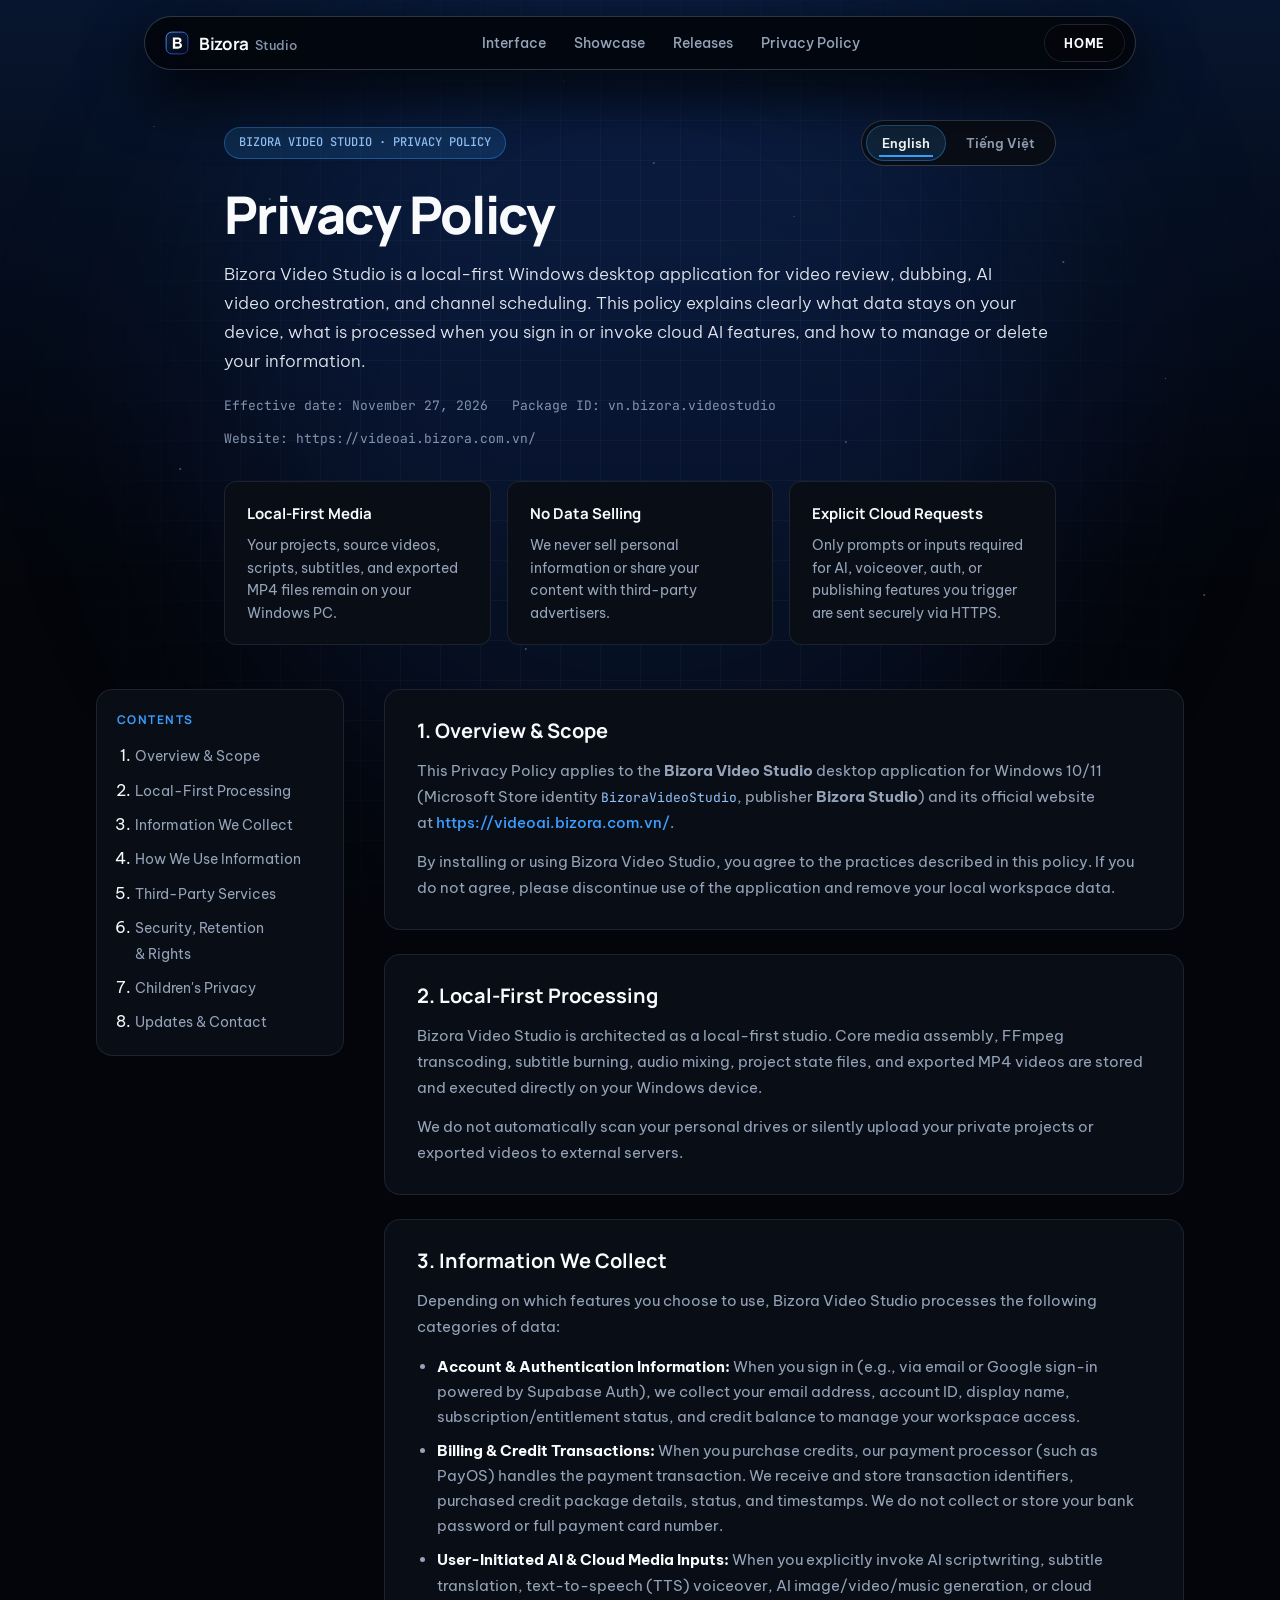
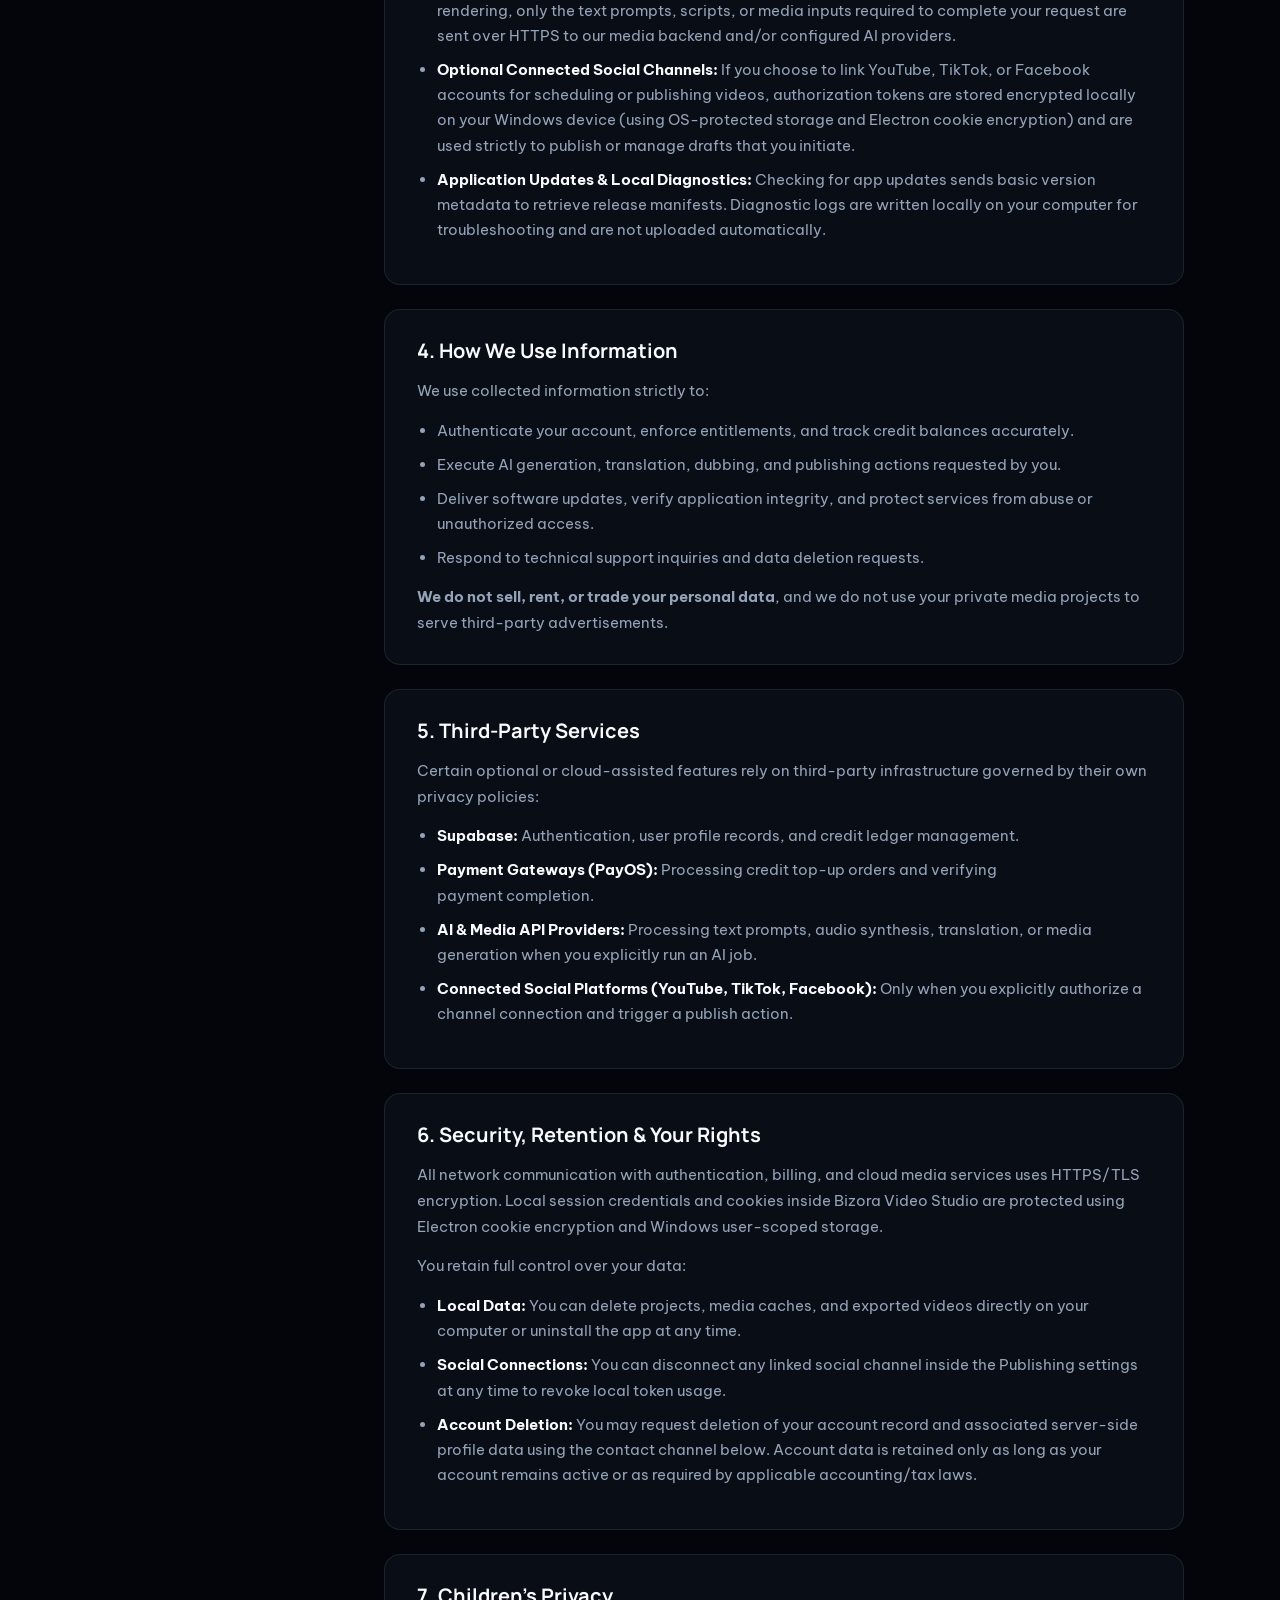
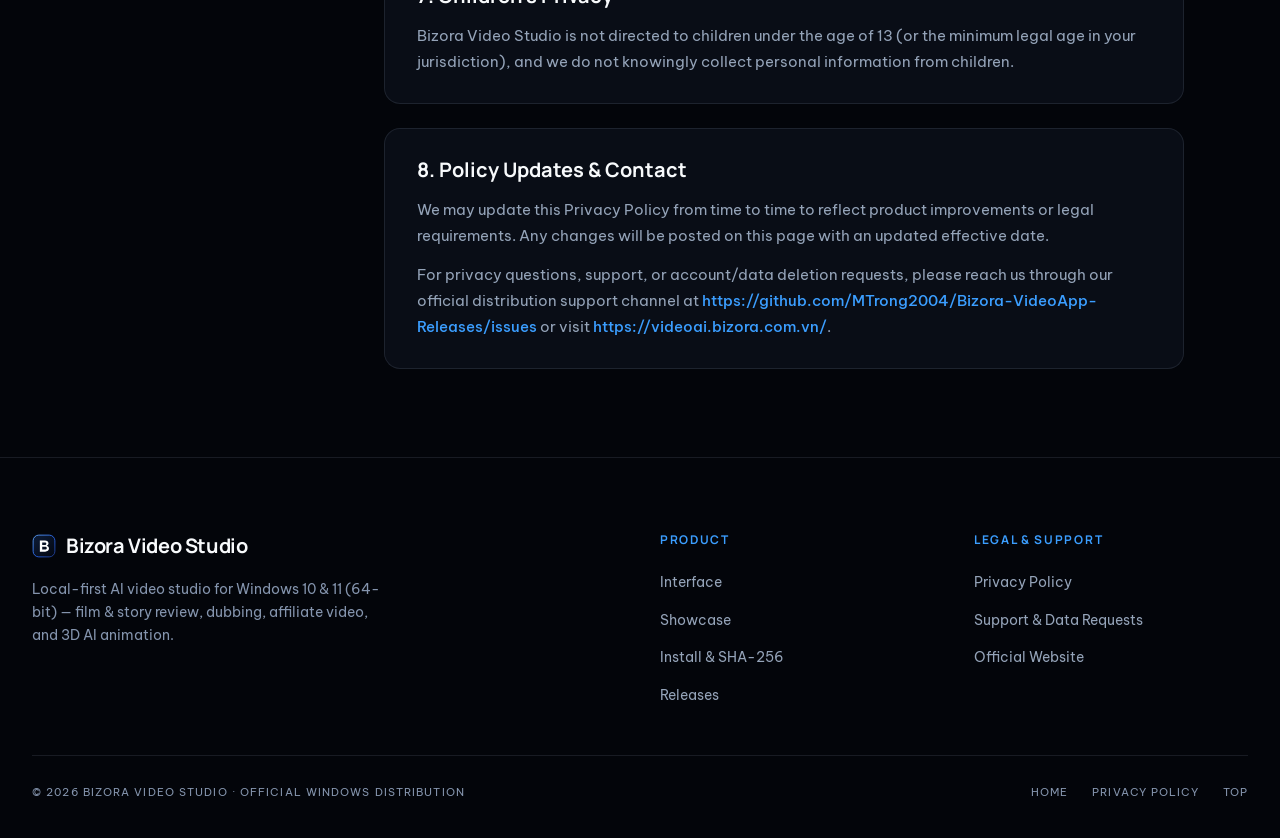
==== privacy/index.html @ 50c8c2de "feat(site): add bilingual Privacy Policy page for Microsoft Store" ====
<!doctype html>
<html lang="en">
<head>
  <meta charset="utf-8">
  <meta name="viewport" content="width=device-width, initial-scale=1">
  <title>Privacy Policy | Bizora Video Studio</title>
  <meta name="description" content="Privacy Policy for Bizora Video Studio (Windows desktop application and official website at videoai.bizora.com.vn).">
  <meta name="theme-color" content="#03050a">
  <meta name="color-scheme" content="dark">
  <link rel="canonical" href="https://videoai.bizora.com.vn/privacy/">

  <meta property="og:type" content="website">
  <meta property="og:site_name" content="Bizora Video Studio">
  <meta property="og:url" content="https://videoai.bizora.com.vn/privacy/">
  <meta property="og:title" content="Privacy Policy | Bizora Video Studio">
  <meta property="og:description" content="How Bizora Video Studio handles local projects, account authentication, AI processing requests, and connected social channels.">
  <meta property="og:image" content="https://videoai.bizora.com.vn/assets/og-cover.jpg?v=20261126b">

  <link rel="icon" type="image/svg+xml" href="../assets/logo.svg?v=20261126b">
  <link rel="icon" type="image/png" sizes="256x256" href="../assets/icon.png?v=20261126b">
  <link rel="icon" href="../favicon.ico?v=20261126b">
  <link rel="apple-touch-icon" sizes="180x180" href="../assets/apple-touch-icon.png?v=20261126b">

  <link rel="preconnect" href="https://fonts.googleapis.com">
  <link rel="preconnect" href="https://fonts.gstatic.com" crossorigin>
  <link href="https://fonts.googleapis.com/css2?family=Be+Vietnam+Pro:wght@300;400;500;600;700&family=JetBrains+Mono:wght@400;500&family=Manrope:wght@400;600;700;800&display=swap" rel="stylesheet">
  <link rel="stylesheet" href="../styles.css?v=20261127a">
  <style>
    [hidden] {
      display: none !important;
    }

    .privacy-shell {
      padding-block: 7.5rem 5.5rem;
    }

    .privacy-hero {
      max-inline-size: 52rem;
      margin-inline: auto;
      margin-block-end: 2.5rem;
    }

    .privacy-kicker-row {
      display: flex;
      flex-wrap: wrap;
      align-items: center;
      justify-content: space-between;
      gap: 1rem;
      margin-block-end: 1.25rem;
    }

    .privacy-kicker {
      display: inline-flex;
      align-items: center;
      gap: 0.5rem;
      padding: 0.3125rem 0.875rem;
      border-radius: var(--radius-pill);
      background: var(--accent-soft);
      border: 1px solid var(--border-accent-soft);
      font-family: var(--font-mono);
      font-size: 0.75rem;
      font-weight: 500;
      color: var(--text-code);
    }

    .lang-switcher {
      display: inline-flex;
      align-items: center;
      gap: 0.25rem;
      padding: 0.25rem;
      border-radius: var(--radius-pill);
      background: var(--bg-surface);
      border: 1px solid var(--border-strong);
    }

    .lang-btn {
      position: relative;
      min-block-size: 2.25rem;
      padding: 0.375rem 0.9375rem;
      border: 1px solid transparent;
      border-radius: var(--radius-pill);
      background: transparent;
      color: var(--text-secondary);
      font-size: 0.8125rem;
      font-weight: 600;
      cursor: pointer;
    }

    .lang-btn:hover {
      color: var(--text-primary);
    }

    .lang-btn[aria-pressed="true"] {
      background: var(--accent-soft);
      border-color: var(--border-accent-soft);
      color: var(--text-primary);
    }

    .lang-btn[aria-pressed="true"]::after {
      content: "";
      position: absolute;
      inset-inline: 0.75rem;
      inset-block-end: 0.2rem;
      border-block-end: 2px solid var(--accent-primary);
    }

    .privacy-hero h1 {
      margin: 0 0 1rem;
      font-family: var(--font-display);
      font-size: clamp(2.1rem, 1.35rem + 2.4vw, 3.25rem);
      font-weight: 800;
      line-height: 1.12;
      letter-spacing: -0.03em;
      color: var(--text-primary);
      text-wrap: balance;
    }

    .privacy-lead {
      margin: 0 0 1.25rem;
      font-size: 1.0625rem;
      font-weight: 300;
      line-height: 1.7;
      color: var(--text-strong);
      text-wrap: pretty;
    }

    .privacy-meta {
      display: flex;
      flex-wrap: wrap;
      gap: 0.75rem 1.5rem;
      font-family: var(--font-mono);
      font-size: 0.8125rem;
      color: var(--text-muted);
    }

    .privacy-summary-grid {
      display: grid;
      grid-template-columns: repeat(auto-fit, minmax(14rem, 1fr));
      gap: 1rem;
      margin-block: 2rem 2.75rem;
    }

    .privacy-summary-card {
      padding: 1.25rem 1.375rem;
      border-radius: var(--radius-md);
      background: var(--bg-surface);
      border: 1px solid var(--border-hairline);
    }

    .privacy-summary-card h2 {
      margin: 0 0 0.5rem;
      font-family: var(--font-display);
      font-size: 0.9375rem;
      font-weight: 700;
      color: var(--text-primary);
      text-wrap: balance;
    }

    .privacy-summary-card p {
      margin: 0;
      font-size: 0.875rem;
      line-height: 1.6;
      color: var(--text-secondary);
      text-wrap: pretty;
    }

    .privacy-layout {
      display: grid;
      grid-template-columns: minmax(0, 15.5rem) minmax(0, 1fr);
      gap: 2.5rem;
      align-items: start;
      max-inline-size: 68rem;
      margin-inline: auto;
    }

    .privacy-toc {
      position: sticky;
      inset-block-start: 6rem;
      padding: 1.25rem;
      border-radius: var(--radius-lg);
      background: var(--bg-surface);
      border: 1px solid var(--border-hairline);
    }

    .privacy-toc-title {
      margin: 0 0 0.875rem;
      font-family: var(--font-display);
      font-size: 0.75rem;
      font-weight: 700;
      letter-spacing: 0.12em;
      text-transform: uppercase;
      color: var(--accent-primary);
    }

    .privacy-toc ol {
      margin: 0;
      padding-inline-start: 1.15rem;
      display: grid;
      gap: 0.55rem;
    }

    .privacy-toc a {
      font-size: 0.84375rem;
      color: var(--text-secondary);
      text-decoration: none;
    }

    .privacy-toc a:hover {
      color: var(--text-primary);
      text-decoration: underline;
    }

    .privacy-article {
      display: grid;
      gap: 1.5rem;
    }

    .privacy-section {
      padding: 1.75rem 2rem;
      border-radius: var(--radius-lg);
      background: var(--bg-surface);
      border: 1px solid var(--border-hairline);
    }

    .privacy-section h2 {
      margin: 0 0 0.875rem;
      font-family: var(--font-display);
      font-size: 1.25rem;
      font-weight: 700;
      line-height: 1.3;
      color: var(--text-primary);
      text-wrap: balance;
    }

    .privacy-section h3 {
      margin: 1.25rem 0 0.5rem;
      font-family: var(--font-display);
      font-size: 1rem;
      font-weight: 600;
      color: var(--text-strong);
      text-wrap: balance;
    }

    .privacy-section p {
      margin: 0 0 0.875rem;
      font-size: 0.9375rem;
      line-height: 1.72;
      color: var(--text-secondary);
      text-wrap: pretty;
    }

    .privacy-section p:last-child {
      margin-block-end: 0;
    }

    .privacy-section ul {
      margin: 0.5rem 0 0.875rem;
      padding-inline-start: 1.25rem;
      display: grid;
      gap: 0.55rem;
      color: var(--text-secondary);
      font-size: 0.9375rem;
      line-height: 1.68;
    }

    .privacy-section li strong {
      color: var(--text-primary);
    }

    .privacy-section a {
      color: var(--accent-primary);
      text-decoration: none;
      font-weight: 500;
    }

    .privacy-section a:hover {
      text-decoration: underline;
    }

    @media (max-width: 56rem) {
      .privacy-layout {
        grid-template-columns: 1fr;
      }

      .privacy-toc {
        position: static;
      }

      .privacy-section {
        padding: 1.375rem 1.25rem;
      }
    }
  </style>
</head>
<body>
  <a class="skip-link" href="#privacy-title">Skip to privacy policy</a>

  <div class="noir-bg" aria-hidden="true">
    <div class="noir-wash"></div>
    <div class="noir-stars noir-stars-sm"></div>
    <div class="noir-stars noir-stars-md"></div>
    <div class="noir-orb"></div>
    <div class="noir-grid"></div>
  </div>

  <div class="gradient-blur" aria-hidden="true"></div>

  <header class="topbar is-scrolled">
    <nav class="pill-nav" aria-label="Primary">
      <a class="brand" href="../" aria-label="Bizora Video Studio Home">
        <img class="brand-logo" src="../assets/logo.svg?v=20261125c" width="24" height="24" alt="">
        <span class="brand-text">
          <span class="brand-name">Bizora</span>
          <span class="brand-sub">Studio</span>
        </span>
      </a>

      <div class="pill-links">
        <a href="../#giao-dien">Interface</a>
        <a href="../#thanh-pham">Showcase</a>
        <a href="../#phien-ban">Releases</a>
        <a href="./" aria-current="page">Privacy Policy</a>
      </div>

      <div class="pill-actions">
        <a class="btn-pill-rim" href="../">
          <span class="pill-rim-ring" aria-hidden="true"></span>
          <span class="pill-rim-core" aria-hidden="true"></span>
          <span class="pill-rim-label">
            <span>Home</span>
          </span>
        </a>
      </div>
    </nav>
  </header>

  <main id="main-content" class="site-main privacy-shell">
    <div class="container">
      <section class="privacy-hero">
        <div class="privacy-kicker-row">
          <span class="privacy-kicker">BIZORA VIDEO STUDIO · PRIVACY POLICY</span>
          <div class="lang-switcher" role="group" aria-label="Policy language">
            <button type="button" class="lang-btn" id="btn-lang-en" data-policy-lang="en" aria-pressed="true">English</button>
            <button type="button" class="lang-btn" id="btn-lang-vi" data-policy-lang="vi" aria-pressed="false">Tiếng Việt</button>
          </div>
        </div>

        <h1 id="privacy-title" tabindex="-1">Privacy Policy</h1>
        <p class="privacy-lead" id="privacy-lead-text">
          Bizora Video Studio is a local-first Windows desktop application for video review, dubbing, AI video orchestration, and channel scheduling. This policy explains clearly what data stays on your device, what is processed when you sign in or invoke cloud AI features, and how to manage or delete your information.
        </p>
        <div class="privacy-meta">
          <span id="meta-effective">Effective date: November 27, 2026</span>
          <span>Package ID: vn.bizora.videostudio</span>
          <span>Website: https://videoai.bizora.com.vn/</span>
        </div>

        <div class="privacy-summary-grid" id="summary-en">
          <div class="privacy-summary-card">
            <h2>Local-First Media</h2>
            <p>Your projects, source videos, scripts, subtitles, and exported MP4 files remain on your Windows PC.</p>
          </div>
          <div class="privacy-summary-card">
            <h2>No Data Selling</h2>
            <p>We never sell personal information or share your content with third-party advertisers.</p>
          </div>
          <div class="privacy-summary-card">
            <h2>Explicit Cloud Requests</h2>
            <p>Only prompts or inputs required for AI, voiceover, auth, or publishing features you trigger are sent securely via HTTPS.</p>
          </div>
        </div>

        <div class="privacy-summary-grid" id="summary-vi" hidden>
          <div class="privacy-summary-card">
            <h2>Xử lý cục bộ trên máy</h2>
            <p>Dự án, video nguồn, kịch bản, phụ đề và tệp MP4 xuất ra được lưu và xử lý ngay trên thiết bị Windows của bạn.</p>
          </div>
          <div class="privacy-summary-card">
            <h2>Không bán dữ liệu</h2>
            <p>Chúng tôi không bán dữ liệu cá nhân và không chia sẻ nội dung của bạn cho bên quảng cáo thứ ba.</p>
          </div>
          <div class="privacy-summary-card">
            <h2>Chỉ gửi khi bạn kích hoạt</h2>
            <p>Chỉ các prompt hoặc dữ liệu đầu vào cần cho tính năng AI, lồng tiếng, tài khoản hoặc đăng kênh do bạn bấm chạy mới được gửi qua HTTPS.</p>
          </div>
        </div>
      </section>

      <!-- English Version (Default visible for Microsoft Store Certification & Global Users) -->
      <div id="policy-en" class="privacy-layout" lang="en">
        <nav class="privacy-toc" aria-label="English table of contents">
          <p class="privacy-toc-title">Contents</p>
          <ol>
            <li><a href="#en-scope">Overview &amp; Scope</a></li>
            <li><a href="#en-local">Local-First Processing</a></li>
            <li><a href="#en-collect">Information We Collect</a></li>
            <li><a href="#en-use">How We Use Information</a></li>
            <li><a href="#en-third-party">Third-Party Services</a></li>
            <li><a href="#en-security">Security, Retention &amp; Rights</a></li>
            <li><a href="#en-children">Children's Privacy</a></li>
            <li><a href="#en-contact">Updates &amp; Contact</a></li>
          </ol>
        </nav>

        <article class="privacy-article">
          <section id="en-scope" class="privacy-section">
            <h2>1. Overview &amp; Scope</h2>
            <p>
              This Privacy Policy applies to the <strong>Bizora Video Studio</strong> desktop application for Windows 10/11 (Microsoft Store identity <code>BizoraVideoStudio</code>, publisher <strong>Bizora Studio</strong>) and its official website at <a href="https://videoai.bizora.com.vn/">https://videoai.bizora.com.vn/</a>.
            </p>
            <p>
              By installing or using Bizora Video Studio, you agree to the practices described in this policy. If you do not agree, please discontinue use of the application and remove your local workspace data.
            </p>
          </section>

          <section id="en-local" class="privacy-section">
            <h2>2. Local-First Processing</h2>
            <p>
              Bizora Video Studio is architected as a local-first studio. Core media assembly, FFmpeg transcoding, subtitle burning, audio mixing, project state files, and exported MP4 videos are stored and executed directly on your Windows device.
            </p>
            <p>
              We do not automatically scan your personal drives or silently upload your private projects or exported videos to external servers.
            </p>
          </section>

          <section id="en-collect" class="privacy-section">
            <h2>3. Information We Collect</h2>
            <p>Depending on which features you choose to use, Bizora Video Studio processes the following categories of data:</p>
            <ul>
              <li>
                <strong>Account &amp; Authentication Information:</strong> When you sign in (e.g., via email or Google sign-in powered by Supabase Auth), we collect your email address, account ID, display name, subscription/entitlement status, and credit balance to manage your workspace access.
              </li>
              <li>
                <strong>Billing &amp; Credit Transactions:</strong> When you purchase credits, our payment processor (such as PayOS) handles the payment transaction. We receive and store transaction identifiers, purchased credit package details, status, and timestamps. We do not collect or store your bank password or full payment card number.
              </li>
              <li>
                <strong>User-Initiated AI &amp; Cloud Media Inputs:</strong> When you explicitly invoke AI scriptwriting, subtitle translation, text-to-speech (TTS) voiceover, AI image/video/music generation, or cloud rendering, only the text prompts, scripts, or media inputs required to complete your request are sent over HTTPS to our media backend and/or configured AI providers.
              </li>
              <li>
                <strong>Optional Connected Social Channels:</strong> If you choose to link YouTube, TikTok, or Facebook accounts for scheduling or publishing videos, authorization tokens are stored encrypted locally on your Windows device (using OS-protected storage and Electron cookie encryption) and are used strictly to publish or manage drafts that you initiate.
              </li>
              <li>
                <strong>Application Updates &amp; Local Diagnostics:</strong> Checking for app updates sends basic version metadata to retrieve release manifests. Diagnostic logs are written locally on your computer for troubleshooting and are not uploaded automatically.
              </li>
            </ul>
          </section>

          <section id="en-use" class="privacy-section">
            <h2>4. How We Use Information</h2>
            <p>We use collected information strictly to:</p>
            <ul>
              <li>Authenticate your account, enforce entitlements, and track credit balances accurately.</li>
              <li>Execute AI generation, translation, dubbing, and publishing actions requested by you.</li>
              <li>Deliver software updates, verify application integrity, and protect services from abuse or unauthorized access.</li>
              <li>Respond to technical support inquiries and data deletion requests.</li>
            </ul>
            <p>
              <strong>We do not sell, rent, or trade your personal data</strong>, and we do not use your private media projects to serve third-party advertisements.
            </p>
          </section>

          <section id="en-third-party" class="privacy-section">
            <h2>5. Third-Party Services</h2>
            <p>
              Certain optional or cloud-assisted features rely on third-party infrastructure governed by their own privacy policies:
            </p>
            <ul>
              <li><strong>Supabase:</strong> Authentication, user profile records, and credit ledger management.</li>
              <li><strong>Payment Gateways (PayOS):</strong> Processing credit top-up orders and verifying payment completion.</li>
              <li><strong>AI &amp; Media API Providers:</strong> Processing text prompts, audio synthesis, translation, or media generation when you explicitly run an AI job.</li>
              <li><strong>Connected Social Platforms (YouTube, TikTok, Facebook):</strong> Only when you explicitly authorize a channel connection and trigger a publish action.</li>
            </ul>
          </section>

          <section id="en-security" class="privacy-section">
            <h2>6. Security, Retention &amp; Your Rights</h2>
            <p>
              All network communication with authentication, billing, and cloud media services uses HTTPS/TLS encryption. Local session credentials and cookies inside Bizora Video Studio are protected using Electron cookie encryption and Windows user-scoped storage.
            </p>
            <p>You retain full control over your data:</p>
            <ul>
              <li><strong>Local Data:</strong> You can delete projects, media caches, and exported videos directly on your computer or uninstall the app at any time.</li>
              <li><strong>Social Connections:</strong> You can disconnect any linked social channel inside the Publishing settings at any time to revoke local token usage.</li>
              <li><strong>Account Deletion:</strong> You may request deletion of your account record and associated server-side profile data using the contact channel below. Account data is retained only as long as your account remains active or as required by applicable accounting/tax laws.</li>
            </ul>
          </section>

          <section id="en-children" class="privacy-section">
            <h2>7. Children's Privacy</h2>
            <p>
              Bizora Video Studio is not directed to children under the age of 13 (or the minimum legal age in your jurisdiction), and we do not knowingly collect personal information from children.
            </p>
          </section>

          <section id="en-contact" class="privacy-section">
            <h2>8. Policy Updates &amp; Contact</h2>
            <p>
              We may update this Privacy Policy from time to time to reflect product improvements or legal requirements. Any changes will be posted on this page with an updated effective date.
            </p>
            <p>
              For privacy questions, support, or account/data deletion requests, please reach us through our official distribution support channel at <a href="https://github.com/MTrong2004/Bizora-VideoApp-Releases/issues" rel="noopener noreferrer">https://github.com/MTrong2004/Bizora-VideoApp-Releases/issues</a> or visit <a href="https://videoai.bizora.com.vn/">https://videoai.bizora.com.vn/</a>.
            </p>
          </section>
        </article>
      </div>

      <!-- Vietnamese Version (Toggleable) -->
      <div id="policy-vi" class="privacy-layout" lang="vi" hidden>
        <nav class="privacy-toc" aria-label="Mục lục tiếng Việt">
          <p class="privacy-toc-title">Mục lục</p>
          <ol>
            <li><a href="#vi-scope">Phạm vi áp dụng</a></li>
            <li><a href="#vi-local">Kiến trúc xử lý cục bộ</a></li>
            <li><a href="#vi-collect">Thông tin được thu thập</a></li>
            <li><a href="#vi-use">Mục đích sử dụng</a></li>
            <li><a href="#vi-third-party">Dịch vụ bên thứ ba</a></li>
            <li><a href="#vi-security">Bảo mật, lưu trữ &amp; quyền của bạn</a></li>
            <li><a href="#vi-children">Quyền riêng tư trẻ em</a></li>
            <li><a href="#vi-contact">Cập nhật &amp; Liên hệ</a></li>
          </ol>
        </nav>

        <article class="privacy-article">
          <section id="vi-scope" class="privacy-section">
            <h2>1. Phạm vi áp dụng</h2>
            <p>
              Chính sách bảo mật này áp dụng cho ứng dụng máy tính <strong>Bizora Video Studio</strong> trên Windows 10/11 (mã định danh Microsoft Store <code>BizoraVideoStudio</code>, nhà phát hành <strong>Bizora Studio</strong>) và trang web chính thức tại <a href="https://videoai.bizora.com.vn/">https://videoai.bizora.com.vn/</a>.
            </p>
            <p>
              Khi cài đặt hoặc sử dụng Bizora Video Studio, bạn đồng ý với các nguyên tắc xử lý dữ liệu nêu trong tài liệu này.
            </p>
          </section>

          <section id="vi-local" class="privacy-section">
            <h2>2. Kiến trúc xử lý cục bộ</h2>
            <p>
              Bizora Video Studio hoạt động theo mô hình ưu tiên cục bộ (local-first). Quá trình dựng video bằng FFmpeg, gắn phụ đề, trộn âm thanh, lưu tệp dự án và xuất tệp MP4 đều được thực hiện trực tiếp trên máy tính Windows của bạn.
            </p>
            <p>
              Ứng dụng không tự ý quét ổ đĩa cá nhân và không tự động tải tệp dự án hay video riêng tư của bạn lên máy chủ đám mây.
            </p>
          </section>

          <section id="vi-collect" class="privacy-section">
            <h2>3. Thông tin được thu thập</h2>
            <p>Tùy thuộc vào tính năng bạn chủ động sử dụng, Bizora Video Studio có thể xử lý các nhóm thông tin sau:</p>
            <ul>
              <li>
                <strong>Thông tin tài khoản &amp; xác thực:</strong> Khi bạn đăng nhập (qua email hoặc Google thông qua Supabase Auth), hệ thống lưu địa chỉ email, mã định danh người dùng, tên hiển thị, gói quyền hạn và số dư credit.
              </li>
              <li>
                <strong>Giao dịch nạp credit:</strong> Khi bạn mua credit qua cổng thanh toán tích hợp (như PayOS), hệ thống chỉ lưu mã giao dịch, gói credit, trạng thái và thời gian thanh toán. Chúng tôi không thu thập hay lưu mật khẩu ngân hàng hoặc số thẻ đầy đủ.
              </li>
              <li>
                <strong>Dữ liệu đầu vào khi bạn chạy tính năng AI / Cloud:</strong> Khi bạn bấm tạo kịch bản AI, dịch phụ đề, tạo giọng đọc (TTS), tạo ảnh/video/nhạc AI hoặc render đám mây, chỉ phần văn bản, prompt hoặc tư liệu cần thiết cho tác vụ đó mới được gửi qua HTTPS tới máy chủ xử lý media của Bizora hoặc nhà cung cấp AI tương ứng.
              </li>
              <li>
                <strong>Kết nối kênh mạng xã hội (tùy chọn):</strong> Nếu bạn chủ động liên kết YouTube, TikTok hoặc Facebook để lên lịch đăng bài, mã xác thực OAuth được mã hóa và lưu cục bộ trên máy Windows của bạn, chỉ dùng để thực hiện thao tác đăng tải do bạn kích hoạt.
              </li>
              <li>
                <strong>Cập nhật ứng dụng &amp; nhật ký cục bộ:</strong> Khi kiểm tra bản cập nhật, ứng dụng gửi thông tin phiên bản hiện tại để đối chiếu bản phát hành mới. Nhật ký lỗi kỹ thuật được lưu cục bộ trên máy và không tự động gửi ra ngoài.
              </li>
            </ul>
          </section>

          <section id="vi-use" class="privacy-section">
            <h2>4. Mục đích sử dụng</h2>
            <p>Thông tin thu thập chỉ được dùng để:</p>
            <ul>
              <li>Xác thực tài khoản, kiểm tra quyền sử dụng tính năng và hạch toán số dư credit chính xác.</li>
              <li>Thực thi các yêu cầu tạo nội dung AI, dịch thuật, lồng tiếng và xuất bản video do chính bạn thao tác.</li>
              <li>Cung cấp bản cập nhật phần mềm, bảo vệ tính toàn vẹn ứng dụng và ngăn chặn lạm dụng hệ thống.</li>
              <li>Hỗ trợ kỹ thuật và giải quyết yêu cầu xóa dữ liệu tài khoản.</li>
            </ul>
            <p>
              <strong>Chúng tôi không bán dữ liệu cá nhân</strong> và không sử dụng nội dung riêng tư của bạn cho mục đích quảng cáo của bên thứ ba.
            </p>
          </section>

          <section id="vi-third-party" class="privacy-section">
            <h2>5. Dịch vụ bên thứ ba</h2>
            <p>Một số tính năng tùy chọn sử dụng hạ tầng của đối tác bên thứ ba theo chính sách riêng của từng đơn vị:</p>
            <ul>
              <li><strong>Supabase:</strong> Xác thực đăng nhập, quản lý hồ sơ người dùng và lịch sử credit.</li>
              <li><strong>Cổng thanh toán (PayOS):</strong> Xử lý giao dịch nạp credit và xác nhận thanh toán.</li>
              <li><strong>Nhà cung cấp AI &amp; Media API:</strong> Xử lý prompt, giọng đọc, dịch thuật hoặc tạo media khi bạn chủ động kích hoạt tác vụ.</li>
              <li><strong>Nền tảng mạng xã hội (YouTube, TikTok, Facebook):</strong> Chỉ tương tác khi bạn cấp quyền liên kết kênh và bấm đăng video.</li>
            </ul>
          </section>

          <section id="vi-security" class="privacy-section">
            <h2>6. Bảo mật, lưu trữ &amp; quyền của bạn</h2>
            <p>
              Mọi kết nối tới dịch vụ xác thực, thanh toán và media API đều được mã hóa qua HTTPS/TLS. Cookie và thông tin phiên cục bộ trong ứng dụng được bảo vệ bằng cơ chế mã hóa cookie của Electron và phân quyền lưu trữ theo tài khoản Windows.
            </p>
            <ul>
              <li><strong>Dữ liệu trên máy:</strong> Bạn có thể xóa dự án, bộ nhớ đệm, video đã xuất hoặc gỡ cài đặt ứng dụng bất kỳ lúc nào.</li>
              <li><strong>Ngắt kết nối kênh:</strong> Bạn có thể hủy liên kết YouTube/TikTok/Facebook ngay trong phần cài đặt Kênh đăng bất cứ lúc nào.</li>
              <li><strong>Yêu cầu xóa tài khoản:</strong> Bạn có thể gửi yêu cầu xóa tài khoản và dữ liệu liên quan trên máy chủ qua kênh hỗ trợ bên dưới. Dữ liệu chỉ được lưu trong thời gian tài khoản còn hoạt động hoặc theo quy định lưu trữ chứng từ giao dịch hợp pháp.</li>
            </ul>
          </section>

          <section id="vi-children" class="privacy-section">
            <h2>7. Quyền riêng tư trẻ em</h2>
            <p>
              Bizora Video Studio không hướng tới đối tượng dưới 13 tuổi (hoặc độ tuổi tối thiểu theo pháp luật địa phương) và không cố ý thu thập thông tin cá nhân từ trẻ em.
            </p>
          </section>

          <section id="vi-contact" class="privacy-section">
            <h2>8. Cập nhật &amp; Liên hệ</h2>
            <p>
              Chính sách này có thể được cập nhật định kỳ khi ứng dụng bổ sung tính năng mới hoặc theo yêu cầu pháp lý. Ngày hiệu lực mới sẽ luôn được hiển thị ở đầu trang.
            </p>
            <p>
              Mọi câu hỏi về quyền riêng tư, hỗ trợ kỹ thuật hoặc yêu cầu xóa tài khoản/dữ liệu, vui lòng liên hệ qua kênh hỗ trợ chính thức tại <a href="https://github.com/MTrong2004/Bizora-VideoApp-Releases/issues" rel="noopener noreferrer">https://github.com/MTrong2004/Bizora-VideoApp-Releases/issues</a> hoặc trang chủ <a href="https://videoai.bizora.com.vn/">https://videoai.bizora.com.vn/</a>.
            </p>
          </section>
        </article>
      </div>
    </div>
  </main>

  <footer class="site-footer">
    <div class="container footer-grid">
      <div class="footer-brand-col">
        <div class="footer-brand">
          <img src="../assets/logo.svg?v=20261125c" width="24" height="24" alt="">
          <span>Bizora Video Studio</span>
        </div>
        <p class="footer-tagline">
          Local-first AI video studio for Windows 10 &amp; 11 (64-bit) — film &amp; story review, dubbing, affiliate video, and 3D AI animation.
        </p>
      </div>

      <div class="footer-col">
        <h4>Product</h4>
        <ul>
          <li><a href="../#giao-dien">Interface</a></li>
          <li><a href="../#thanh-pham">Showcase</a></li>
          <li><a href="../#huong-dan">Install &amp; SHA-256</a></li>
          <li><a href="../#phien-ban">Releases</a></li>
        </ul>
      </div>

      <div class="footer-col">
        <h4>Legal &amp; Support</h4>
        <ul>
          <li><a href="./">Privacy Policy</a></li>
          <li><a href="https://github.com/MTrong2004/Bizora-VideoApp-Releases/issues" rel="noopener noreferrer">Support &amp; Data Requests</a></li>
          <li><a href="../">Official Website</a></li>
        </ul>
      </div>
    </div>

    <div class="container footer-bottom">
      <p>&copy; 2026 Bizora Video Studio · Official Windows Distribution</p>
      <div class="footer-bottom-links">
        <a href="../">Home</a>
        <a href="./">Privacy Policy</a>
        <a href="#privacy-title">Top</a>
      </div>
    </div>
  </footer>

  <script>
    (() => {
      const btnEn = document.getElementById('btn-lang-en');
      const btnVi = document.getElementById('btn-lang-vi');
      const policyEn = document.getElementById('policy-en');
      const policyVi = document.getElementById('policy-vi');
      const summaryEn = document.getElementById('summary-en');
      const summaryVi = document.getElementById('summary-vi');
      const titleEl = document.getElementById('privacy-title');
      const leadEl = document.getElementById('privacy-lead-text');
      const metaEffectiveEl = document.getElementById('meta-effective');

      const COPY = {
        en: {
          docTitle: 'Privacy Policy | Bizora Video Studio',
          title: 'Privacy Policy',
          lead: 'Bizora Video Studio is a local-first Windows desktop application for video review, dubbing, AI video orchestration, and channel scheduling. This policy explains clearly what data stays on your device, what is processed when you sign in or invoke cloud AI features, and how to manage or delete your information.',
          effective: 'Effective date: November 27, 2026'
        },
        vi: {
          docTitle: 'Chính sách bảo mật | Bizora Video Studio',
          title: 'Chính sách bảo mật',
          lead: 'Bizora Video Studio là ứng dụng máy tính ưu tiên xử lý cục bộ trên Windows để dựng video review, dịch lồng tiếng, tạo video AI và lên lịch đăng kênh. Chính sách này giải thích rõ dữ liệu nào ở lại trên máy bạn, dữ liệu nào được xử lý khi đăng nhập hoặc dùng tính năng AI đám mây, và cách bạn kiểm soát dữ liệu của mình.',
          effective: 'Ngày hiệu lực: 27/11/2026'
        }
      };

      function applyLang(lang, updateHash = false) {
        const isVi = lang === 'vi';
        const c = isVi ? COPY.vi : COPY.en;
        document.documentElement.lang = isVi ? 'vi' : 'en';
        document.title = c.docTitle;
        titleEl.textContent = c.title;
        leadEl.textContent = c.lead;
        metaEffectiveEl.textContent = c.effective;

        btnEn.setAttribute('aria-pressed', String(!isVi));
        btnVi.setAttribute('aria-pressed', String(isVi));
        policyEn.hidden = isVi;
        summaryEn.hidden = isVi;
        policyVi.hidden = !isVi;
        summaryVi.hidden = !isVi;

        if (updateHash) {
          history.replaceState(null, '', isVi ? '#vi' : '#en');
        }
      }

      btnEn.addEventListener('click', () => applyLang('en', true));
      btnVi.addEventListener('click', () => applyLang('vi', true));

      if (window.location.hash === '#vi' || new URLSearchParams(window.location.search).get('lang') === 'vi') {
        applyLang('vi', false);
      }
    })();
  </script>
</body>
</html>
---- styles.css ----
@layer reset, tokens, base, layout, components, utilities;

@property --gradient-angle {
  syntax: "<angle>";
  initial-value: 0deg;
  inherits: false;
}

@layer reset {
  html,
  body,
  main,
  header,
  footer,
  section,
  article,
  aside,
  nav,
  div,
  h1,
  h2,
  h3,
  h4,
  p,
  ul,
  ol,
  li,
  dl,
  dt,
  dd,
  figure,
  pre,
  code,
  details,
  summary,
  button,
  a,
  span,
  img,
  video,
  dialog,
  svg {
    box-sizing: border-box;
  }

  body {
    margin: 0;
  }

  img,
  video {
    display: block;
    max-inline-size: 100%;
    block-size: auto;
  }

  a {
    color: inherit;
  }

  button,
  a,
  summary {
    font-family: inherit;
  }
}

@layer tokens {
  :root {
    color-scheme: dark;

    /* Gradient Color Interpolation */
    --in-oklab: ;

    /* Typography */
    --font-body: 'Be Vietnam Pro', system-ui, -apple-system, 'Segoe UI', sans-serif;
    --font-display: 'Manrope', 'Be Vietnam Pro', system-ui, sans-serif;
    --font-mono: 'JetBrains Mono', ui-monospace, SFMono-Regular, Menlo, Consolas, monospace;

    /* Motion Curves */
    --ease-editorial: cubic-bezier(0.16, 1, 0.3, 1);
    --ease-spring: linear(
      0, 0.009, 0.035 2.1%, 0.141, 0.281 6.7%, 0.723 12.9%, 0.938 16.7%, 1.017,
      1.077, 1.121, 1.149 24.3%, 1.159, 1.163, 1.161, 1.154 29.9%, 1.129 32.8%,
      1.051 39.6%, 1.017 43.1%, 0.991, 0.977 51%, 0.974 53.8%, 0.975 57.1%,
      0.997 69.8%, 1.003 76.9%, 1.004 83.8%, 1
    );

    /* Ocean Obsidian Surfaces */
    --bg-black: #03050a;
    --bg-wash: #07152e;
    --bg-surface: #090d16;
    --bg-elevated: #101726;
    --bg-card-top: #131e33;
    --bg-inset: #05080f;
    --bg-nav: rgba(3, 5, 10, 0.74);
    --bg-nav-scrolled: rgba(3, 5, 10, 0.9);
    --bg-glass: rgba(226, 238, 255, 0.045);
    --bg-glass-hover: rgba(226, 238, 255, 0.09);
    --bg-cta-band: rgba(13, 23, 42, 0.45);

    /* Fresh Ocean Blue Accents */
    --accent-primary: #3b9eff;
    --accent-band-start: #4daeff;
    --accent-band-end: #2f86ff;
    --accent-solid: #2563eb;
    --accent-hover: #1d4ed8;
    --accent-soft: rgba(59, 158, 255, 0.15);
    --accent-glow: rgba(59, 158, 255, 0.48);
    --accent-orb: rgba(37, 99, 235, 0.14);
    --accent-card-shadow: rgba(59, 158, 255, 0.18);
    --accent-sky: #38bdf8;
    --accent-amber: #facc15;
    --accent-emerald: #34d399;

    /* Interactive Spotlights & Luxury Sheen */
    --spot-color: rgba(59, 158, 255, 0.14);
    --spot-border: rgba(147, 197, 253, 0.42);
    --watermark-glow-a: #93c5fd;
    --watermark-glow-b: #3b9eff;
    --impact-pill-bg: rgba(3, 5, 10, 0.09);
    --impact-pill-border: rgba(3, 5, 10, 0.16);
    --bg-media-ctrl: rgba(5, 8, 15, 0.74);
    --bg-media-ctrl-hover: rgba(16, 23, 38, 0.94);
    --border-media-ctrl: rgba(203, 222, 255, 0.26);
    --hero-scrim-top: linear-gradient(to bottom, rgba(3, 5, 10, 0.72) 0%, transparent 26%);
    --hero-scrim-radial: radial-gradient(ellipse 78% 72% at 50% 44%, rgba(3, 5, 10, 0.66) 0%, rgba(3, 5, 10, 0.42) 52%, rgba(3, 5, 10, 0.88) 100%);
    --hero-scrim-bottom: linear-gradient(to bottom, transparent 54%, rgba(3, 5, 10, 0.86) 86%, #03050a 100%);
    --hero-video-opacity: 0.76;
    --bg-feature-active: rgba(59, 158, 255, 0.055);
    --bg-feature-hover: rgba(226, 238, 255, 0.028);
    --impact-aurora-a: rgba(186, 230, 253, 0.55);
    --impact-aurora-b: rgba(14, 165, 233, 0.45);
    --impact-sheen: linear-gradient(110deg, transparent 25%, rgba(248, 250, 252, 0.22) 50%, transparent 75%);
    --cta-aurora: radial-gradient(ellipse 65% 55% at 50% 45%, rgba(59, 158, 255, 0.18), transparent 72%);
    --beam-highlight: linear-gradient(90deg, transparent, rgba(147, 197, 253, 0.65), transparent);

    /* Typography Colors (WCAG AA+ >= 4.5:1) */
    --text-primary: #f8fafc;
    --text-strong: #e2e8f0;
    --text-secondary: #94a3b8;
    --text-muted: #8494ad;
    --text-on-accent: #03050a;
    --text-on-accent-muted: rgba(3, 5, 10, 0.78);
    --text-code: #93c5fd;

    /* Hairlines & Overlays */
    --border-hairline: rgba(203, 222, 255, 0.10);
    --border-strong: rgba(203, 222, 255, 0.22);
    --border-focus: #3b9eff;
    --border-accent-soft: rgba(59, 158, 255, 0.38);
    --surface-specular: rgba(226, 238, 255, 0.08);
    --grid-line: rgba(203, 222, 255, 0.035);
    --star-color: #e2e8f0;
    --blur-veil: rgba(3, 5, 10, 0.85);
    --watermark-stroke: rgba(203, 222, 255, 0.24);
    --hero-grad-end: rgba(226, 238, 255, 0.44);
    --shadow-window: 0 28px 72px rgba(0, 0, 0, 0.82), 0 4px 20px rgba(0, 0, 0, 0.56);
    --shadow-nav: 0 20px 50px rgba(0, 0, 0, 0.75);
    --shadow-nav-scrolled: 0 24px 60px rgba(0, 0, 0, 0.92);

    /* Status */
    --status-ok: #34d399;
    --status-warn-bg: rgba(250, 204, 21, 0.09);
    --status-warn-border: rgba(250, 204, 21, 0.28);
    --status-warn-text: #fde047;

    /* Thin Custom Scrollbar (>= 3:1 contrast) */
    --scrollbar-thumb: #3b4f70;
    --scrollbar-thumb-hover: #3b9eff;
    --scrollbar-track: #05080f;

    /* Radii */
    --radius-sm: 0.5rem;
    --radius-md: 0.75rem;
    --radius-lg: 1rem;
    --radius-pill: 9999px;
  }

  @supports (background: linear-gradient(in oklab, white, black)) {
    :root {
      --in-oklab: in oklab;
    }
  }
}

@layer base {
  html {
    scroll-behavior: smooth;
  }

  body {
    min-block-size: 100dvh;
    overflow-x: clip;
    background: var(--bg-black);
    color: var(--text-primary);
    font-family: var(--font-body);
    font-size: 1rem;
    line-height: 1.6;
    -webkit-font-smoothing: antialiased;
    text-rendering: optimizeLegibility;
  }

  ::selection {
    background: var(--accent-solid);
    color: var(--text-primary);
  }

  h1,
  h2,
  h3,
  h4 {
    text-wrap: balance;
  }

  p,
  li,
  figcaption {
    text-wrap: pretty;
  }

  code {
    font-family: var(--font-mono);
    font-size: 0.8125rem;
    color: var(--text-code);
  }

  button:focus-visible,
  a:focus-visible,
  summary:focus-visible,
  [tabindex]:focus-visible {
    outline: 2px solid var(--border-focus);
    outline-offset: 2px;
  }

  [id] {
    scroll-margin-top: 5.5rem;
  }

  /* Chromium / WebKit sleek pill scrollbar with zero top/bottom arrow buttons */
  html::-webkit-scrollbar,
  .notes-scroll::-webkit-scrollbar,
  .code-snippet::-webkit-scrollbar,
  .ui-showcase-tablist::-webkit-scrollbar,
  .ui-showcase-strip::-webkit-scrollbar {
    width: 5px;
    height: 5px;
  }

  html::-webkit-scrollbar-button,
  .notes-scroll::-webkit-scrollbar-button,
  .code-snippet::-webkit-scrollbar-button,
  .ui-showcase-tablist::-webkit-scrollbar-button,
  .ui-showcase-strip::-webkit-scrollbar-button {
    display: none;
    width: 0;
    height: 0;
  }

  html::-webkit-scrollbar-thumb,
  .notes-scroll::-webkit-scrollbar-thumb,
  .code-snippet::-webkit-scrollbar-thumb,
  .ui-showcase-tablist::-webkit-scrollbar-thumb,
  .ui-showcase-strip::-webkit-scrollbar-thumb {
    background: var(--scrollbar-thumb);
    border-radius: 9999px;
  }

  html::-webkit-scrollbar-thumb:hover,
  .notes-scroll::-webkit-scrollbar-thumb:hover,
  .code-snippet::-webkit-scrollbar-thumb:hover,
  .ui-showcase-tablist::-webkit-scrollbar-thumb:hover,
  .ui-showcase-strip::-webkit-scrollbar-thumb:hover {
    background: var(--scrollbar-thumb-hover);
  }

  html::-webkit-scrollbar-track,
  .notes-scroll::-webkit-scrollbar-track,
  .code-snippet::-webkit-scrollbar-track,
  .ui-showcase-tablist::-webkit-scrollbar-track,
  .ui-showcase-strip::-webkit-scrollbar-track {
    background: transparent;
  }

  @supports (-moz-appearance: none) {
    html,
    .notes-scroll,
    .code-snippet,
    .ui-showcase-tablist,
    .ui-showcase-strip {
      scrollbar-width: thin;
      scrollbar-color: var(--scrollbar-thumb) var(--scrollbar-track);
    }
  }
}

@layer layout {
  .skip-link {
    position: absolute;
    inset-inline-start: 1rem;
    inset-block-start: -7.5rem;
    z-index: 200;
    padding: 0.625rem 1rem;
    border-radius: var(--radius-sm);
    background: var(--accent-solid);
    color: var(--text-primary);
    font-size: 0.875rem;
    font-weight: 600;
    text-decoration: none;
  }

  .skip-link:focus {
    inset-block-start: 0.75rem;
  }

  .container {
    inline-size: min(76rem, calc(100% - 2.5rem));
    margin-inline: auto;
  }

  .container-wide {
    inline-size: min(86rem, calc(100% - 2.5rem));
    margin-inline: auto;
  }

  .mono {
    font-family: var(--font-mono);
  }

  .site-main {
    position: relative;
    z-index: 10;
  }

  .section {
    padding-block: 5.5rem;
  }

  .section-bordered {
    border-block-start: 1px solid var(--border-hairline);
    background: var(--bg-black);
  }

  .section-head {
    margin-block-end: 3.25rem;
    max-inline-size: 44rem;
  }

  .section-head-center {
    margin-inline: auto;
    text-align: center;
  }

  .section-head h2 {
    margin: 0 0 0.875rem;
    font-family: var(--font-display);
    font-size: clamp(1.85rem, 1.2rem + 2.2vw, 3rem);
    font-weight: 700;
    line-height: 1.15;
    letter-spacing: -0.025em;
    color: var(--text-primary);
  }

  .section-head-center p {
    text-wrap: balance;
  }

  .section-head p {
    margin: 0;
    font-size: 1.0625rem;
    font-weight: 300;
    color: var(--text-secondary);
    text-wrap: balance;
  }
}

@layer components {
  /* Global Fixed Ocean Blue Noir Atmosphere */
  .noir-bg {
    position: fixed;
    inset: 0;
    z-index: 0;
    pointer-events: none;
    overflow: hidden;
  }

  .noir-wash {
    position: absolute;
    inset: 0;
    background: linear-gradient(to bottom var(--in-oklab), var(--bg-wash), var(--bg-black) 65%);
  }

  .noir-stars {
    position: absolute;
    inset-block-start: 0;
    inset-inline-start: 0;
    background: transparent;
    border-radius: var(--radius-pill);
  }

  .noir-stars-sm {
    inline-size: 1px;
    block-size: 1px;
    opacity: 0.48;
    box-shadow:
      12vw 14vh var(--star-color),
      28vw 36vh var(--star-color),
      44vw 9vh var(--star-color),
      62vw 24vh var(--star-color),
      79vw 16vh var(--star-color),
      91vw 42vh var(--star-color),
      18vw 68vh var(--star-color),
      37vw 82vh var(--star-color),
      56vw 63vh var(--star-color),
      74vw 78vh var(--star-color),
      88vw 88vh var(--star-color),
      8vw 92vh var(--star-color);
  }

  .noir-stars-md {
    inline-size: 2px;
    block-size: 2px;
    opacity: 0.34;
    box-shadow:
      21vw 22vh var(--star-color),
      51vw 18vh var(--star-color),
      83vw 29vh var(--star-color),
      14vw 52vh var(--star-color),
      66vw 49vh var(--star-color),
      41vw 72vh var(--star-color),
      94vw 66vh var(--star-color);
  }

  .noir-orb {
    position: absolute;
    inset-block-start: 42%;
    inset-inline-start: 50%;
    translate: -50% -50%;
    inline-size: min(52rem, 100%);
    block-size: 52rem;
    border-radius: var(--radius-pill);
    background: var(--accent-orb);
    filter: blur(120px);
  }

  .noir-grid {
    position: absolute;
    inset: 0;
    background-image:
      linear-gradient(var(--grid-line) 1px, transparent 1px),
      linear-gradient(90deg, var(--grid-line) 1px, transparent 1px);
    background-size: 40px 40px;
    mask-image: radial-gradient(circle at center, var(--bg-black) 35%, transparent 82%);
  }

  /* Top Gradient Blur Veil (hidden at top of page, fades in on scroll) */
  .gradient-blur {
    position: fixed;
    inset: 0 0 auto 0;
    block-size: 7.5rem;
    z-index: 40;
    pointer-events: none;
    opacity: 0;
    background: linear-gradient(to bottom, var(--blur-veil), transparent);
    backdrop-filter: blur(8px);
    mask-image: linear-gradient(to bottom, var(--bg-black), transparent);
  }

  .gradient-blur.is-scrolled {
    opacity: 1;
  }

  .nav-sentinel {
    position: absolute;
    inset-block-start: 0;
    inset-inline: 0;
    block-size: 3rem;
    pointer-events: none;
  }

  /* Adaptive Navbar: Open & Borderless at Top -> Compact Floating Pill on Scroll */
  .topbar {
    position: fixed;
    inset-block-start: 0;
    inset-inline: 0;
    z-index: 60;
    padding-block-start: 0.75rem;
    padding-inline: 1.5rem;
    pointer-events: none;
  }

  .topbar.is-scrolled {
    padding-block-start: 1rem;
    padding-inline: 1rem;
  }

  .pill-nav {
    pointer-events: auto;
    max-inline-size: 76rem;
    margin-inline: auto;
    display: flex;
    align-items: center;
    justify-content: space-between;
    gap: 1rem;
    padding: 0.75rem 0;
    border-radius: 0;
    background: transparent;
    border: 1px solid transparent;
    backdrop-filter: none;
    box-shadow: none;
  }

  .topbar.is-scrolled .pill-nav {
    max-inline-size: 62rem;
    padding: 0.45rem 0.625rem 0.45rem 1.25rem;
    border-radius: var(--radius-pill);
    background: var(--bg-nav-scrolled);
    border-color: var(--border-strong);
    backdrop-filter: blur(20px);
    box-shadow: var(--shadow-nav-scrolled);
  }

  .brand {
    display: inline-flex;
    align-items: center;
    gap: 0.625rem;
    text-decoration: none;
    flex-shrink: 0;
  }

  .brand-logo {
    border-radius: 0.375rem;
    flex-shrink: 0;
  }

  .brand-text {
    display: inline-flex;
    align-items: baseline;
    gap: 0.375rem;
  }

  .brand-name {
    font-family: var(--font-display);
    font-size: 1.0625rem;
    font-weight: 700;
    letter-spacing: -0.02em;
    color: var(--text-primary);
  }

  .brand-sub {
    font-size: 0.8125rem;
    font-weight: 500;
    color: var(--text-muted);
  }

  .pill-links {
    display: flex;
    align-items: center;
    gap: 2.25rem;
  }

  .topbar.is-scrolled .pill-links {
    gap: 1.75rem;
  }

  .pill-links a {
    position: relative;
    padding-block: 0.25rem;
    text-decoration: none;
    font-size: 0.875rem;
    font-weight: 500;
    color: var(--text-strong);
  }

  .topbar.is-scrolled .pill-links a {
    color: var(--text-secondary);
  }

  .pill-links a::after {
    content: "";
    position: absolute;
    inset-inline: 0;
    inset-block-end: 0;
    block-size: 1.5px;
    border-radius: var(--radius-pill);
    background: var(--accent-primary);
    transform: scaleX(0);
    transform-origin: right;
  }

  .pill-links a:hover,
  .pill-links a:focus-visible,
  .topbar.is-scrolled .pill-links a:hover,
  .topbar.is-scrolled .pill-links a:focus-visible {
    color: var(--text-primary);
  }

  .pill-links a:hover::after,
  .pill-links a:focus-visible::after {
    transform: scaleX(1);
    transform-origin: left;
  }

  .pill-actions {
    display: flex;
    align-items: center;
    gap: 1rem;
    flex-shrink: 0;
  }

  .pill-ext-link {
    text-decoration: none;
    font-size: 0.875rem;
    font-weight: 500;
    color: var(--text-strong);
  }

  .pill-ext-link:hover {
    color: var(--text-primary);
  }

  /* Conic-Rim Navbar CTA */
  .btn-pill-rim {
    position: relative;
    display: inline-flex;
    align-items: center;
    justify-content: center;
    min-block-size: 2.375rem;
    padding: 0.5rem 1.25rem;
    border-radius: var(--radius-pill);
    background: var(--bg-glass);
    text-decoration: none;
    overflow: hidden;
  }

  .pill-rim-ring {
    position: absolute;
    inset: 0;
    border: 1px solid var(--border-hairline);
    border-radius: var(--radius-pill);
  }

  .pill-rim-core {
    position: absolute;
    inset: 1px;
    border-radius: var(--radius-pill);
    background: var(--bg-black);
  }

  .pill-rim-label {
    position: relative;
    z-index: 1;
    display: inline-flex;
    align-items: center;
    gap: 0.375rem;
    font-size: 0.75rem;
    font-weight: 700;
    letter-spacing: 0.06em;
    text-transform: uppercase;
    color: var(--text-primary);
  }

  .btn-pill-rim::before {
    content: "";
    position: absolute;
    inset: -100%;
    background: conic-gradient(from 90deg at 50% 50%, transparent 0%, transparent 72%, var(--accent-primary) 100%);
    opacity: 0;
  }

  .btn-pill-rim:hover::before,
  .btn-pill-rim:focus-visible::before {
    opacity: 1;
  }

  /* Hero Section with Full-Bleed Ambient Video */
  .hero {
    position: relative;
    isolation: isolate;
    overflow-x: clip;
  }

  .hero-stage {
    position: relative;
    display: flex;
    flex-direction: column;
    align-items: center;
    justify-content: center;
    min-block-size: min(74svh, 42rem);
    padding-block: 6.25rem 3.25rem;
    overflow: hidden;
    background: var(--bg-black);
  }

  .hero-ambient-backdrop {
    position: absolute;
    inset: 0;
    z-index: 0;
    pointer-events: none;
    overflow: hidden;
  }

  .hero-ambient-video {
    inline-size: 100%;
    block-size: 100%;
    object-fit: cover;
    opacity: var(--hero-video-opacity);
  }

  .hero-ambient-scrim {
    position: absolute;
    inset: 0;
    background: var(--hero-scrim-top), var(--hero-scrim-radial), var(--hero-scrim-bottom);
  }

  .hero-inner {
    position: relative;
    z-index: 2;
    display: flex;
    flex-direction: column;
    align-items: center;
    text-align: center;
  }

  .hero-title {
    margin: 0 0 1.375rem;
    max-inline-size: 68rem;
    font-family: var(--font-display);
    font-size: clamp(2.15rem, 1.3rem + 3.5vw, 4.35rem);
    font-weight: 700;
    line-height: 1.1;
    letter-spacing: -0.035em;
    text-wrap: balance;
  }

  .hero-grad-line {
    display: block;
    padding-block: 0.08em 0.18em;
    margin-block: -0.08em -0.18em;
    background: linear-gradient(to bottom var(--in-oklab), var(--text-primary) 35%, var(--hero-grad-end));
    -webkit-background-clip: text;
    background-clip: text;
    color: transparent;
  }

  .hero-accent,
  .text-accent {
    position: relative;
    display: inline-block;
    padding-block: 0.06em 0.14em;
    margin-block: -0.06em -0.14em;
    background: linear-gradient(
      110deg var(--in-oklab),
      var(--accent-primary) 0%,
      var(--accent-sky) 35%,
      var(--text-primary) 50%,
      var(--accent-sky) 65%,
      var(--accent-primary) 100%
    );
    background-size: 240% 100%;
    background-position: 100% 50%;
    -webkit-background-clip: text;
    background-clip: text;
    color: transparent;
    -webkit-text-fill-color: transparent;
  }

  .hero-lead {
    margin: 0 0 2.25rem;
    max-inline-size: 36rem;
    font-size: clamp(1.0625rem, 0.95rem + 0.4vw, 1.25rem);
    font-weight: 300;
    line-height: 1.65;
    color: var(--text-strong);
    text-wrap: balance;
  }

  .hero-actions {
    display: flex;
    flex-wrap: wrap;
    align-items: center;
    justify-content: center;
    gap: 1.125rem;
  }

  /* Shiny Conic-Border Primary CTA */
  .shiny-cta {
    --gradient-angle: 0deg;
    position: relative;
    display: inline-flex;
    align-items: center;
    justify-content: center;
    min-block-size: 3.375rem;
    padding: 0.875rem 2rem;
    border-radius: var(--radius-pill);
    border: 2px solid var(--accent-primary);
    background:
      linear-gradient(var(--bg-black), var(--bg-black)) padding-box,
      conic-gradient(
        from var(--gradient-angle),
        transparent 0%,
        var(--accent-primary) 8%,
        var(--accent-sky) 24%,
        transparent 44%,
        transparent 100%
      ) border-box;
    color: var(--text-primary);
    text-decoration: none;
    cursor: pointer;
    isolation: isolate;
    overflow: hidden;
  }

  @supports (background: conic-gradient(from var(--gradient-angle), currentColor, transparent)) {
    .shiny-cta {
      border-color: transparent;
    }
  }

  .shiny-cta::before {
    content: "";
    position: absolute;
    inset: 0;
    background: radial-gradient(circle at 50% 50%, var(--text-primary) 0.5px, transparent 0);
    background-size: 4px 4px;
    opacity: 0.08;
    z-index: 0;
    pointer-events: none;
  }

  .shiny-cta-inner {
    position: relative;
    z-index: 1;
    display: inline-flex;
    align-items: center;
    gap: 0.625rem;
    font-size: 0.9375rem;
    font-weight: 600;
    color: var(--text-primary);
  }

  .btn-ver {
    padding: 0.125rem 0.5rem;
    border-radius: var(--radius-pill);
    background: var(--accent-soft);
    border: 1px solid var(--border-accent-soft);
    font-family: var(--font-mono);
    font-size: 0.75rem;
    font-weight: 500;
    color: var(--text-code);
  }

  .btn-noir-secondary {
    display: inline-flex;
    align-items: center;
    justify-content: center;
    gap: 0.625rem;
    min-block-size: 3.375rem;
    padding: 0.875rem 1.875rem;
    border-radius: var(--radius-pill);
    background: var(--bg-card-top);
    border: 1px solid var(--border-strong);
    color: var(--text-strong);
    font-size: 0.9375rem;
    font-weight: 500;
    text-decoration: none;
  }

  .btn-noir-secondary:hover {
    background: var(--bg-elevated);
    color: var(--text-primary);
    border-color: var(--accent-primary);
  }

  .hero-spec {
    margin: 1.5rem 0 0;
    display: flex;
    flex-wrap: wrap;
    align-items: center;
    justify-content: center;
    gap: 0.5rem;
    font-size: 0.8125rem;
    color: var(--text-secondary);
  }

  .inline-anchor {
    color: var(--accent-primary);
    text-decoration: none;
    font-weight: 500;
  }

  .inline-anchor:hover {
    text-decoration: underline;
  }

  /* Capabilities Strip with Subtle Top Hairline Beam */
  .trust-strip {
    position: relative;
    z-index: 2;
    overflow: hidden;
    border-block: 1px solid var(--border-hairline);
    background: var(--bg-inset);
    padding-block: 1.375rem;
  }

  .trust-strip::before {
    content: "";
    position: absolute;
    inset-block-start: 0;
    inset-inline-start: -35%;
    inline-size: 35%;
    block-size: 1px;
    background: var(--beam-highlight);
    pointer-events: none;
  }

  .trust-inner {
    display: flex;
    flex-wrap: wrap;
    align-items: center;
    justify-content: space-between;
    gap: 1.25rem;
  }

  .trust-label {
    margin: 0;
    font-family: var(--font-display);
    font-size: 0.75rem;
    font-weight: 700;
    letter-spacing: 0.12em;
    color: var(--text-muted);
    flex-shrink: 0;
  }

  .trust-items {
    list-style: none;
    margin: 0;
    padding: 0;
    display: flex;
    flex-wrap: wrap;
    align-items: center;
    gap: 1rem 2rem;
  }

  .trust-items li {
    display: inline-flex;
    align-items: center;
    gap: 0.5rem;
    font-family: var(--font-display);
    font-size: 0.875rem;
    font-weight: 600;
    color: var(--text-strong);
  }

  .trust-items bizora-icon {
    color: var(--accent-primary);
  }

  /* Live Auto-Synced Editorial Scrollytelling UI Walkthrough */
  .ui-sync-meta {
    display: inline-flex;
    align-items: center;
    gap: 0.45rem;
    margin: 0.875rem auto 0;
    padding: 0.28rem 0.8125rem;
    border-radius: var(--radius-pill);
    background: var(--accent-soft);
    border: 1px solid var(--border-accent-soft);
    font-size: 0.75rem;
    font-weight: 500;
    color: var(--text-code);
  }

  bizora-ui-showcase {
    display: block;
    inline-size: 100%;
  }

  .ui-story-pills {
    display: flex;
    flex-wrap: wrap;
    justify-content: center;
    gap: 0.5rem;
    margin-block-end: 2.25rem;
  }

  .ui-story-pill {
    display: inline-flex;
    align-items: center;
    gap: 0.4375rem;
    min-block-size: 2.375rem;
    padding: 0.4375rem 0.9375rem;
    border-radius: var(--radius-pill);
    border: 1px solid var(--border-hairline);
    background: var(--bg-surface);
    color: var(--text-secondary);
    font-size: 0.8125rem;
    font-weight: 600;
    white-space: nowrap;
    cursor: pointer;
    transition:
      color 0.2s ease,
      border-color 0.2s ease,
      background-color 0.2s ease,
      transform 0.2s var(--ease-editorial);
  }

  .ui-story-pill:hover {
    color: var(--text-primary);
    border-color: var(--border-strong);
    background: var(--bg-elevated);
  }

  .ui-story-pill.is-active {
    color: var(--text-primary);
    border-color: var(--border-accent-soft);
    background: var(--accent-soft);
    box-shadow: 0 0 18px var(--accent-card-shadow);
  }

  .ui-story-pill.is-active bizora-icon {
    color: var(--accent-primary);
  }

  .ui-story-layout {
    display: grid;
    grid-template-columns: minmax(17.5rem, 0.46fr) minmax(0, 1fr);
    gap: clamp(2rem, 3.5vw, 3.5rem);
    align-items: start;
  }

  .ui-story-rail {
    position: relative;
    display: flex;
    flex-direction: column;
    gap: 0;
    padding-block: 3vh 14vh;
    padding-inline-start: 1.75rem;
  }

  .ui-story-rail::before {
    content: "";
    position: absolute;
    inset-block: 3vh 14vh;
    inset-inline-start: 0;
    inline-size: 1px;
    background: var(--border-hairline);
  }

  .ui-story-step {
    position: relative;
    min-block-size: min(40vh, 21.5rem);
    display: flex;
    flex-direction: column;
    justify-content: center;
    padding: 1.75rem 0;
    opacity: 0.48;
    cursor: pointer;
    transition: opacity 0.35s var(--ease-editorial);
  }

  .ui-story-step::before {
    content: "";
    position: absolute;
    inset-block: 2.5rem;
    inset-inline-start: -1.75rem;
    inline-size: 2.5px;
    border-radius: var(--radius-pill);
    background: linear-gradient(180deg, var(--accent-primary), var(--accent-sky));
    box-shadow: 0 0 12px var(--accent-glow);
    transform: scaleY(0);
    transform-origin: top;
    transition: transform 0.36s var(--ease-editorial);
  }

  .ui-story-step:hover {
    opacity: 0.8;
  }

  .ui-story-step.is-active {
    opacity: 1;
  }

  .ui-story-step.is-active::before {
    transform: scaleY(1);
  }

  .ui-story-step-head {
    display: flex;
    align-items: center;
    gap: 0.625rem;
    margin-block-end: 0.625rem;
  }

  .ui-story-step-num {
    font-size: 0.75rem;
    font-weight: 600;
    color: var(--text-muted);
    transition: color 0.28s ease;
  }

  .ui-story-step.is-active .ui-story-step-num {
    color: var(--accent-primary);
  }

  .ui-story-step-badge {
    display: inline-flex;
    align-items: center;
    gap: 0.375rem;
    font-size: 0.75rem;
    font-weight: 600;
    letter-spacing: 0.04em;
    text-transform: uppercase;
    color: var(--text-muted);
    transition: color 0.28s ease;
  }

  .ui-story-step.is-active .ui-story-step-badge {
    color: var(--text-code);
  }

  .ui-story-step-trigger {
    display: block;
    inline-size: 100%;
    padding: 0;
    border: 0;
    background: transparent;
    text-align: start;
    cursor: pointer;
    color: inherit;
  }

  .ui-story-step-title {
    margin: 0 0 0.625rem;
    font-family: var(--font-display);
    font-size: clamp(1.375rem, 1.8vw, 1.625rem);
    font-weight: 700;
    letter-spacing: -0.02em;
    line-height: 1.22;
    color: var(--text-primary);
    text-wrap: balance;
  }

  .ui-story-step-desc {
    margin: 0 0 0.9375rem;
    font-size: 0.9375rem;
    line-height: 1.6;
    color: var(--text-secondary);
    text-wrap: pretty;
  }

  .ui-story-action-hint {
    display: inline-flex;
    align-items: center;
    gap: 0.5rem;
    margin-block-end: 0.9375rem;
    font-size: 0.8125rem;
    font-weight: 500;
    color: var(--text-strong);
    text-wrap: balance;
  }

  .ui-action-dot {
    inline-size: 0.4375rem;
    block-size: 0.4375rem;
    border-radius: var(--radius-pill);
    background: var(--accent-primary);
    box-shadow: 0 0 10px var(--accent-glow);
    flex-shrink: 0;
  }

  .ui-story-highlights {
    list-style: none;
    margin: 0;
    padding: 0;
    display: flex;
    flex-direction: column;
    gap: 0.45rem;
  }

  .ui-story-highlights li {
    display: flex;
    align-items: flex-start;
    gap: 0.5rem;
    font-size: 0.8125rem;
    line-height: 1.45;
    color: var(--text-secondary);
  }

  .ui-story-highlights bizora-icon {
    margin-block-start: 0.15rem;
    color: var(--accent-primary);
    flex-shrink: 0;
  }

  .ui-story-inline-media {
    display: none;
  }

  .ui-story-stage-col {
    position: sticky;
    inset-block-start: max(5.5rem, calc((100dvh - 38rem) / 2));
  }

  .ui-story-stage-sticky {
    position: relative;
  }

  .ui-story-stage-glow {
    position: absolute;
    inset: -1.5rem;
    z-index: 0;
    border-radius: var(--radius-lg);
    background: radial-gradient(ellipse 75% 65% at 50% 45%, var(--stage-ambient, var(--accent-orb)), transparent 72%);
    pointer-events: none;
    transition: opacity 0.45s ease;
  }

  .ui-story-stage-sticky[data-active-screen="film-translate"] {
    --stage-ambient: color-mix(in oklab, var(--accent-sky) 16%, transparent);
  }

  .ui-story-stage-sticky[data-active-screen="film"] {
    --stage-ambient: color-mix(in oklab, var(--accent-primary) 17%, transparent);
  }

  .ui-story-stage-sticky[data-active-screen="comic"] {
    --stage-ambient: color-mix(in oklab, var(--accent-emerald) 14%, transparent);
  }

  .ui-story-stage-sticky[data-active-screen="generate"] {
    --stage-ambient: color-mix(in oklab, var(--accent-sky) 18%, transparent);
  }

  .ui-story-stage-sticky[data-active-screen="ai-movie"] {
    --stage-ambient: color-mix(in oklab, var(--accent-primary) 20%, transparent);
  }

  .ui-story-stage-sticky[data-active-screen="publishing"] {
    --stage-ambient: color-mix(in oklab, var(--accent-amber) 12%, transparent);
  }

  .ui-story-stage-sticky[data-active-screen="home"] {
    --stage-ambient: var(--accent-orb);
  }

  .ui-story-stage-frame {
    position: relative;
    z-index: 1;
    border-radius: var(--radius-lg);
    border: 1px solid var(--border-strong);
    background: var(--bg-black);
    box-shadow: inset 0 1px 0 var(--surface-specular), var(--shadow-window);
    overflow: hidden;
  }

  .ui-story-media-stack {
    position: relative;
    aspect-ratio: 16 / 10;
    inline-size: 100%;
    background: var(--bg-black);
    overflow: hidden;
  }

  .ui-story-stage-video {
    position: absolute;
    inset: 0;
    inline-size: 100%;
    block-size: 100%;
    object-fit: cover;
    opacity: 0;
    transform: scale(0.985);
    pointer-events: none;
    transition:
      opacity 0.42s var(--ease-editorial),
      transform 0.52s var(--ease-editorial);
  }

  .ui-story-stage-video.is-active {
    opacity: 1;
    transform: scale(1);
  }

  .ui-story-stage-trigger {
    position: absolute;
    inset: 0;
    z-index: 2;
    padding: 0;
    border: 0;
    background: transparent;
    cursor: zoom-in;
  }

  .ui-story-progress-track {
    position: absolute;
    inset-inline: 0;
    inset-block-end: 0;
    z-index: 3;
    inline-size: 100%;
    block-size: 2px;
    background: var(--border-hairline);
    pointer-events: none;
  }

  .ui-story-progress-fill {
    inline-size: 0%;
    block-size: 100%;
    background: linear-gradient(90deg, var(--accent-primary), var(--accent-sky));
    transition: width 0.16s linear;
  }

  .ui-story-stage-nav {
    position: relative;
    z-index: 1;
    display: flex;
    align-items: center;
    justify-content: space-between;
    gap: 1rem;
    margin-block-start: 0.875rem;
    padding-inline: 0.25rem;
  }

  .ui-story-hud-left {
    display: inline-flex;
    align-items: center;
    gap: 0.625rem;
    min-inline-size: 0;
  }

  .ui-story-step-counter {
    font-size: 0.75rem;
    color: var(--accent-primary);
    flex-shrink: 0;
  }

  .ui-story-hud-title {
    font-family: var(--font-display);
    font-size: 0.875rem;
    font-weight: 600;
    color: var(--text-secondary);
    white-space: nowrap;
    overflow: hidden;
    text-overflow: ellipsis;
  }

  .ui-story-dots {
    display: inline-flex;
    align-items: center;
    gap: 0.375rem;
    flex-shrink: 0;
  }

  .ui-story-dot {
    padding: 0;
    inline-size: 0.4375rem;
    block-size: 0.4375rem;
    border-radius: var(--radius-pill);
    border: 0;
    background: var(--border-strong);
    cursor: pointer;
    transition:
      inline-size 0.28s var(--ease-editorial),
      background-color 0.22s ease;
  }

  .ui-story-dot:hover {
    background: var(--text-strong);
  }

  .ui-story-dot.is-active {
    inline-size: 1.5rem;
    background: var(--accent-primary);
  }

  .ui-showcase-status {
    grid-column: 1 / -1;
    margin: 1rem 0 0;
    text-align: center;
    font-size: 0.875rem;
    color: var(--text-secondary);
  }

  /* Borderless 16:10 Live-Motion Lightbox Dialog */
  .ui-lightbox-dialog {
    margin: auto;
    padding: 0;
    inline-size: min(72rem, calc(100vw - 2.5rem), calc((100dvh - 12rem) * 1.6));
    max-inline-size: 100%;
    max-block-size: calc(100dvh - 1.5rem);
    border: 1px solid var(--border-strong);
    border-radius: var(--radius-lg);
    background: var(--bg-surface);
    color: var(--text-primary);
    box-shadow: var(--shadow-window);
    overflow: hidden;
  }

  .ui-lightbox-dialog:modal {
    overscroll-behavior: contain;
  }

  .ui-lightbox-dialog::backdrop {
    background: var(--blur-veil);
    backdrop-filter: blur(8px);
    overflow: hidden;
    overscroll-behavior: contain;
  }

  .ui-lightbox-shell {
    display: flex;
    flex-direction: column;
  }

  .ui-lightbox-head {
    display: flex;
    flex-wrap: wrap;
    align-items: center;
    justify-content: space-between;
    gap: 0.625rem 1rem;
    padding: 0.75rem 1.125rem;
    background: var(--bg-elevated);
    border-block-end: 1px solid var(--border-hairline);
  }

  .ui-lightbox-title-wrap {
    display: flex;
    align-items: center;
    gap: 0.625rem;
    min-inline-size: 0;
  }

  .ui-lightbox-badge {
    padding: 0.2rem 0.625rem;
    border-radius: var(--radius-pill);
    background: var(--accent-soft);
    border: 1px solid var(--border-accent-soft);
    font-size: 0.75rem;
    font-weight: 600;
    color: var(--text-code);
    white-space: nowrap;
  }

  .ui-lightbox-title {
    margin: 0;
    font-family: var(--font-display);
    font-size: 1rem;
    font-weight: 700;
    color: var(--text-primary);
    text-wrap: balance;
  }

  .ui-lightbox-actions {
    display: inline-flex;
    align-items: center;
    gap: 0.5rem;
  }

  .ui-lightbox-counter {
    margin-inline-end: 0.25rem;
    font-size: 0.8125rem;
    color: var(--text-secondary);
  }

  .ui-lightbox-nav-btn,
  .ui-lightbox-close-btn {
    display: inline-flex;
    align-items: center;
    justify-content: center;
    inline-size: 2.125rem;
    block-size: 2.125rem;
    border-radius: var(--radius-pill);
    border: 1px solid var(--border-strong);
    background: var(--bg-surface);
    color: var(--text-strong);
    cursor: pointer;
    transition:
      color 0.18s ease,
      background-color 0.18s ease,
      border-color 0.18s ease;
  }

  .ui-lightbox-nav-btn:hover,
  .ui-lightbox-close-btn:hover {
    color: var(--text-primary);
    border-color: var(--accent-primary);
    background: var(--bg-card-top);
  }

  .ui-lightbox-body {
    aspect-ratio: 16 / 10;
    inline-size: 100%;
    background: var(--bg-black);
    overflow: hidden;
  }

  .ui-lightbox-video {
    display: block;
    inline-size: 100%;
    block-size: 100%;
    object-fit: cover;
  }

  .ui-lightbox-foot {
    display: flex;
    flex-wrap: wrap;
    align-items: center;
    justify-content: space-between;
    gap: 0.5rem 1.25rem;
    padding: 0.75rem 1.125rem;
    background: var(--bg-inset);
    border-block-start: 1px solid var(--border-hairline);
  }

  .ui-lightbox-desc {
    margin: 0;
    font-size: 0.875rem;
    color: var(--text-strong);
    text-wrap: pretty;
  }

  .ui-lightbox-foot .ui-story-highlights {
    flex-direction: row;
    flex-wrap: wrap;
    gap: 0.375rem 0.875rem;
  }

  /* Option A+: Multi-Format Cinema Stage Showcase with Real Rendered Outputs */
  bizora-cinema-stage {
    display: block;
    inline-size: 100%;
  }

  .cinema-stage-mount {
    display: block;
  }

  .cinema-frame {
    max-inline-size: 74rem;
    margin-inline: auto;
    border-radius: var(--radius-lg);
    border: 1px solid var(--border-strong);
    background: var(--bg-inset);
    box-shadow: inset 0 1px 0 var(--surface-specular), var(--shadow-window);
    overflow: hidden;
  }

  .cinema-panels {
    display: grid;
    grid-template-columns: minmax(0, 1fr);
    background: var(--bg-black);
  }

  .cinema-panels > [role="tabpanel"] {
    grid-area: 1 / 1;
  }

  .cinema-panel-inner {
    position: relative;
    aspect-ratio: 16 / 9;
    background: var(--bg-black);
    overflow: hidden;
  }

  .cinema-video {
    inline-size: 100%;
    block-size: 100%;
    object-fit: cover;
  }

  .cinema-panel-inner--portrait {
    background: radial-gradient(ellipse 68% 82% at 50% 50%, var(--bg-wash), var(--bg-black) 78%);
  }

  .cinema-portrait-stage {
    inline-size: 100%;
    block-size: 100%;
    display: grid;
    grid-template-columns: minmax(0, 1fr) auto minmax(0, 1fr);
    align-items: center;
    justify-items: center;
    gap: clamp(1rem, 3vw, 2.75rem);
    padding: clamp(1.125rem, 2.6vw, 2rem);
  }

  .cinema-portrait-bezel {
    aspect-ratio: 9 / 16;
    block-size: 100%;
    max-block-size: 100%;
    border-radius: var(--radius-lg);
    border: 1px solid var(--border-strong);
    background: var(--bg-black);
    box-shadow: inset 0 1px 0 var(--surface-specular), var(--shadow-window);
    overflow: hidden;
  }

  .cinema-portrait-video {
    display: block;
    inline-size: 100%;
    block-size: 100%;
    object-fit: cover;
  }

  .cinema-portrait-callout {
    inline-size: 100%;
    max-inline-size: 18rem;
    padding: 1.125rem 1.25rem;
    border-radius: var(--radius-md);
    border: 1px solid var(--border-hairline);
    background: var(--bg-surface);
  }

  .cinema-callout-label {
    display: inline-block;
    margin-block-end: 0.5rem;
    font-size: 0.72rem;
    font-weight: 600;
    letter-spacing: 0.06em;
    text-transform: uppercase;
    color: var(--accent-primary);
  }

  .cinema-portrait-callout h3 {
    margin: 0 0 0.5rem;
    font-family: var(--font-display);
    font-size: 1.0625rem;
    font-weight: 700;
    line-height: 1.3;
    color: var(--text-primary);
  }

  .cinema-portrait-callout p {
    margin: 0;
    font-size: 0.85rem;
    line-height: 1.55;
    color: var(--text-secondary);
  }

  .cinema-callout-list {
    list-style: none;
    margin: 0.25rem 0 0;
    padding: 0;
    display: flex;
    flex-direction: column;
    gap: 0.5rem;
  }

  .cinema-callout-list li {
    display: flex;
    align-items: flex-start;
    gap: 0.45rem;
    font-size: 0.8125rem;
    line-height: 1.45;
    color: var(--text-strong);
  }

  .cinema-callout-list bizora-icon {
    margin-block-start: 0.15rem;
    color: var(--accent-primary);
    flex-shrink: 0;
  }

  .cinema-progress-track {
    inline-size: 100%;
    block-size: 2px;
    background: var(--border-hairline);
  }

  .cinema-progress-fill {
    inline-size: 0%;
    block-size: 100%;
    background: linear-gradient(90deg, var(--accent-primary), var(--accent-sky));
    transition: width 0.16s linear;
  }

  .cinema-hud {
    display: flex;
    flex-wrap: wrap;
    align-items: center;
    justify-content: space-between;
    gap: 0.75rem 1.5rem;
    padding: 0.875rem 1.25rem;
    background: var(--bg-inset);
    border-block-start: 1px solid var(--border-hairline);
  }

  .cinema-hud-left {
    display: inline-flex;
    align-items: center;
    gap: 0.6875rem;
    min-inline-size: 0;
    font-family: var(--font-display);
    font-size: 0.875rem;
    font-weight: 600;
    color: var(--text-primary);
  }

  .cinema-hud-right {
    display: inline-flex;
    flex-wrap: wrap;
    align-items: center;
    gap: 0.75rem 1rem;
  }

  .eq-bars {
    display: inline-flex;
    align-items: flex-end;
    gap: 2px;
    block-size: 0.875rem;
    flex-shrink: 0;
  }

  .eq-bars span {
    display: block;
    inline-size: 2.5px;
    block-size: 100%;
    border-radius: 1px;
    background: var(--accent-primary);
    transform-origin: bottom;
  }

  .eq-bars span:nth-child(1) {
    transform: scaleY(0.55);
  }

  .eq-bars span:nth-child(2) {
    transform: scaleY(0.95);
  }

  .eq-bars span:nth-child(3) {
    transform: scaleY(0.7);
  }

  .cinema-hud-spec {
    margin: 0;
    font-family: var(--font-mono);
    font-size: 0.75rem;
    color: var(--text-secondary);
  }

  .cinema-sound-btn {
    display: inline-flex;
    align-items: center;
    gap: 0.375rem;
    padding: 0.35rem 0.8125rem;
    border-radius: var(--radius-pill);
    border: 1px solid var(--border-strong);
    background: var(--bg-elevated);
    color: var(--text-strong);
    font-size: 0.8125rem;
    font-weight: 600;
    cursor: pointer;
    transition:
      color 0.18s ease,
      background-color 0.18s ease,
      border-color 0.18s ease;
  }

  .cinema-sound-btn:hover {
    color: var(--text-primary);
    border-color: var(--accent-primary);
  }

  .cinema-sound-btn.is-unmuted {
    background: var(--accent-soft);
    border-color: var(--border-accent-soft);
    color: var(--text-primary);
  }

  /* 6-Product Output Reel Selector */
  .cinema-reel {
    max-inline-size: 74rem;
    margin: 1.375rem auto 0;
    display: grid;
    grid-template-columns: repeat(6, minmax(0, 1fr));
    gap: 0.875rem;
  }

  .cinema-reel-card {
    display: flex;
    flex-direction: column;
    gap: 0.55rem;
    padding: 0.5rem;
    border-radius: var(--radius-md);
    border: 1px solid var(--border-hairline);
    background: var(--bg-surface);
    text-align: start;
    color: inherit;
    cursor: pointer;
    transition:
      border-color 0.22s ease,
      background-color 0.22s ease,
      transform 0.22s var(--ease-editorial),
      box-shadow 0.22s ease;
  }

  .cinema-reel-card:hover {
    border-color: var(--border-strong);
    background: var(--bg-elevated);
  }

  .cinema-reel-card[aria-selected="true"] {
    border-color: var(--border-accent-soft);
    background: var(--bg-card-top);
    box-shadow: 0 10px 26px var(--accent-card-shadow);
    transform: translateY(-2px);
  }

  .cinema-reel-thumb {
    position: relative;
    inline-size: 100%;
    aspect-ratio: 16 / 9;
    border-radius: var(--radius-sm);
    overflow: hidden;
    background: var(--bg-black);
  }

  .cinema-reel-thumb img {
    display: block;
    inline-size: 100%;
    block-size: 100%;
    object-fit: cover;
  }

  .cinema-reel-thumb--portrait img {
    object-position: center 22%;
  }

  .cinema-reel-ratio {
    position: absolute;
    inset-block-end: 0.35rem;
    inset-inline-start: 0.35rem;
    padding: 0.12rem 0.42rem;
    border-radius: var(--radius-pill);
    background: var(--bg-media-ctrl);
    border: 1px solid var(--border-media-ctrl);
    font-size: 0.65rem;
    font-weight: 600;
    color: var(--text-primary);
  }

  .cinema-reel-audio-badge {
    position: absolute;
    inset-block-start: 0.35rem;
    inset-inline-end: 0.35rem;
    display: inline-flex;
    align-items: center;
    justify-content: center;
    inline-size: 1.375rem;
    block-size: 1.375rem;
    border-radius: var(--radius-pill);
    background: var(--bg-media-ctrl);
    border: 1px solid var(--border-media-ctrl);
    color: var(--accent-sky);
  }

  .cinema-reel-meta {
    display: flex;
    align-items: center;
    gap: 0.375rem;
    font-size: 0.6875rem;
  }

  .cinema-reel-num {
    font-weight: 600;
    color: var(--text-muted);
  }

  .cinema-reel-card[aria-selected="true"] .cinema-reel-num {
    color: var(--accent-primary);
  }

  .cinema-reel-badge {
    color: var(--text-secondary);
    white-space: nowrap;
    overflow: hidden;
    text-overflow: ellipsis;
  }

  .cinema-reel-title {
    display: -webkit-box;
    -webkit-line-clamp: 2;
    -webkit-box-orient: vertical;
    overflow: hidden;
    font-family: var(--font-display);
    font-size: 0.78rem;
    font-weight: 600;
    line-height: 1.35;
    color: var(--text-primary);
  }

  .cinema-highlights {
    max-inline-size: 74rem;
    margin: 2.25rem auto 0;
    display: grid;
    grid-template-columns: repeat(3, minmax(0, 1fr));
    border-block-start: 1px solid var(--border-hairline);
  }

  .highlight-col {
    padding: 1.5rem 1.5rem 0.25rem;
  }

  .highlight-col:first-child {
    padding-inline-start: 0;
  }

  .highlight-col:last-child {
    padding-inline-end: 0;
  }

  .highlight-col + .highlight-col {
    border-inline-start: 1px solid var(--border-hairline);
  }

  .highlight-col h3 {
    margin: 0 0 0.4375rem;
    font-family: var(--font-display);
    font-size: 1rem;
    font-weight: 600;
    color: var(--text-primary);
  }

  .highlight-col p {
    margin: 0;
    font-size: 0.875rem;
    line-height: 1.55;
    color: var(--text-secondary);
  }

  /* Pointer-Tracking Spotlight Overlay */
  .tier-card::after,
  .spec-panel::after,
  .release-card::after {
    content: "";
    position: absolute;
    inset: 0;
    z-index: 1;
    border-radius: inherit;
    background: radial-gradient(
      420px circle at var(--spot-x, 50%) var(--spot-y, 50%),
      var(--spot-color),
      transparent 65%
    );
    opacity: 0;
    pointer-events: none;
  }

  .tier-card:hover::after,
  .spec-panel:hover::after,
  .release-card:hover::after {
    opacity: 1;
  }

  /* Kinetic Atmospheric Ocean Blue Impact Band */
  .impact-band {
    position: relative;
    overflow: hidden;
    isolation: isolate;
    inline-size: 100%;
    background: linear-gradient(135deg var(--in-oklab), var(--accent-band-start), var(--accent-band-end));
    color: var(--text-on-accent);
    padding-block: 4.5rem 5rem;
  }

  .impact-atmosphere {
    position: absolute;
    inset: 0;
    z-index: 0;
    pointer-events: none;
    overflow: hidden;
  }

  .impact-bg-video {
    position: absolute;
    inset: 0;
    inline-size: 100%;
    block-size: 100%;
    object-fit: cover;
    opacity: 0.16;
    mix-blend-mode: soft-light;
  }

  .impact-aurora {
    position: absolute;
    border-radius: var(--radius-pill);
    filter: blur(80px);
    opacity: 0.65;
  }

  .impact-aurora-a {
    inset-block-start: -35%;
    inset-inline-start: -10%;
    inline-size: 46rem;
    block-size: 28rem;
    background: radial-gradient(circle, var(--impact-aurora-a), transparent 70%);
  }

  .impact-aurora-b {
    inset-block-end: -40%;
    inset-inline-end: -8%;
    inline-size: 44rem;
    block-size: 26rem;
    background: radial-gradient(circle, var(--impact-aurora-b), transparent 70%);
  }

  .impact-sheen {
    position: absolute;
    inset-block: 0;
    inset-inline-start: -60%;
    inline-size: 55%;
    background: var(--impact-sheen);
    transform: skewX(-18deg);
  }

  .impact-marquee {
    position: relative;
    z-index: 2;
    inline-size: 100%;
    margin-block-end: 2.75rem;
    overflow: hidden;
    -webkit-mask-image: linear-gradient(to right, transparent, var(--bg-black) 10%, var(--bg-black) 90%, transparent);
    mask-image: linear-gradient(to right, transparent, var(--bg-black) 10%, var(--bg-black) 90%, transparent);
  }

  .impact-marquee-viewport {
    display: flex;
    inline-size: max-content;
  }

  .impact-marquee-track {
    list-style: none;
    margin: 0;
    padding: 0 0.875rem 0 0;
    display: flex;
    flex-shrink: 0;
    align-items: center;
    gap: 0.875rem;
  }

  .impact-marquee-track li {
    display: inline-flex;
    align-items: center;
    gap: 0.4375rem;
    padding: 0.4375rem 1rem;
    border-radius: var(--radius-pill);
    background: var(--impact-pill-bg);
    border: 1px solid var(--impact-pill-border);
    font-size: 0.875rem;
    font-weight: 700;
    color: var(--text-on-accent);
    white-space: nowrap;
  }

  .impact-band-inner {
    position: relative;
    z-index: 2;
    max-inline-size: 56rem;
    text-align: center;
    display: flex;
    flex-direction: column;
    align-items: center;
  }

  .impact-quote {
    margin: 0 0 2.25rem;
    font-family: var(--font-display);
    font-size: clamp(1.75rem, 1.1rem + 2.4vw, 2.85rem);
    font-weight: 800;
    line-height: 1.22;
    letter-spacing: -0.025em;
    color: var(--text-on-accent);
  }

  .impact-identity {
    display: inline-flex;
    align-items: center;
    gap: 0.875rem;
    text-align: start;
  }

  .impact-mark {
    display: inline-flex;
    align-items: center;
    justify-content: center;
    inline-size: 2.75rem;
    block-size: 2.75rem;
    border-radius: var(--radius-pill);
    background: var(--bg-black);
    color: var(--text-primary);
    flex-shrink: 0;
  }

  .impact-identity-text {
    display: flex;
    flex-direction: column;
  }

  .impact-identity-text strong {
    font-family: var(--font-display);
    font-size: 1rem;
    font-weight: 700;
    color: var(--text-on-accent);
  }

  .impact-identity-text span {
    font-size: 0.875rem;
    font-weight: 500;
    color: var(--text-on-accent-muted);
  }

  /* 3-Column Installation Grid */
  .install-grid {
    display: grid;
    grid-template-columns: repeat(3, minmax(0, 1fr));
    gap: 1.75rem;
    align-items: stretch;
    margin-block-end: 4rem;
  }

  .tier-card {
    position: relative;
    display: flex;
    flex-direction: column;
    padding: 2rem;
    border-radius: var(--radius-lg);
    border: 1px solid var(--border-hairline);
    background: var(--bg-surface);
  }

  .tier-card > * {
    position: relative;
    z-index: 2;
  }

  .tier-card:hover {
    border-color: var(--spot-border);
  }

  .tier-card-featured {
    border-color: var(--accent-primary);
    background: linear-gradient(to bottom var(--in-oklab), var(--bg-card-top), var(--bg-surface));
    box-shadow: 0 0 36px var(--accent-card-shadow);
    z-index: 2;
  }

  .tier-card-featured::before {
    content: "";
    position: absolute;
    inset: 0;
    z-index: 1;
    border-radius: inherit;
    background: linear-gradient(90deg, transparent 20%, var(--spot-color) 50%, transparent 80%);
    background-size: 200% 100%;
    background-position: 100% 0;
    -webkit-mask-image: linear-gradient(to bottom, var(--bg-black), transparent 48%);
    mask-image: linear-gradient(to bottom, var(--bg-black), transparent 48%);
    pointer-events: none;
  }

  .tier-badge {
    position: absolute;
    inset-block-start: -0.8125rem;
    inset-inline-start: 50%;
    transform: translateX(-50%);
    z-index: 3;
    padding: 0.25rem 0.875rem;
    border-radius: var(--radius-pill);
    background: var(--accent-solid);
    color: var(--text-primary);
    font-size: 0.6875rem;
    font-weight: 700;
    letter-spacing: 0.1em;
    text-transform: uppercase;
    white-space: nowrap;
  }

  .tier-head h3 {
    margin: 0 0 0.5rem;
    font-family: var(--font-display);
    font-size: 1.25rem;
    font-weight: 700;
    color: var(--text-primary);
  }

  .tier-head p {
    margin: 0 0 1.75rem;
    font-size: 0.875rem;
    color: var(--text-secondary);
    min-block-size: 2.75rem;
  }

  .tier-metric {
    display: flex;
    align-items: baseline;
    gap: 0.5rem;
    margin-block-end: 1.75rem;
  }

  .tier-num {
    font-family: var(--font-display);
    font-size: 3rem;
    font-weight: 800;
    line-height: 1;
    color: var(--text-primary);
  }

  .tier-unit {
    font-family: var(--font-mono);
    font-size: 0.8125rem;
    color: var(--text-muted);
  }

  .tier-list {
    list-style: none;
    margin: 0 0 2rem;
    padding: 0;
    display: flex;
    flex-direction: column;
    gap: 0.875rem;
    flex: 1;
  }

  .tier-list li {
    display: flex;
    align-items: flex-start;
    gap: 0.625rem;
    font-size: 0.875rem;
    color: var(--text-strong);
  }

  .tier-list bizora-icon {
    color: var(--accent-primary);
    margin-block-start: 0.125rem;
    flex-shrink: 0;
  }

  .tier-btn {
    display: inline-flex;
    align-items: center;
    justify-content: center;
    inline-size: 100%;
    min-block-size: 2.875rem;
    padding: 0.75rem 1rem;
    border-radius: var(--radius-sm);
    font-size: 0.75rem;
    font-weight: 700;
    letter-spacing: 0.08em;
    text-transform: uppercase;
    text-decoration: none;
    cursor: pointer;
  }

  .tier-btn-ghost {
    background: var(--bg-glass);
    border: 1px solid var(--border-hairline);
    color: var(--text-primary);
  }

  .tier-btn-ghost:hover {
    background: var(--bg-glass-hover);
    border-color: var(--border-strong);
  }

  .tier-btn-primary {
    background: var(--accent-solid);
    border: 1px solid var(--accent-solid);
    color: var(--text-primary);
  }

  .tier-btn-primary:hover {
    background: var(--accent-hover);
    border-color: var(--accent-hover);
  }

  /* Verification & FAQ Split */
  .verify-split {
    display: grid;
    grid-template-columns: minmax(0, 1.12fr) minmax(0, 0.88fr);
    gap: 2.75rem;
    align-items: start;
  }

  .verify-split > *,
  .tier-card,
  .release-card {
    min-inline-size: 0;
  }

  .accordion {
    display: grid;
    grid-template-columns: minmax(0, 1fr);
    gap: 0.625rem;
    min-inline-size: 0;
  }

  .faq-title {
    margin: 0 0 0.5rem;
    font-family: var(--font-display);
    font-size: 1.25rem;
    font-weight: 700;
    color: var(--text-primary);
  }

  .accordion details {
    min-inline-size: 0;
    border: 1px solid var(--border-hairline);
    border-radius: var(--radius-md);
    background: var(--bg-surface);
  }

  .accordion summary {
    list-style: none;
    display: flex;
    align-items: center;
    gap: 0.625rem;
    min-block-size: 3rem;
    padding: 0.75rem 1rem;
    border-radius: var(--radius-md);
    font-size: 0.9375rem;
    font-weight: 600;
    color: var(--text-primary);
    cursor: pointer;
    user-select: none;
  }

  .accordion summary:focus-visible {
    outline-offset: -2px;
  }

  .accordion summary::-webkit-details-marker {
    display: none;
  }

  .accordion summary::before {
    content: "";
    inline-size: 1rem;
    block-size: 1rem;
    flex-shrink: 0;
    background-color: var(--accent-primary);
    mask: url("data:image/svg+xml,%3Csvg xmlns='http://www.w3.org/2000/svg' viewBox='0 0 24 24' fill='none' stroke='%23000' stroke-width='2' stroke-linecap='round' stroke-linejoin='round'%3E%3Cpath d='m6 9 6 6 6-6'/%3E%3C/svg%3E") no-repeat center / contain;
    rotate: -90deg;
  }

  .accordion details[open] > summary::before {
    rotate: 0deg;
  }

  .accordion details::details-content {
    interpolate-size: allow-keywords;
    overflow: clip;
    contain: layout;
  }

  .accordion details:not([open])::details-content {
    block-size: 0;
  }

  .faq-body {
    min-inline-size: 0;
    padding: 0 1rem 1rem 2.625rem;
    font-size: 0.875rem;
    color: var(--text-secondary);
  }

  .faq-body p {
    margin: 0 0 0.625rem;
  }

  .faq-body p:last-child {
    margin-block-end: 0;
  }

  .code-snippet {
    max-inline-size: 100%;
    margin: 0.625rem 0 0;
    padding: 0.625rem 0.75rem;
    border-radius: var(--radius-sm);
    border: 1px solid var(--border-hairline);
    background: var(--bg-inset);
    overflow-x: auto;
  }

  /* Spec & SHA-256 Checksum Card */
  .spec-panel {
    position: relative;
    border: 1px solid var(--border-strong);
    border-radius: var(--radius-lg);
    background: var(--bg-surface);
    overflow: hidden;
    box-shadow: inset 0 1px 0 var(--surface-specular);
  }

  .spec-panel > * {
    position: relative;
    z-index: 2;
  }

  .spec-panel-head {
    display: flex;
    align-items: center;
    justify-content: space-between;
    gap: 0.75rem;
    padding: 1rem 1.25rem;
    background: var(--bg-inset);
    border-block-end: 1px solid var(--border-hairline);
  }

  .spec-panel-title {
    display: inline-flex;
    align-items: center;
    gap: 0.5rem;
    font-family: var(--font-display);
    font-size: 0.9375rem;
    font-weight: 700;
    color: var(--text-primary);
  }

  .spec-panel-title bizora-icon {
    color: var(--status-ok);
  }

  .spec-badge {
    padding: 0.125rem 0.5rem;
    border-radius: 0.25rem;
    background: var(--accent-soft);
    color: var(--text-code);
    font-family: var(--font-mono);
    font-size: 0.75rem;
    font-weight: 500;
  }

  .spec-dl {
    margin: 0;
    padding: 0 1.25rem;
  }

  .spec-row {
    display: flex;
    align-items: baseline;
    justify-content: space-between;
    gap: 1rem;
    padding: 0.8125rem 0;
    border-block-end: 1px solid var(--border-hairline);
    font-size: 0.875rem;
  }

  .spec-row dt {
    color: var(--text-muted);
    flex-shrink: 0;
  }

  .spec-row dd {
    margin: 0;
    color: var(--text-primary);
    font-weight: 500;
    text-align: end;
    overflow-wrap: anywhere;
  }

  .sha-block {
    padding: 1rem 1.25rem 1.25rem;
  }

  .sha-head {
    display: flex;
    align-items: center;
    justify-content: space-between;
    gap: 0.75rem;
    margin-block-end: 0.5rem;
  }

  .sha-label {
    font-size: 0.75rem;
    font-weight: 600;
    letter-spacing: 0.04em;
    text-transform: uppercase;
    color: var(--text-secondary);
  }

  .copy-btn {
    display: inline-flex;
    align-items: center;
    gap: 0.375rem;
    min-block-size: 2rem;
    padding: 0 0.6875rem;
    border-radius: var(--radius-sm);
    border: 1px solid var(--border-strong);
    background: var(--bg-inset);
    color: var(--text-primary);
    font-size: 0.75rem;
    font-weight: 600;
    cursor: pointer;
  }

  .copy-btn:hover {
    background: var(--bg-elevated);
    border-color: var(--accent-primary);
  }

  .sha-code {
    display: block;
    inline-size: 100%;
    padding: 0.625rem 0.75rem;
    border-radius: var(--radius-sm);
    border: 1px solid var(--border-hairline);
    background: var(--bg-inset);
    color: var(--text-code);
    font-family: var(--font-mono);
    font-size: 0.78125rem;
    line-height: 1.5;
    word-break: break-all;
    user-select: all;
  }

  .copy-status {
    margin: 0.5rem 0 0;
    font-size: 0.75rem;
    color: var(--status-ok);
  }

  .spec-panel-foot {
    display: flex;
    align-items: center;
    justify-content: space-between;
    gap: 0.75rem;
    padding: 0.875rem 1.25rem;
    background: var(--bg-inset);
    border-block-start: 1px solid var(--border-hairline);
  }

  .ext-link {
    display: inline-flex;
    align-items: center;
    gap: 0.375rem;
    font-size: 0.8125rem;
    font-weight: 500;
    color: var(--text-secondary);
    text-decoration: none;
  }

  .ext-link:hover {
    color: var(--text-primary);
  }

  .btn {
    display: inline-flex;
    align-items: center;
    justify-content: center;
    gap: 0.5rem;
    border-radius: var(--radius-sm);
    font-size: 0.875rem;
    font-weight: 600;
    text-decoration: none;
    cursor: pointer;
    border: 1px solid transparent;
    white-space: nowrap;
  }

  .btn-sm {
    min-block-size: 2.25rem;
    padding: 0 0.875rem;
    font-size: 0.8125rem;
  }

  .btn-accent-solid {
    background: var(--accent-solid);
    border-color: var(--accent-solid);
    color: var(--text-primary);
  }

  .btn-accent-solid:hover {
    background: var(--accent-hover);
    border-color: var(--accent-hover);
  }

  .btn-ghost {
    background: var(--bg-glass);
    border-color: var(--border-strong);
    color: var(--text-primary);
  }

  .btn-ghost:hover {
    background: var(--bg-elevated);
    border-color: var(--accent-primary);
  }

  /* Release History */
  .release-list {
    display: grid;
    gap: 0.875rem;
  }

  .release-fallback-note {
    margin: 0;
    padding: 0.625rem 0.875rem;
    border-radius: var(--radius-sm);
    border: 1px solid var(--status-warn-border);
    background: var(--status-warn-bg);
    color: var(--status-warn-text);
    font-size: 0.8125rem;
  }

  .release-card {
    position: relative;
    overflow: hidden;
    border: 1px solid var(--border-hairline);
    border-radius: var(--radius-lg);
    background: var(--bg-surface);
    padding: 1.5rem 1.75rem;
  }

  .release-card--latest {
    border-color: var(--border-accent-soft);
  }

  .release-card > * {
    position: relative;
    z-index: 2;
  }

  .release-head {
    display: flex;
    flex-wrap: wrap;
    align-items: center;
    justify-content: space-between;
    gap: 0.75rem;
    padding-block-end: 0.875rem;
    border-block-end: 1px solid var(--border-hairline);
    margin-block-end: 0.875rem;
  }

  .release-title-group {
    display: flex;
    flex-wrap: wrap;
    align-items: center;
    gap: 0.75rem;
  }

  .release-tag {
    padding: 0.1875rem 0.625rem;
    border-radius: 0.25rem;
    background: var(--accent-soft);
    border: 1px solid var(--border-accent-soft);
    font-family: var(--font-mono);
    font-size: 0.8125rem;
    font-weight: 500;
    color: var(--text-primary);
  }

  .release-card--archived .release-tag {
    background: var(--bg-glass);
    border-color: var(--border-hairline);
    color: var(--text-secondary);
  }

  .release-latest-badge {
    display: inline-flex;
    align-items: center;
    padding: 0.1875rem 0.5625rem;
    border-radius: var(--radius-pill);
    background: var(--accent-soft);
    border: 1px solid var(--border-accent-soft);
    font-size: 0.75rem;
    font-weight: 600;
    color: var(--accent-sky);
  }

  .release-archived-pill {
    display: inline-flex;
    align-items: center;
    gap: 0.375rem;
    min-block-size: 2rem;
    padding: 0 0.75rem;
    border-radius: var(--radius-pill);
    border: 1px solid var(--border-hairline);
    background: var(--bg-inset);
    font-size: 0.75rem;
    font-weight: 500;
    color: var(--text-muted);
    white-space: nowrap;
  }

  .release-archived-pill bizora-icon {
    display: inline-flex;
    align-items: center;
    flex-shrink: 0;
  }

  .release-meta {
    font-size: 0.875rem;
    color: var(--text-muted);
  }

  .notes-scroll {
    display: grid;
    gap: 0.625rem;
    max-block-size: 18rem;
    overflow-y: auto;
    padding-inline-end: 0.5rem;
    font-size: 0.90625rem;
    line-height: 1.65;
    color: var(--text-secondary);
    overflow-wrap: break-word;
  }

  .release-notes-heading {
    margin: 0.25rem 0 0;
    font-size: 0.84375rem;
    font-weight: 600;
    line-height: 1.4;
    color: var(--text-primary);
    text-wrap: balance;
  }

  .release-notes-heading:first-child {
    margin-block-start: 0;
  }

  .release-notes-lines {
    margin: 0;
    padding-inline-start: 1.25rem;
    display: grid;
    gap: 0.55rem;
  }

  .release-notes-lines li {
    padding-inline-start: 0.2rem;
    text-wrap: pretty;
  }

  .release-notes-lines li::marker {
    color: var(--accent-primary);
  }

  .release-notes-lead {
    font-weight: 600;
    color: var(--text-primary);
  }

  .release-notes-code {
    font-family: var(--font-mono);
    font-size: 0.85em;
    padding: 0.08em 0.35em;
    border-radius: 0.25rem;
    background: var(--bg-glass);
    border: 1px solid var(--border-hairline);
    color: var(--text-primary);
  }

  .release-notes-plain {
    margin: 0;
    white-space: pre-line;
    text-wrap: pretty;
  }

  .release-archive-drawer {
    border: 1px solid var(--border-hairline);
    border-radius: var(--radius-lg);
    background: var(--bg-surface);
    overflow: hidden;
  }

  .release-archive-summary {
    list-style: none;
    display: flex;
    align-items: center;
    gap: 0.625rem;
    min-block-size: 3rem;
    padding: 0.875rem 1.25rem;
    font-size: 0.875rem;
    font-weight: 600;
    color: var(--text-strong);
    cursor: pointer;
    user-select: none;
  }

  .release-archive-summary::-webkit-details-marker {
    display: none;
  }

  .release-archive-summary::before {
    content: "";
    inline-size: 1rem;
    block-size: 1rem;
    flex-shrink: 0;
    background-color: var(--accent-primary);
    mask: url("data:image/svg+xml,%3Csvg xmlns='http://www.w3.org/2000/svg' viewBox='0 0 24 24' fill='none' stroke='%23000' stroke-width='2' stroke-linecap='round' stroke-linejoin='round'%3E%3Cpath d='m6 9 6 6 6-6'/%3E%3C/svg%3E") no-repeat center / contain;
    rotate: -90deg;
  }

  .release-archive-drawer[open] > .release-archive-summary::before {
    rotate: 0deg;
  }

  .release-archive-summary:hover {
    color: var(--text-primary);
    background: var(--bg-glass);
  }

  .release-archive-drawer::details-content {
    interpolate-size: allow-keywords;
    overflow: clip;
    contain: layout;
  }

  .release-archive-drawer:not([open])::details-content {
    block-size: 0;
  }

  .release-archive-list {
    display: grid;
    gap: 0.875rem;
    padding: 0 1.25rem 1.25rem;
  }

  /* Bottom Conversion CTA */
  .final-cta {
    position: relative;
    overflow: hidden;
    isolation: isolate;
    padding-block: 6.5rem;
    background: var(--bg-cta-band);
    border-block-start: 1px solid var(--border-hairline);
    text-align: center;
  }

  .final-cta-glow {
    position: absolute;
    inset: -20% 0;
    z-index: 0;
    background: var(--cta-aurora);
    pointer-events: none;
  }

  .final-cta-inner {
    position: relative;
    z-index: 2;
    max-inline-size: 48rem;
  }

  .final-cta h2 {
    margin: 0 0 1.25rem;
    font-family: var(--font-display);
    font-size: clamp(2.5rem, 1.5rem + 3.8vw, 4.5rem);
    font-weight: 800;
    line-height: 1.08;
    letter-spacing: -0.03em;
  }

  .final-cta p {
    margin: 0 auto 2.25rem;
    max-inline-size: 36rem;
    font-size: 1.125rem;
    font-weight: 300;
    color: var(--text-secondary);
  }

  .final-cta-actions {
    display: flex;
    flex-wrap: wrap;
    justify-content: center;
    gap: 1rem;
  }

  /* Editorial Footer — positioned above .noir-bg */
  .site-footer {
    position: relative;
    z-index: 10;
    background: var(--bg-black);
    border-block-start: 1px solid var(--border-hairline);
    padding-block: 4.5rem 2.25rem;
    overflow-x: clip;
  }

  .footer-grid {
    display: grid;
    grid-template-columns: repeat(4, minmax(0, 1fr));
    gap: 2.5rem;
    margin-block-end: 3rem;
  }

  .footer-brand-col {
    grid-column: span 2;
  }

  .footer-brand {
    display: inline-flex;
    align-items: center;
    gap: 0.625rem;
    margin-block-end: 1rem;
    font-family: var(--font-display);
    font-size: 1.25rem;
    font-weight: 700;
    letter-spacing: -0.02em;
    color: var(--text-primary);
  }

  .footer-tagline {
    margin: 0;
    max-inline-size: 22rem;
    font-size: 0.875rem;
    color: var(--text-muted);
    line-height: 1.65;
  }

  .footer-col h4 {
    margin: 0 0 1.25rem;
    font-family: var(--font-display);
    font-size: 0.75rem;
    font-weight: 700;
    letter-spacing: 0.14em;
    text-transform: uppercase;
    color: var(--accent-primary);
  }

  .footer-col ul {
    list-style: none;
    margin: 0;
    padding: 0;
    display: grid;
    gap: 0.75rem;
  }

  .footer-col a {
    text-decoration: none;
    font-size: 0.875rem;
    color: var(--text-secondary);
  }

  .footer-col a:hover {
    color: var(--text-primary);
  }

  /* Dual-Layer Interactive Spotlight Watermark */
  .footer-watermark {
    position: relative;
    display: grid;
    place-items: center;
    padding-block: 1rem 2rem;
    pointer-events: auto;
    cursor: default;
    user-select: none;
  }

  .watermark-base,
  .watermark-glow {
    grid-area: 1 / 1;
    font-family: var(--font-display);
    font-size: clamp(4.5rem, 15.5vw, 13.5rem);
    font-weight: 800;
    line-height: 0.92;
    letter-spacing: -0.035em;
  }

  .watermark-base {
    color: transparent;
    -webkit-text-stroke: 1px var(--watermark-stroke);
    -webkit-mask-image: linear-gradient(to bottom, var(--bg-black) 58%, transparent 100%);
    mask-image: linear-gradient(to bottom, var(--bg-black) 58%, transparent 100%);
  }

  .watermark-glow {
    background: linear-gradient(
      115deg var(--in-oklab),
      var(--accent-primary),
      var(--watermark-glow-a),
      var(--text-primary),
      var(--accent-sky),
      var(--accent-primary)
    );
    -webkit-background-clip: text;
    background-clip: text;
    color: transparent;
    -webkit-text-fill-color: transparent;
    opacity: 0.88;
    -webkit-mask-image: linear-gradient(
      105deg,
      transparent 32%,
      var(--bg-black) 47%,
      var(--bg-black) 53%,
      transparent 68%
    );
    mask-image: linear-gradient(
      105deg,
      transparent 32%,
      var(--bg-black) 47%,
      var(--bg-black) 53%,
      transparent 68%
    );
    -webkit-mask-size: 280% 100%;
    mask-size: 280% 100%;
    -webkit-mask-position: 50% 0;
    mask-position: 50% 0;
  }

  .footer-bottom {
    border-block-start: 1px solid var(--border-hairline);
    padding-block-start: 1.75rem;
    display: flex;
    flex-wrap: wrap;
    align-items: center;
    justify-content: space-between;
    gap: 1rem;
    font-size: 0.6875rem;
    letter-spacing: 0.1em;
    text-transform: uppercase;
    color: var(--text-muted);
  }

  .footer-bottom p {
    margin: 0;
  }

  .footer-bottom-links {
    display: flex;
    flex-wrap: wrap;
    gap: 1.5rem;
  }

  .footer-bottom-links a {
    text-decoration: none;
  }

  .footer-bottom-links a:hover {
    color: var(--text-primary);
  }
}

/* Keyframes */
@keyframes border-spin {
  from { --gradient-angle: 0deg; }
  to { --gradient-angle: 360deg; }
}

@keyframes spin-slow {
  from { transform: rotate(0deg); }
  to { transform: rotate(360deg); }
}

@keyframes hero-rise {
  from {
    opacity: 0;
    transform: translateY(18px);
    filter: blur(6px);
  }
  to {
    opacity: 1;
    transform: translateY(0);
    filter: blur(0);
  }
}

@keyframes text-sheen {
  0%, 100% { background-position: 100% 50%; }
  50% { background-position: 0% 50%; }
}

@keyframes panel-fade {
  from {
    opacity: 0;
    transform: translateY(6px);
  }
  to {
    opacity: 1;
    transform: translateY(0);
  }
}

@keyframes scroll-reveal {
  from {
    opacity: 0;
    transform: translateY(26px) scale(0.985);
  }
  to {
    opacity: 1;
    transform: translateY(0) scale(1);
  }
}

@keyframes watermark-reveal {
  from {
    opacity: 0.25;
    transform: translateY(22px) scale(0.97);
  }
  to {
    opacity: 1;
    transform: translateY(0) scale(1);
  }
}

@keyframes watermark-sweep {
  0% {
    -webkit-mask-position: 100% 0;
    mask-position: 100% 0;
  }
  100% {
    -webkit-mask-position: 0% 0;
    mask-position: 0% 0;
  }
}

@keyframes hairline-beam {
  0%, 15% { transform: translateX(0); opacity: 0; }
  45% { opacity: 1; }
  85%, 100% { transform: translateX(390%); opacity: 0; }
}

@keyframes eq-pulse {
  from { transform: scaleY(0.35); }
  to { transform: scaleY(1); }
}

@keyframes aurora-drift-a {
  0% { transform: translate3d(-4%, -6%, 0) scale(1); }
  100% { transform: translate3d(14%, 10%, 0) scale(1.16); }
}

@keyframes aurora-drift-b {
  0% { transform: translate3d(4%, 8%, 0) scale(1.05); }
  100% { transform: translate3d(-14%, -10%, 0) scale(0.92); }
}

@keyframes band-sheen {
  0%, 20% { transform: translateX(0) skewX(-18deg); opacity: 0; }
  50% { opacity: 1; }
  85%, 100% { transform: translateX(360%) skewX(-18deg); opacity: 0; }
}

@keyframes marquee-scroll {
  from { transform: translateX(0); }
  to { transform: translateX(-50%); }
}

@keyframes tier-sheen {
  0%, 100% { background-position: 140% 0; }
  50% { background-position: -40% 0; }
}

@keyframes cta-breathe {
  from { opacity: 0.65; transform: scale(0.96); }
  to { opacity: 1; transform: scale(1.06); }
}

@keyframes orb-parallax {
  from { transform: translateY(-24px); }
  to { transform: translateY(48px); }
}

@keyframes stars-parallax {
  from { transform: translateY(0); }
  to { transform: translateY(-60px); }
}

/* Luxury Motion only for users without reduced-motion preference */
@media (prefers-reduced-motion: no-preference) {
  .hero-grad-line:nth-child(1) {
    animation: hero-rise 0.75s var(--ease-editorial) 0.08s both;
  }

  .hero-grad-line:nth-child(2) {
    animation: hero-rise 0.75s var(--ease-editorial) 0.18s both;
  }

  .hero-lead {
    animation: hero-rise 0.75s var(--ease-editorial) 0.28s both;
  }

  .hero-actions {
    animation: hero-rise 0.75s var(--ease-editorial) 0.38s both;
  }

  .hero-spec {
    animation: hero-rise 0.7s var(--ease-editorial) 0.46s both;
  }

  .hero-accent,
  .text-accent {
    animation: text-sheen 7s ease-in-out infinite;
  }

  .trust-strip::before {
    animation: hairline-beam 7.5s var(--ease-editorial) infinite;
  }

  .eq-bars span:nth-child(1) {
    animation: eq-pulse 0.68s ease-in-out infinite alternate;
  }

  .eq-bars span:nth-child(2) {
    animation: eq-pulse 0.52s ease-in-out 0.15s infinite alternate;
  }

  .eq-bars span:nth-child(3) {
    animation: eq-pulse 0.8s ease-in-out 0.3s infinite alternate;
  }

  .impact-aurora-a {
    animation: aurora-drift-a 14s ease-in-out infinite alternate;
  }

  .impact-aurora-b {
    animation: aurora-drift-b 18s ease-in-out infinite alternate;
  }

  .impact-sheen {
    animation: band-sheen 9s ease-in-out infinite;
  }

  .impact-marquee-viewport {
    animation: marquee-scroll 26s linear infinite;
  }

  .impact-marquee:hover .impact-marquee-viewport {
    animation-play-state: paused;
  }

  .tier-card-featured::before {
    animation: tier-sheen 6s ease-in-out infinite;
  }

  .final-cta-glow {
    animation: cta-breathe 8s ease-in-out infinite alternate;
  }

  .watermark-glow {
    animation: watermark-sweep 5.5s cubic-bezier(0.45, 0.05, 0.55, 0.95) infinite;
  }

  .shiny-cta {
    animation: border-spin 2.8s linear infinite;
    transition: transform 0.3s ease-out, box-shadow 0.25s ease;
    transition-timing-function: var(--ease-spring), ease;
  }

  .shiny-cta:hover {
    transform: translateY(-2px);
    box-shadow: 0 12px 30px var(--accent-card-shadow);
  }

  .shiny-cta:hover .cta-arrow {
    transform: translateX(0.25rem);
  }

  .btn-noir-secondary,
  .tier-btn {
    transition:
      transform 0.35s ease-out,
      color 0.18s ease,
      background-color 0.18s ease,
      border-color 0.18s ease;
    transition-timing-function: var(--ease-spring), ease, ease, ease;
  }

  .btn-noir-secondary:hover,
  .tier-btn:hover {
    transform: translateY(-2px);
  }

  .gradient-blur {
    transition: opacity 0.3s ease;
  }

  .topbar {
    transition: padding 0.35s var(--ease-editorial);
  }

  .pill-nav {
    transition:
      max-inline-size 0.35s var(--ease-editorial),
      padding 0.35s var(--ease-editorial),
      border-radius 0.35s var(--ease-editorial),
      background-color 0.3s ease,
      border-color 0.3s ease,
      box-shadow 0.3s ease;
  }

  .cta-arrow,
  .pill-links,
  .pill-links a,
  .pill-links a::after,
  .pill-ext-link,
  .cinema-tab,
  .tier-card,
  .tier-card::after,
  .spec-panel::after,
  .release-card::after,
  .copy-btn,
  .btn,
  .footer-col a,
  .footer-bottom-links a {
    transition:
      gap 0.35s var(--ease-editorial),
      color 0.18s ease,
      background-color 0.18s ease,
      border-color 0.22s ease,
      opacity 0.28s ease,
      transform 0.28s var(--ease-editorial);
  }

  .btn-pill-rim::before {
    animation: spin-slow 3s linear infinite;
    transition: opacity 0.2s ease;
  }

  .cinema-panels > [role="tabpanel"]:not([hidden]) {
    animation: panel-fade 0.24s var(--ease-editorial);
  }

  .accordion summary::before {
    transition: rotate 0.2s ease;
  }

  .accordion details::details-content,
  .release-archive-drawer::details-content {
    transition: block-size, content-visibility, display;
    transition-duration: 0.24s;
    transition-timing-function: ease-in-out;
    transition-behavior: allow-discrete;
  }

  .release-archive-summary::before {
    transition: rotate 0.2s ease;
  }

  /* Native Scroll-Driven Reveals & Parallax (declared after animation shorthand) */
  @supports ((animation-timeline: view()) and (animation-range: entry)) {
    [data-reveal] {
      animation: scroll-reveal auto linear both;
      animation-timeline: view();
      animation-range: entry 0% entry 52%;
    }

    .install-grid .tier-card:nth-child(2) {
      animation-range: entry 4% entry 58%;
    }

    .install-grid .tier-card:nth-child(3) {
      animation-range: entry 8% entry 64%;
    }

    .footer-watermark {
      animation: watermark-reveal auto linear both;
      animation-timeline: view();
      animation-range: entry 0% cover 34%;
    }

    .noir-orb {
      animation: orb-parallax auto linear both;
      animation-timeline: scroll(root);
    }

    .noir-stars-md {
      animation: stars-parallax auto linear both;
      animation-timeline: scroll(root);
    }
  }

  /* IntersectionObserver fallback classes when view() is unsupported */
  [data-reveal].reveal-pending {
    opacity: 0;
    transform: translateY(24px) scale(0.985);
    transition:
      opacity 0.65s var(--ease-editorial),
      transform 0.65s var(--ease-editorial);
  }

  [data-reveal].reveal-pending:nth-child(2) {
    transition-delay: 0.08s;
  }

  [data-reveal].reveal-pending:nth-child(3) {
    transition-delay: 0.16s;
  }

  [data-reveal].reveal-pending.is-revealed {
    opacity: 1;
    transform: translateY(0) scale(1);
  }
}

/* Windows High Contrast / Forced Colors Support */
@media (forced-colors: active) {
  .hero-grad-line {
    -webkit-text-fill-color: unset;
    background: none;
    color: CanvasText;
  }

  .hero-accent,
  .text-accent {
    -webkit-text-fill-color: unset;
    background: none;
    color: Highlight;
  }

  .shiny-cta,
  .btn-pill-rim,
  .btn-noir-secondary,
  .tier-btn {
    border: 1px solid ButtonBorder;
    background: ButtonFace;
    color: ButtonText;
  }

  .cinema-reel-card[aria-selected="true"] {
    border: 2px solid Highlight;
  }

  .impact-atmosphere {
    display: none;
  }

  .impact-band {
    background: Canvas;
    color: CanvasText;
    border-block: 1px solid CanvasText;
  }

  .impact-quote,
  .impact-marquee-track li,
  .impact-identity-text strong,
  .impact-identity-text span {
    color: CanvasText;
  }

  .impact-marquee-track li {
    border: 1px solid CanvasText;
  }

  .cinema-frame,
  .ui-story-stage-frame,
  .ui-lightbox-dialog,
  .tier-card,
  .spec-panel,
  .release-card,
  .topbar.is-scrolled .pill-nav {
    border: 1px solid CanvasText;
    background: Canvas;
  }

  .watermark-base {
    -webkit-text-stroke: 0;
    color: GrayText;
  }

  .watermark-glow {
    display: none;
  }
}

/* Responsive Breakpoints */
@media (min-width: 960px) {
  .tier-card-featured {
    transform: scale(1.03);
  }
}

@media (max-width: 960px) {
  .ui-story-layout {
    grid-template-columns: minmax(0, 1fr);
    gap: 0;
  }

  .ui-story-rail {
    padding-block: 0;
    padding-inline-start: 0;
  }

  .ui-story-rail::before {
    display: none;
  }

  .ui-story-step {
    min-block-size: auto;
    opacity: 1;
    padding: 1.5rem 0;
    border-block-end: 1px solid var(--border-hairline);
  }

  .ui-story-step:last-child {
    border-block-end: 0;
  }

  .ui-story-step::before {
    display: none;
  }

  .ui-story-stage-col {
    display: none;
  }

  .ui-story-inline-media {
    position: relative;
    display: block;
    margin-block-start: 1rem;
    border-radius: var(--radius-md);
    border: 1px solid var(--border-strong);
    background: var(--bg-black);
    overflow: hidden;
    aspect-ratio: 16 / 10;
  }

  .ui-story-inline-video {
    display: block;
    inline-size: 100%;
    block-size: 100%;
    object-fit: cover;
  }
}

@media (max-width: 1120px) {
  .cinema-reel {
    grid-template-columns: repeat(3, minmax(0, 1fr));
  }
}

@media (max-width: 1024px) {
  .install-grid {
    grid-template-columns: minmax(0, 1fr);
  }

  .verify-split {
    grid-template-columns: minmax(0, 1fr);
    gap: 2rem;
  }

  .footer-grid {
    grid-template-columns: repeat(2, minmax(0, 1fr));
  }

  .footer-brand-col {
    grid-column: span 2;
  }
}

@media (max-width: 760px) {
  .container,
  .container-wide {
    inline-size: calc(100% - 1.75rem);
  }

  .pill-links,
  .pill-ext-link,
  .brand-sub {
    display: none;
  }

  .topbar {
    padding-inline: 1rem;
  }

  .topbar:not(.is-scrolled) .pill-nav {
    padding: 0.5rem 0.25rem;
  }

  .topbar.is-scrolled .pill-nav {
    padding: 0.45rem 0.5rem 0.45rem 1rem;
  }

  .hero-stage {
    min-block-size: auto;
    padding-block: 5.5rem 2.5rem;
  }

  .ui-story-pills {
    justify-content: flex-start;
    flex-wrap: nowrap;
    overflow-x: auto;
    margin-block-end: 1.5rem;
    padding-block-end: 0.25rem;
    scrollbar-width: none;
  }

  .ui-story-pills::-webkit-scrollbar {
    display: none;
  }

  .hero-actions,
  .final-cta-actions {
    inline-size: 100%;
  }

  .hero-actions > *,
  .final-cta-actions > * {
    inline-size: 100%;
  }

  .hero-spec .dot {
    display: none;
  }

  .trust-inner {
    flex-direction: column;
    align-items: flex-start;
  }

  .cinema-panel-inner--portrait {
    aspect-ratio: auto;
    padding: 1.25rem 1rem;
  }

  .cinema-portrait-stage {
    grid-template-columns: minmax(0, 1fr);
    padding: 0;
  }

  .cinema-portrait-callout {
    display: none;
  }

  .cinema-portrait-bezel {
    inline-size: min(17rem, 78%);
    block-size: auto;
  }

  .cinema-hud {
    padding: 0.75rem 1rem;
  }

  .ui-lightbox-head,
  .ui-lightbox-foot {
    padding-inline: 0.875rem;
  }

  .ui-lightbox-dialog {
    inline-size: calc(100vw - 1rem);
    max-block-size: calc(100dvh - 1rem);
  }

  .cinema-highlights {
    grid-template-columns: minmax(0, 1fr);
  }

  .highlight-col {
    padding: 1.125rem 0;
  }

  .highlight-col + .highlight-col {
    border-inline-start: 0;
    border-block-start: 1px solid var(--border-hairline);
  }

  .section {
    padding-block: 3.75rem;
  }

  .faq-body {
    padding: 0 0.875rem 0.875rem;
  }

  .footer-grid {
    grid-template-columns: minmax(0, 1fr);
  }

  .footer-brand-col {
    grid-column: span 1;
  }
}

@media (max-width: 640px) {
  .cinema-reel {
    grid-template-columns: repeat(2, minmax(0, 1fr));
    gap: 0.625rem;
  }
}

@media (pointer: coarse), (max-width: 760px) {
  .btn,
  .btn-pill-rim,
  .btn-noir-secondary,
  .shiny-cta,
  .tier-btn,
  .copy-btn,
  .accordion summary,
  .cinema-sound-btn,
  .ui-lightbox-nav-btn,
  .ui-lightbox-close-btn,
  .ui-story-pill,
  .release-archive-summary,
  .footer-col a,
  .footer-bottom-links a,
  .ext-link {
    min-block-size: 2.75rem;
  }

  .footer-col a,
  .footer-bottom-links a,
  .ext-link {
    display: inline-flex;
    align-items: center;
  }
}
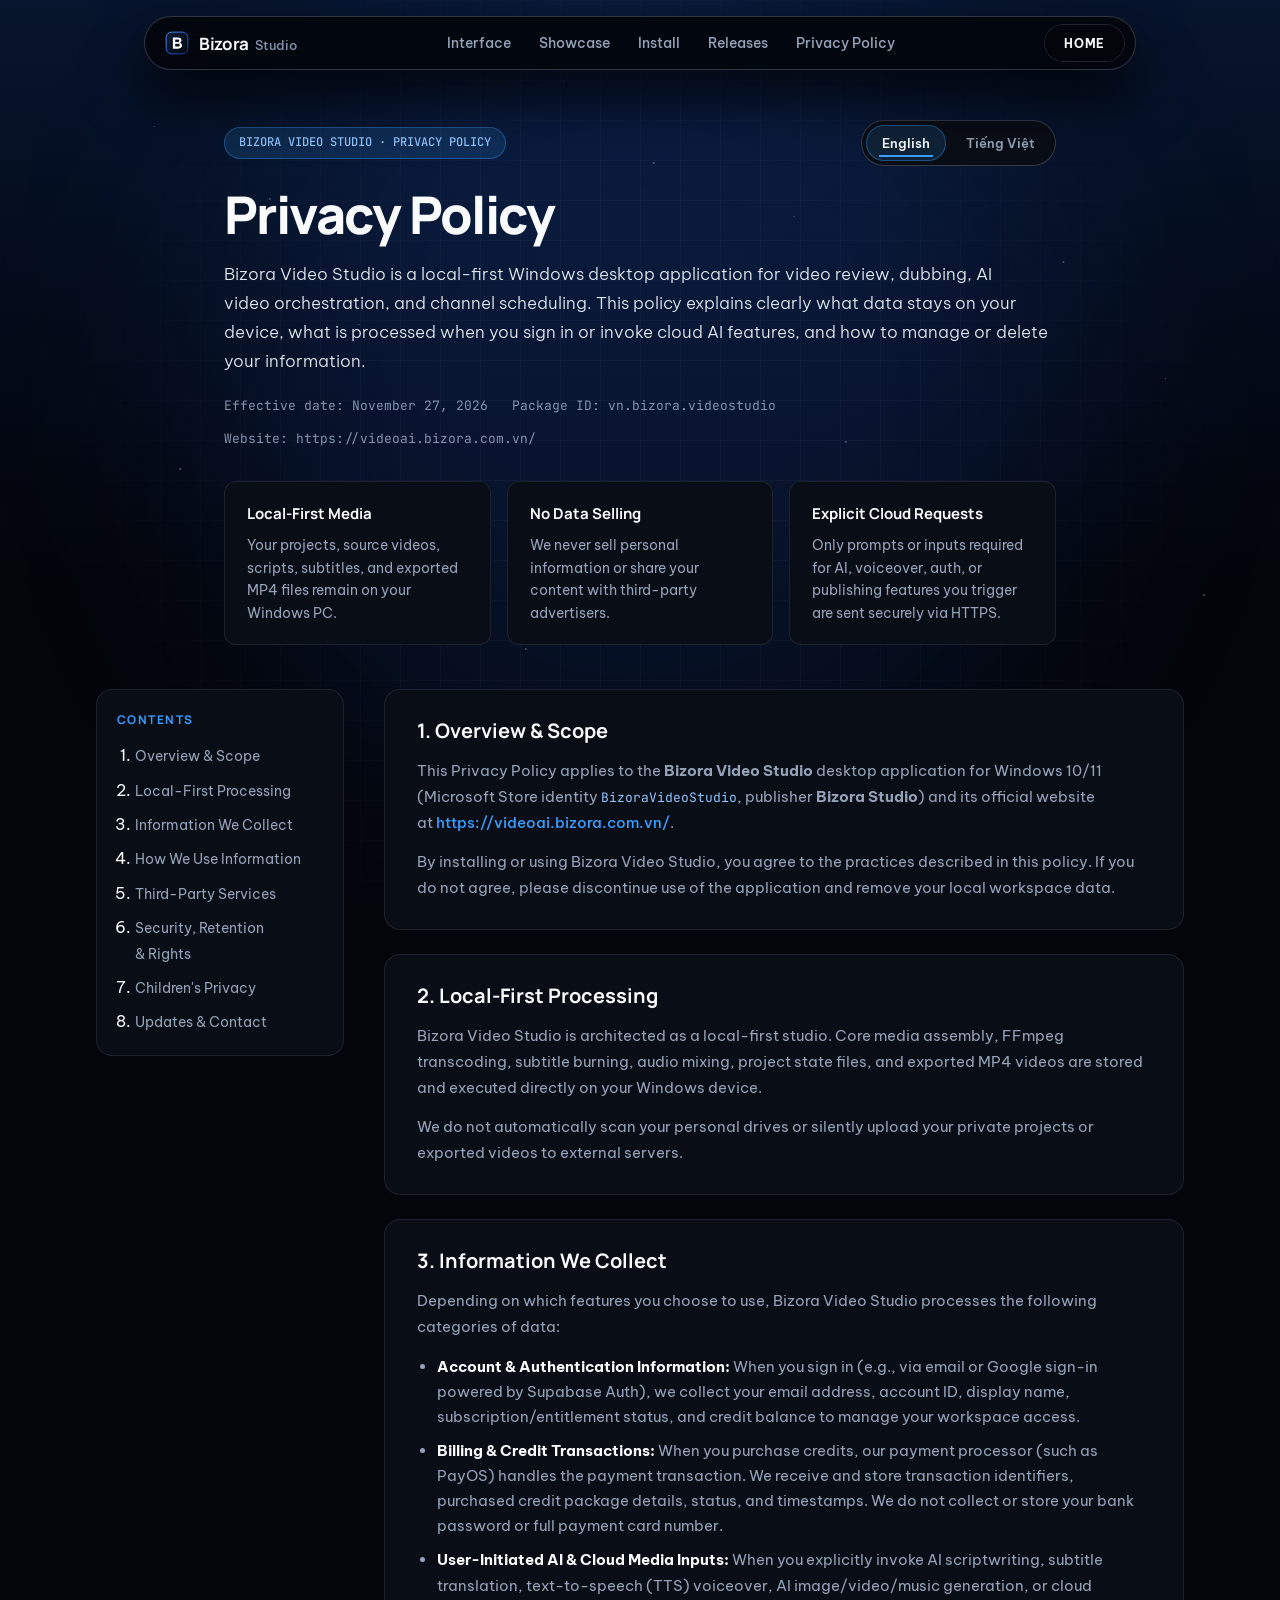
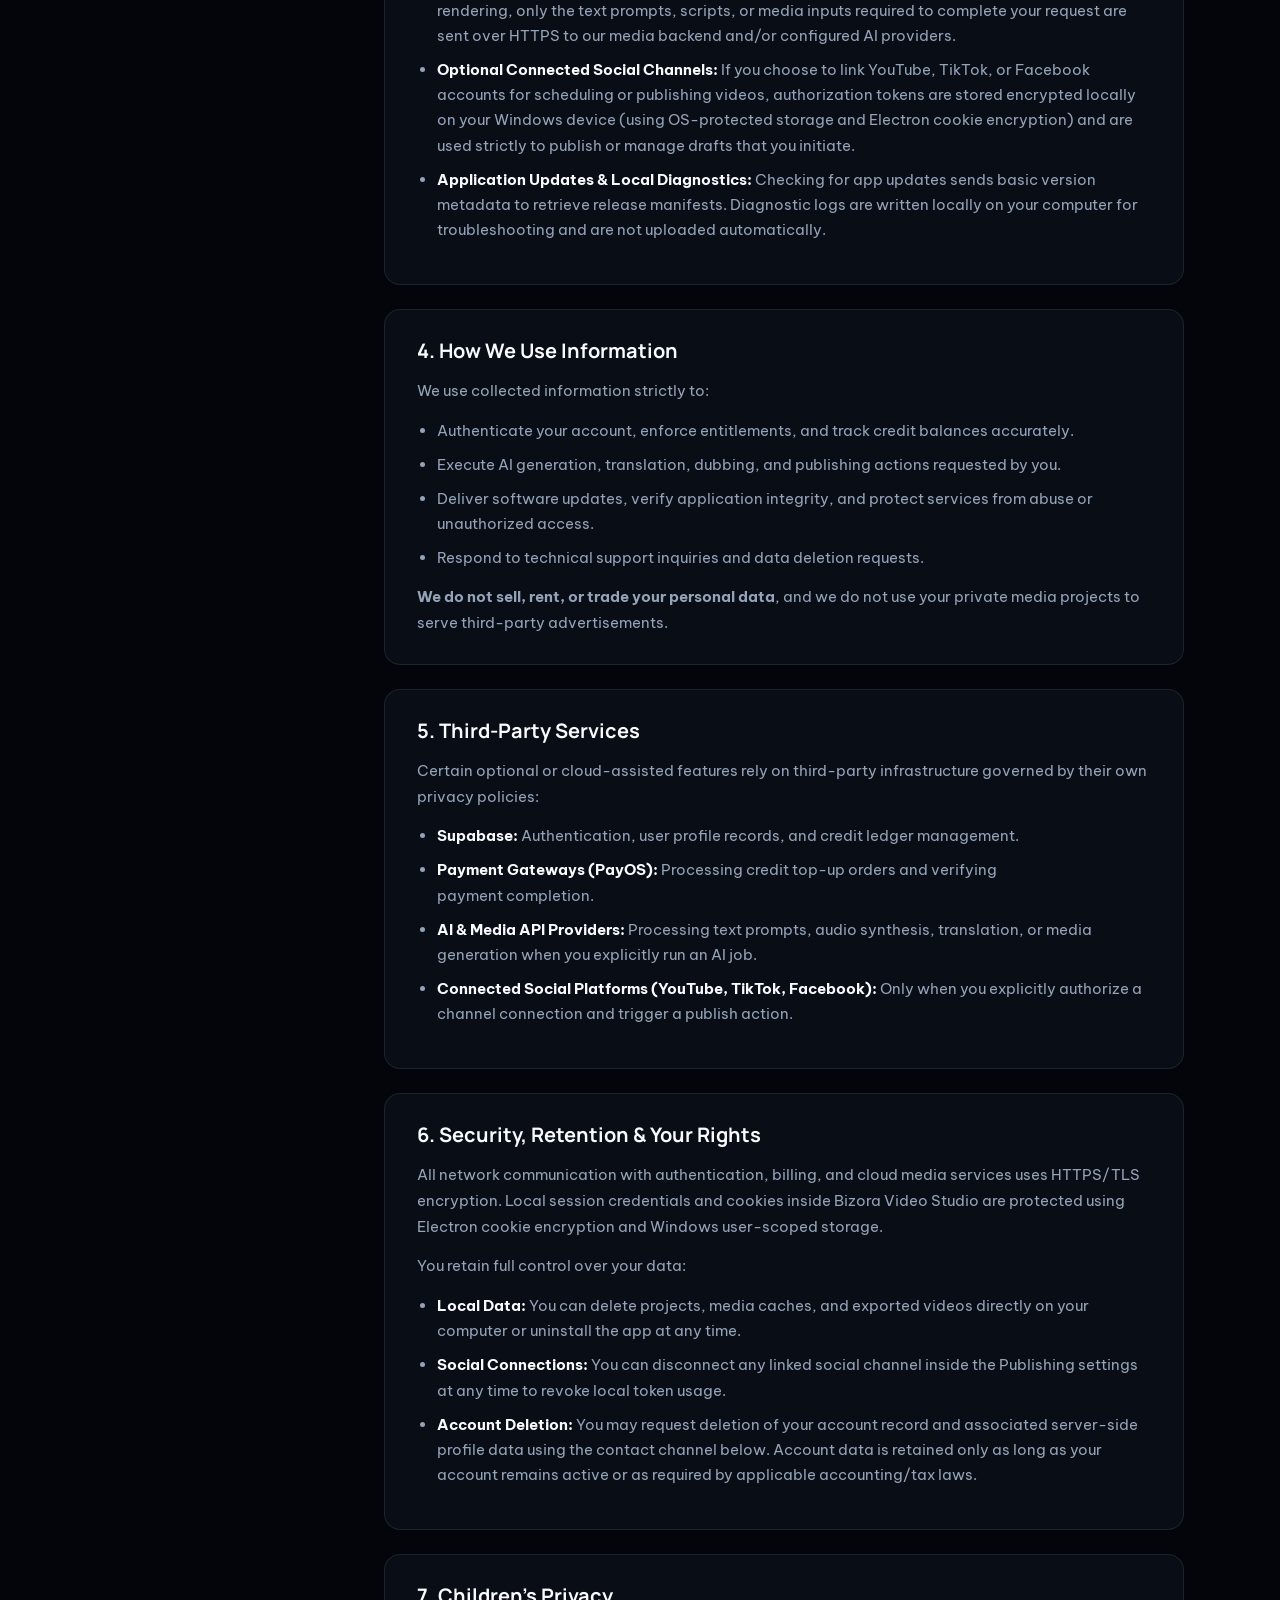
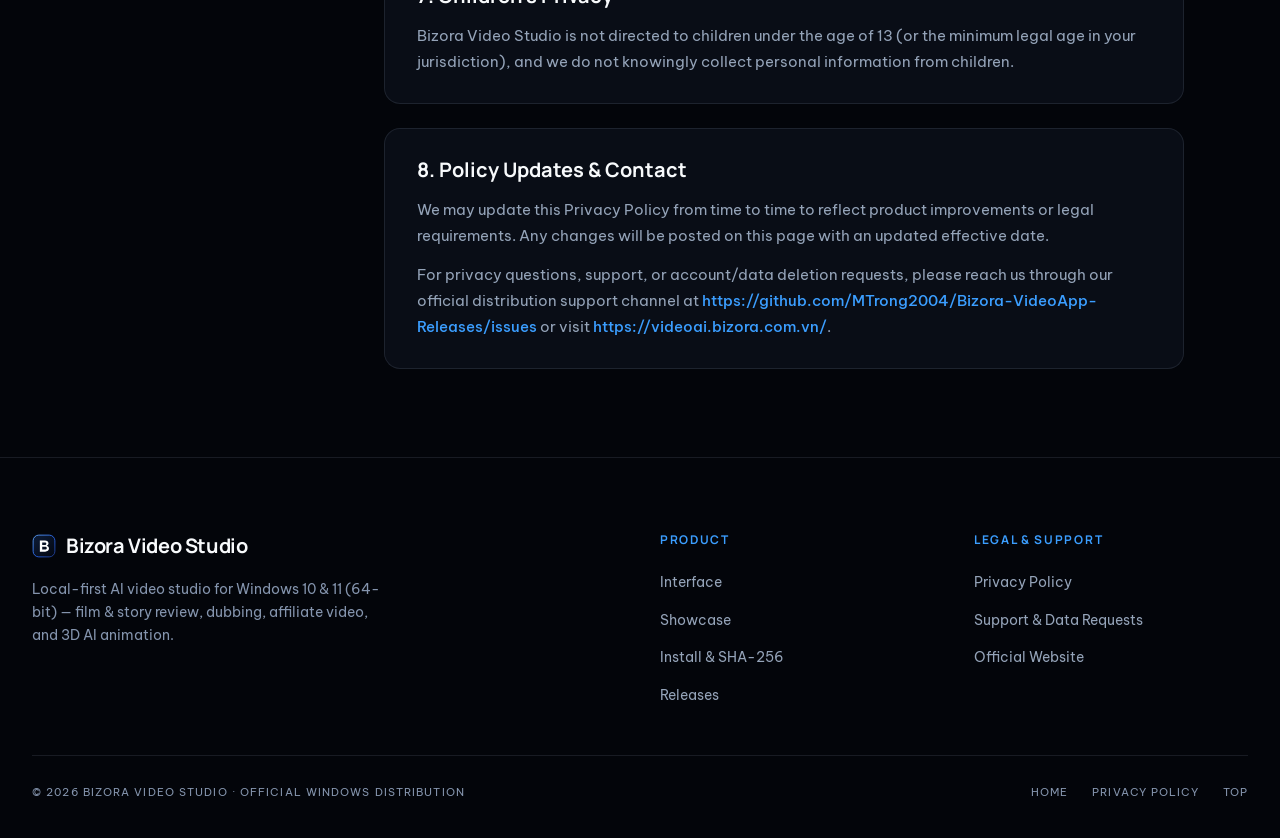
==== commit 2884c8e9: "feat(site): default website to English and add Privacy Policy to top navbar" ====
--- a/privacy/index.html
+++ b/privacy/index.html
@@ -318,6 +318,7 @@
       <div class="pill-links">
         <a href="../#giao-dien">Interface</a>
         <a href="../#thanh-pham">Showcase</a>
+        <a href="../#huong-dan">Install</a>
         <a href="../#phien-ban">Releases</a>
         <a href="./" aria-current="page">Privacy Policy</a>
       </div>
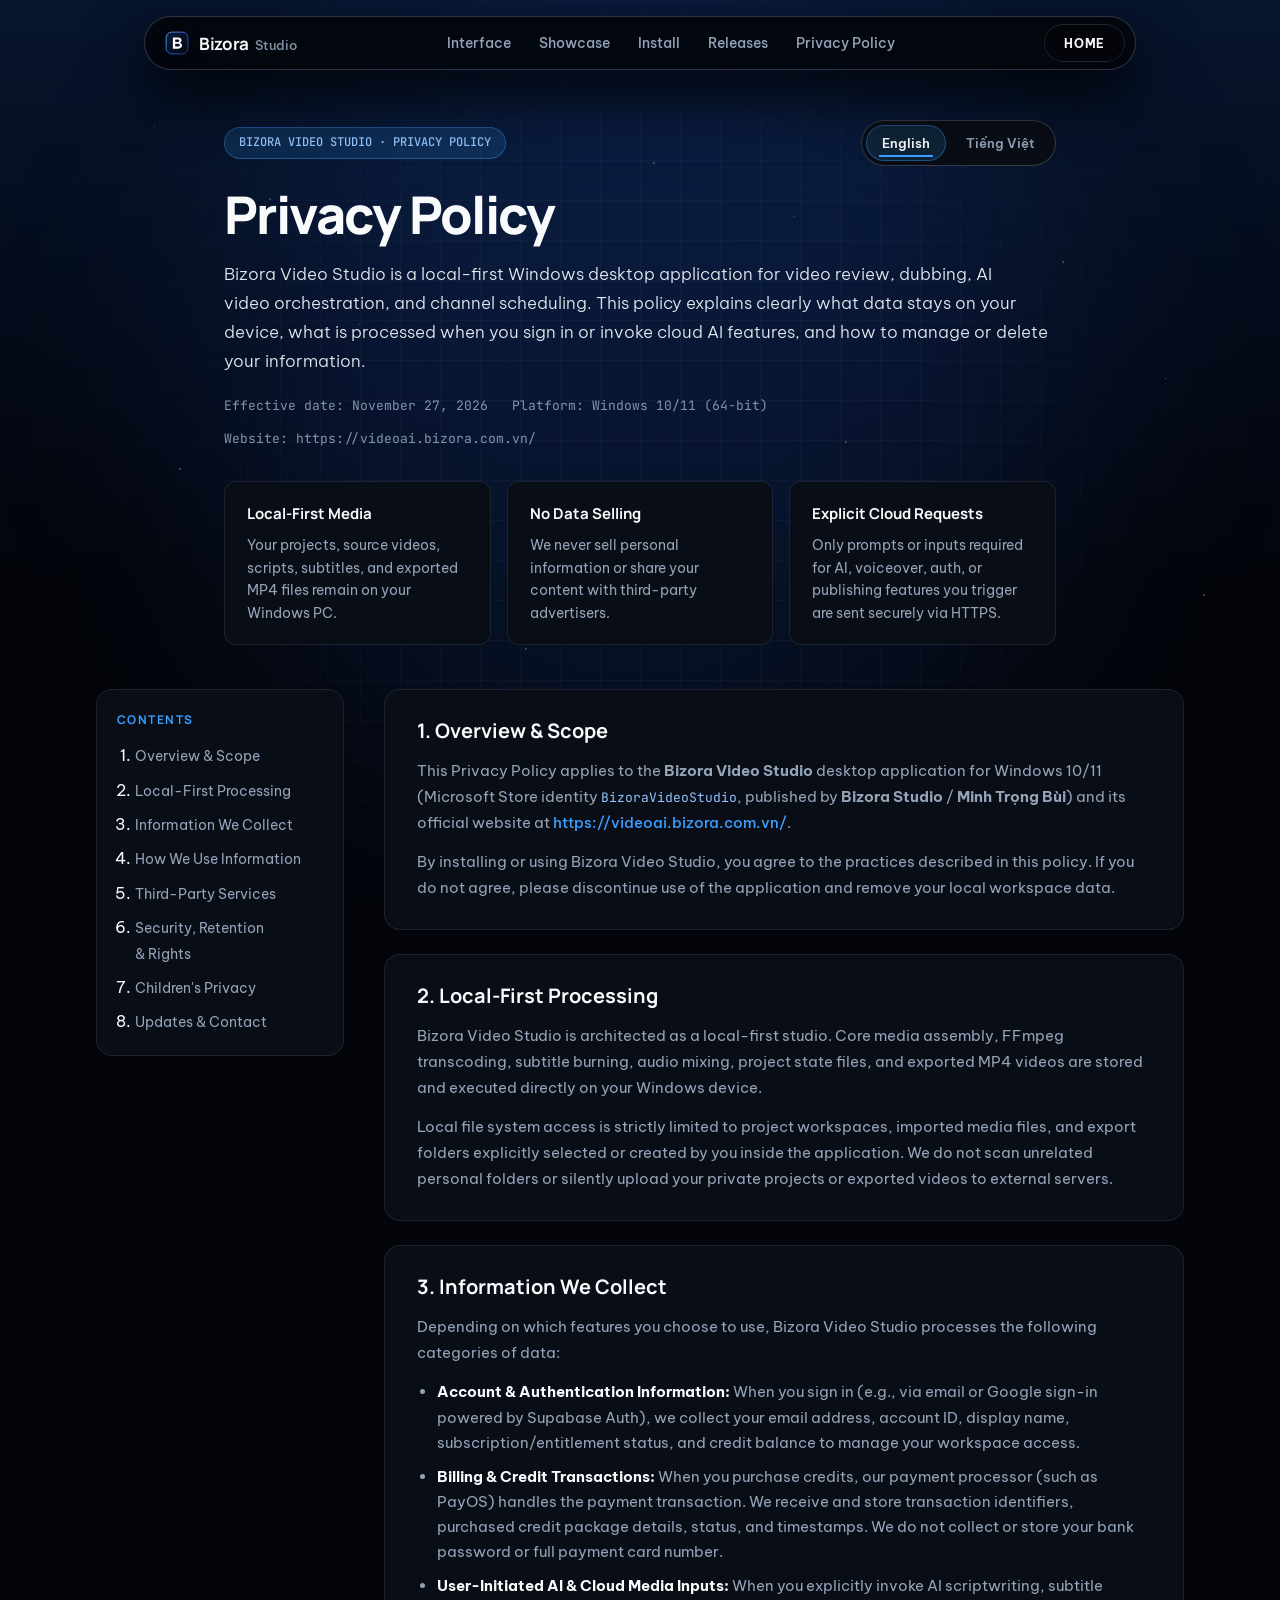
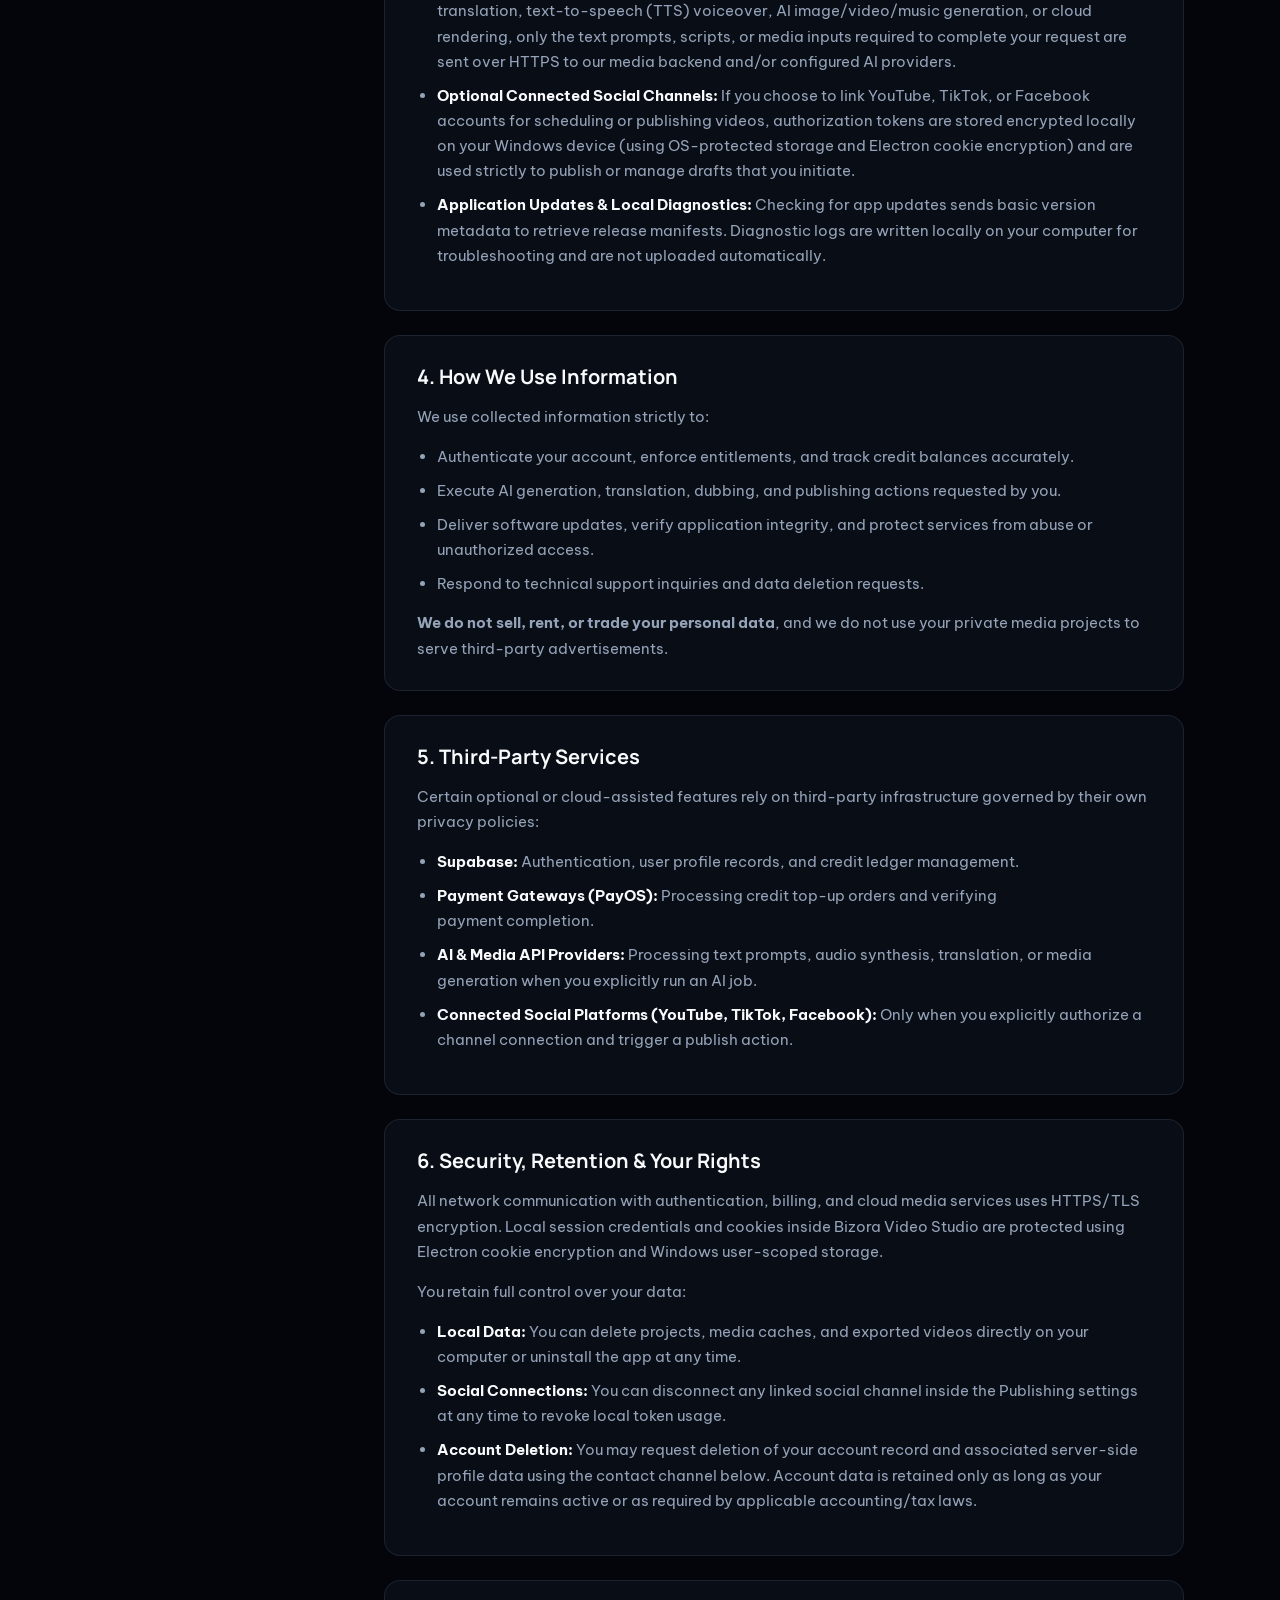
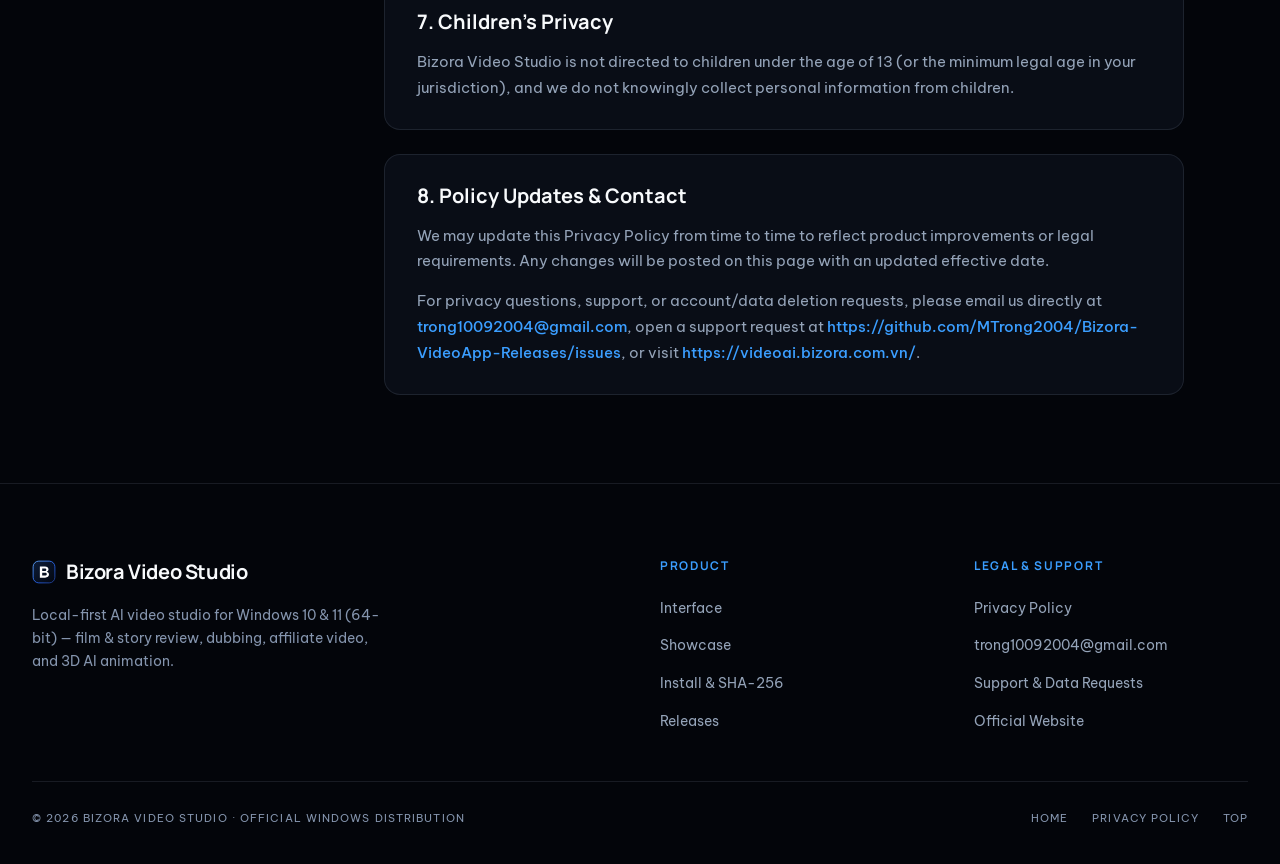
==== commit dc1a0677: "docs(privacy): add contact email, publisher details, and local file scope" ====
--- a/privacy/index.html
+++ b/privacy/index.html
@@ -352,7 +352,7 @@
         </p>
         <div class="privacy-meta">
           <span id="meta-effective">Effective date: November 27, 2026</span>
-          <span>Package ID: vn.bizora.videostudio</span>
+          <span>Platform: Windows 10/11 (64-bit)</span>
           <span>Website: https://videoai.bizora.com.vn/</span>
         </div>
 
@@ -407,7 +407,7 @@
           <section id="en-scope" class="privacy-section">
             <h2>1. Overview &amp; Scope</h2>
             <p>
-              This Privacy Policy applies to the <strong>Bizora Video Studio</strong> desktop application for Windows 10/11 (Microsoft Store identity <code>BizoraVideoStudio</code>, publisher <strong>Bizora Studio</strong>) and its official website at <a href="https://videoai.bizora.com.vn/">https://videoai.bizora.com.vn/</a>.
+              This Privacy Policy applies to the <strong>Bizora Video Studio</strong> desktop application for Windows 10/11 (Microsoft Store identity <code>BizoraVideoStudio</code>, published by <strong>Bizora Studio</strong> / <strong>Minh Trọng Bùi</strong>) and its official website at <a href="https://videoai.bizora.com.vn/">https://videoai.bizora.com.vn/</a>.
             </p>
             <p>
               By installing or using Bizora Video Studio, you agree to the practices described in this policy. If you do not agree, please discontinue use of the application and remove your local workspace data.
@@ -420,7 +420,7 @@
               Bizora Video Studio is architected as a local-first studio. Core media assembly, FFmpeg transcoding, subtitle burning, audio mixing, project state files, and exported MP4 videos are stored and executed directly on your Windows device.
             </p>
             <p>
-              We do not automatically scan your personal drives or silently upload your private projects or exported videos to external servers.
+              Local file system access is strictly limited to project workspaces, imported media files, and export folders explicitly selected or created by you inside the application. We do not scan unrelated personal folders or silently upload your private projects or exported videos to external servers.
             </p>
           </section>
 
@@ -499,7 +499,7 @@
               We may update this Privacy Policy from time to time to reflect product improvements or legal requirements. Any changes will be posted on this page with an updated effective date.
             </p>
             <p>
-              For privacy questions, support, or account/data deletion requests, please reach us through our official distribution support channel at <a href="https://github.com/MTrong2004/Bizora-VideoApp-Releases/issues" rel="noopener noreferrer">https://github.com/MTrong2004/Bizora-VideoApp-Releases/issues</a> or visit <a href="https://videoai.bizora.com.vn/">https://videoai.bizora.com.vn/</a>.
+              For privacy questions, support, or account/data deletion requests, please email us directly at <a href="mailto:trong10092004@gmail.com">trong10092004@gmail.com</a>, open a support request at <a href="https://github.com/MTrong2004/Bizora-VideoApp-Releases/issues" rel="noopener noreferrer">https://github.com/MTrong2004/Bizora-VideoApp-Releases/issues</a>, or visit <a href="https://videoai.bizora.com.vn/">https://videoai.bizora.com.vn/</a>.
             </p>
           </section>
         </article>
@@ -525,7 +525,7 @@
           <section id="vi-scope" class="privacy-section">
             <h2>1. Phạm vi áp dụng</h2>
             <p>
-              Chính sách bảo mật này áp dụng cho ứng dụng máy tính <strong>Bizora Video Studio</strong> trên Windows 10/11 (mã định danh Microsoft Store <code>BizoraVideoStudio</code>, nhà phát hành <strong>Bizora Studio</strong>) và trang web chính thức tại <a href="https://videoai.bizora.com.vn/">https://videoai.bizora.com.vn/</a>.
+              Chính sách bảo mật này áp dụng cho ứng dụng máy tính <strong>Bizora Video Studio</strong> trên Windows 10/11 (mã định danh Microsoft Store <code>BizoraVideoStudio</code>, nhà phát hành <strong>Bizora Studio</strong> / <strong>Minh Trọng Bùi</strong>) và trang web chính thức tại <a href="https://videoai.bizora.com.vn/">https://videoai.bizora.com.vn/</a>.
             </p>
             <p>
               Khi cài đặt hoặc sử dụng Bizora Video Studio, bạn đồng ý với các nguyên tắc xử lý dữ liệu nêu trong tài liệu này.
@@ -538,7 +538,7 @@
               Bizora Video Studio hoạt động theo mô hình ưu tiên cục bộ (local-first). Quá trình dựng video bằng FFmpeg, gắn phụ đề, trộn âm thanh, lưu tệp dự án và xuất tệp MP4 đều được thực hiện trực tiếp trên máy tính Windows của bạn.
             </p>
             <p>
-              Ứng dụng không tự ý quét ổ đĩa cá nhân và không tự động tải tệp dự án hay video riêng tư của bạn lên máy chủ đám mây.
+              Quyền truy cập tệp cục bộ chỉ giới hạn trong thư mục dự án, tệp media đầu vào và thư mục xuất video do chính bạn chọn hoặc tạo trong ứng dụng. Ứng dụng không tự ý quét các thư mục cá nhân khác và không tự động tải tệp dự án hay video riêng tư lên máy chủ đám mây.
             </p>
           </section>
 
@@ -614,7 +614,7 @@
               Chính sách này có thể được cập nhật định kỳ khi ứng dụng bổ sung tính năng mới hoặc theo yêu cầu pháp lý. Ngày hiệu lực mới sẽ luôn được hiển thị ở đầu trang.
             </p>
             <p>
-              Mọi câu hỏi về quyền riêng tư, hỗ trợ kỹ thuật hoặc yêu cầu xóa tài khoản/dữ liệu, vui lòng liên hệ qua kênh hỗ trợ chính thức tại <a href="https://github.com/MTrong2004/Bizora-VideoApp-Releases/issues" rel="noopener noreferrer">https://github.com/MTrong2004/Bizora-VideoApp-Releases/issues</a> hoặc trang chủ <a href="https://videoai.bizora.com.vn/">https://videoai.bizora.com.vn/</a>.
+              Mọi câu hỏi về quyền riêng tư, hỗ trợ kỹ thuật hoặc yêu cầu xóa tài khoản/dữ liệu, vui lòng gửi email trực tiếp tới <a href="mailto:trong10092004@gmail.com">trong10092004@gmail.com</a>, gửi yêu cầu qua <a href="https://github.com/MTrong2004/Bizora-VideoApp-Releases/issues" rel="noopener noreferrer">https://github.com/MTrong2004/Bizora-VideoApp-Releases/issues</a> hoặc truy cập <a href="https://videoai.bizora.com.vn/">https://videoai.bizora.com.vn/</a>.
             </p>
           </section>
         </article>
@@ -648,6 +648,7 @@
         <h4>Legal &amp; Support</h4>
         <ul>
           <li><a href="./">Privacy Policy</a></li>
+          <li><a href="mailto:trong10092004@gmail.com">trong10092004@gmail.com</a></li>
           <li><a href="https://github.com/MTrong2004/Bizora-VideoApp-Releases/issues" rel="noopener noreferrer">Support &amp; Data Requests</a></li>
           <li><a href="../">Official Website</a></li>
         </ul>
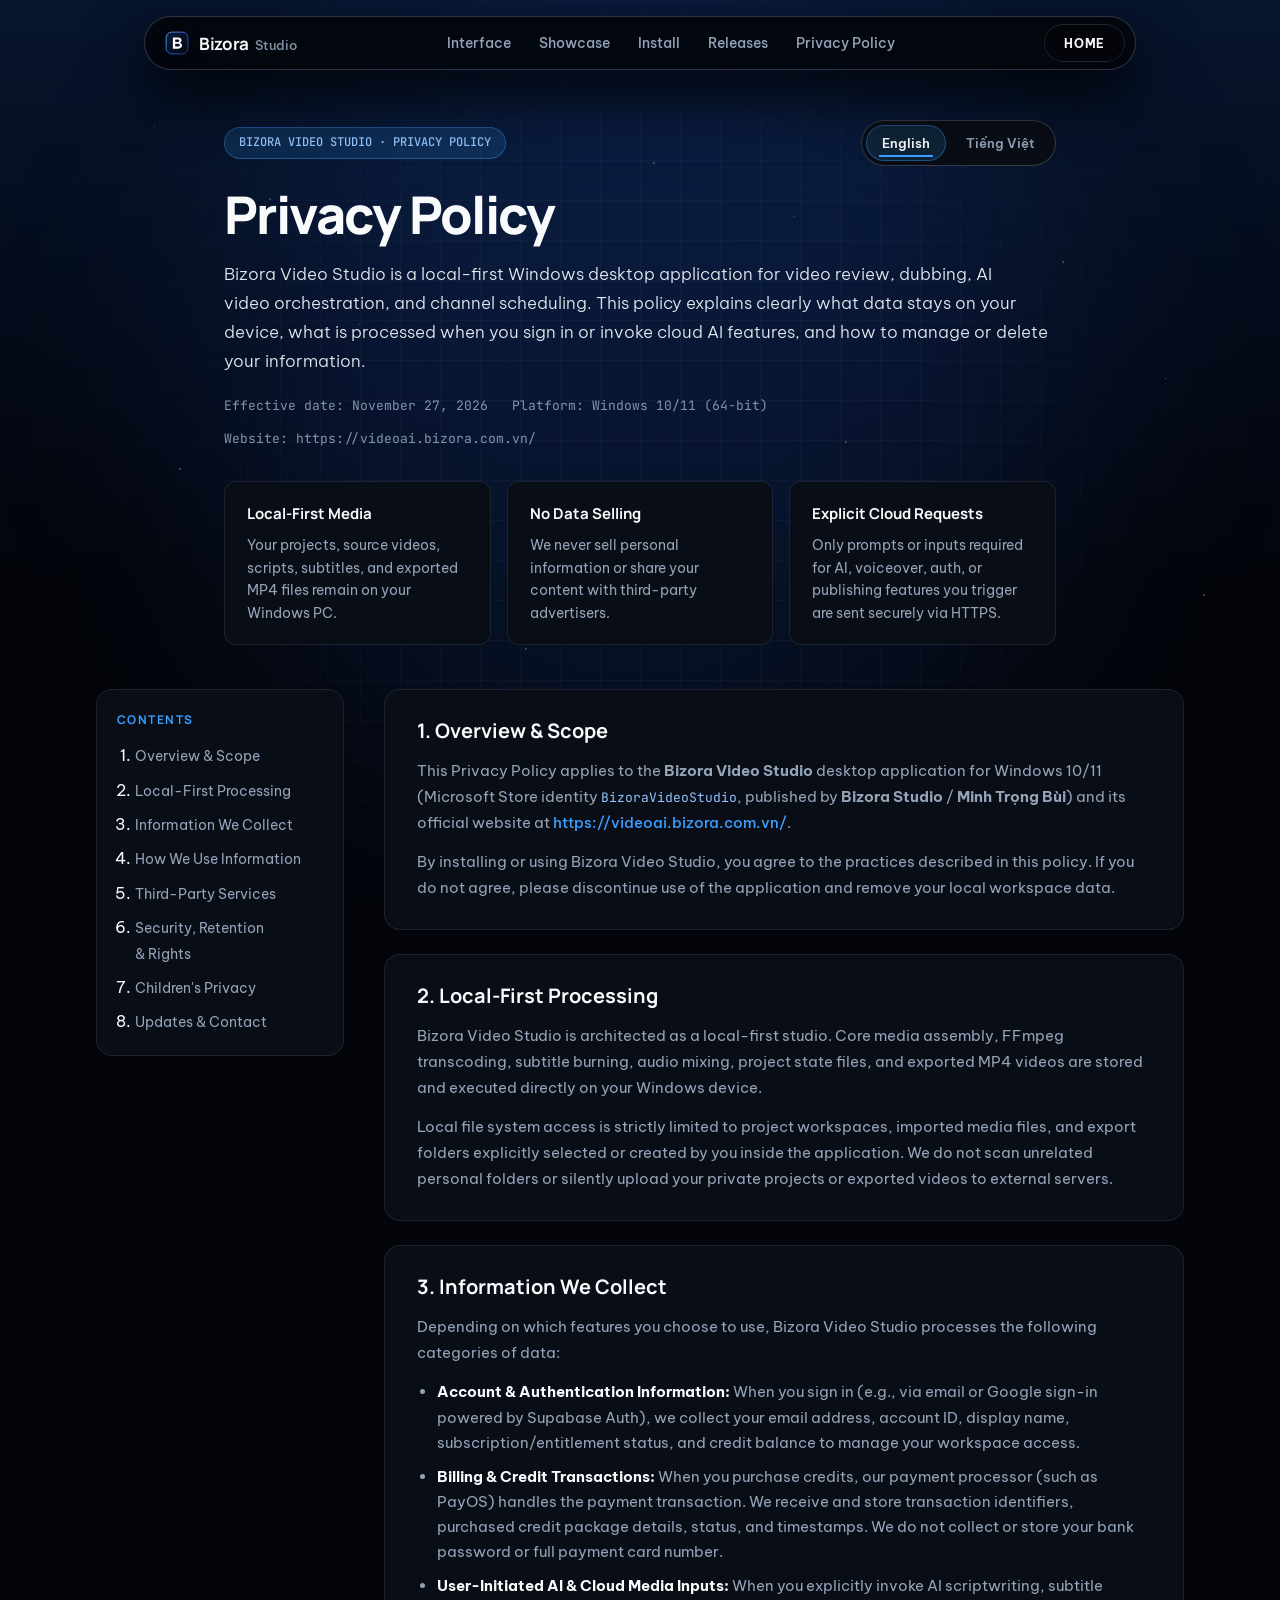
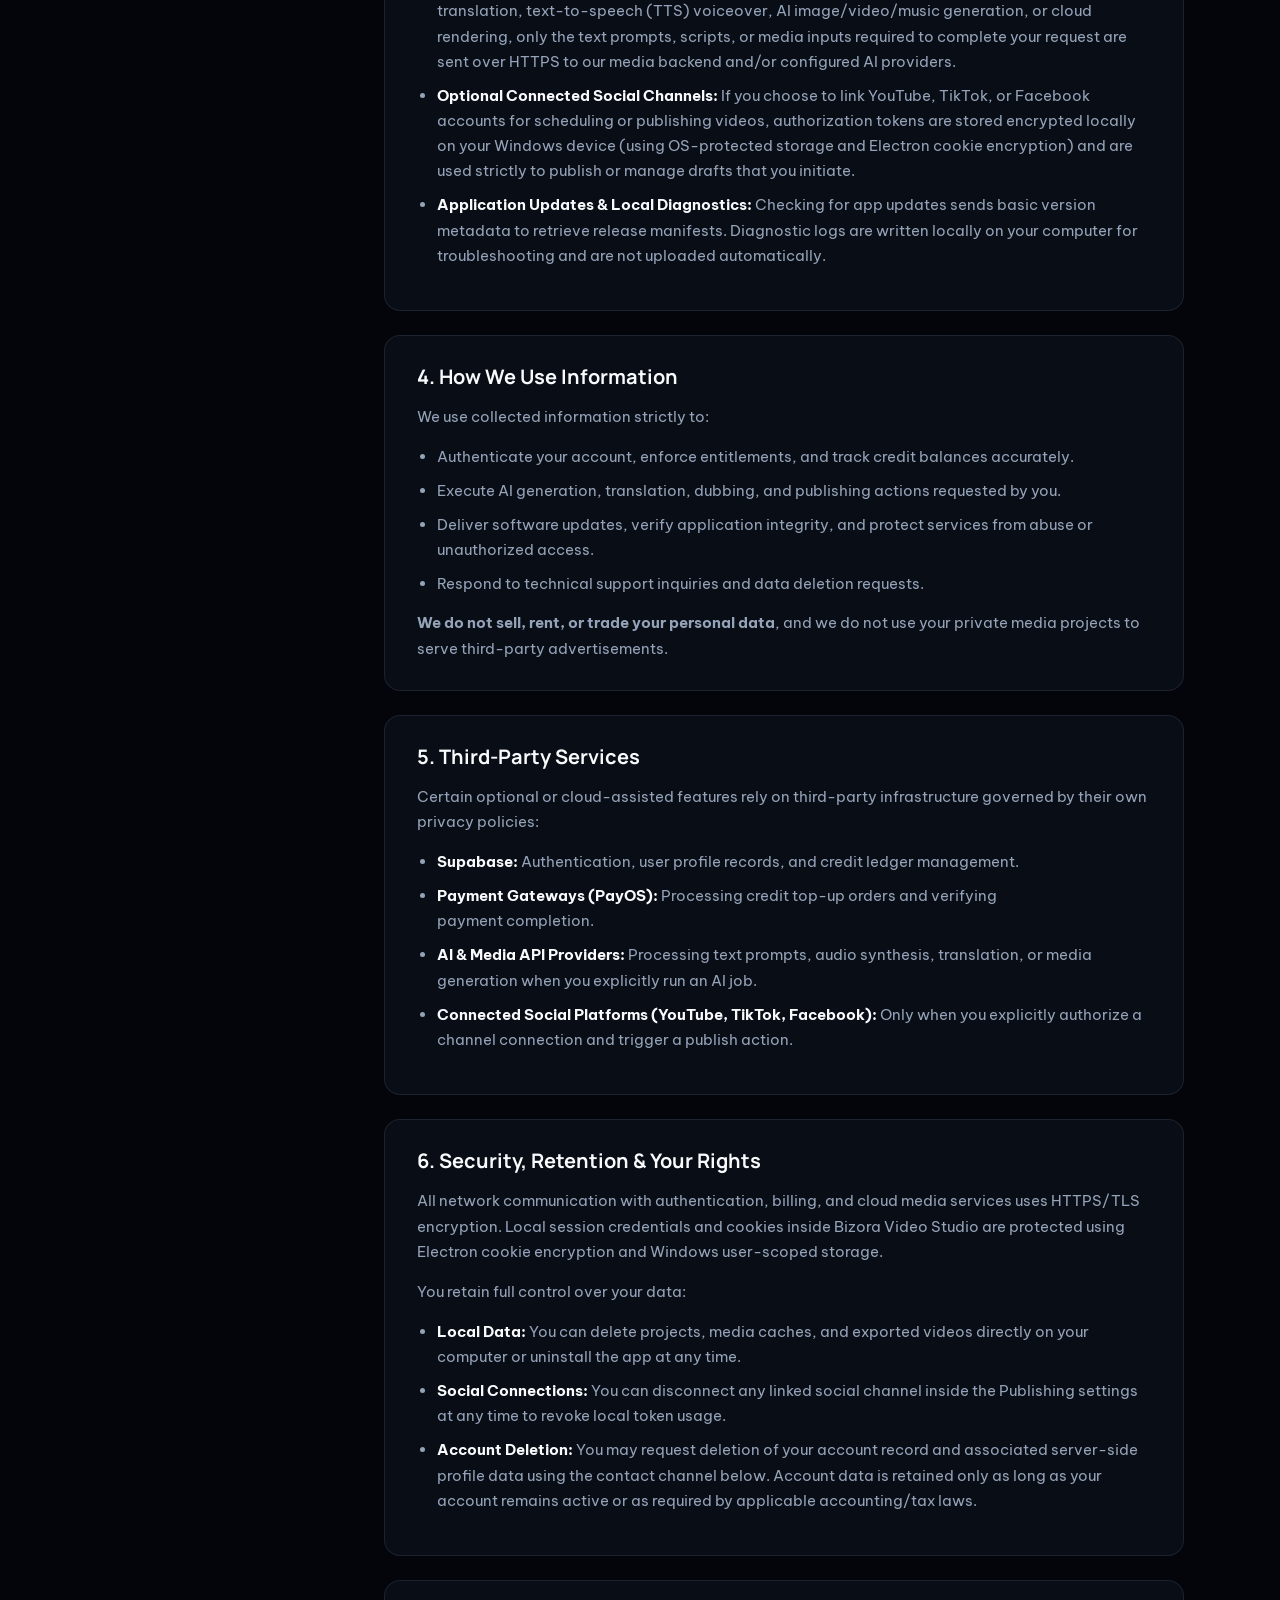
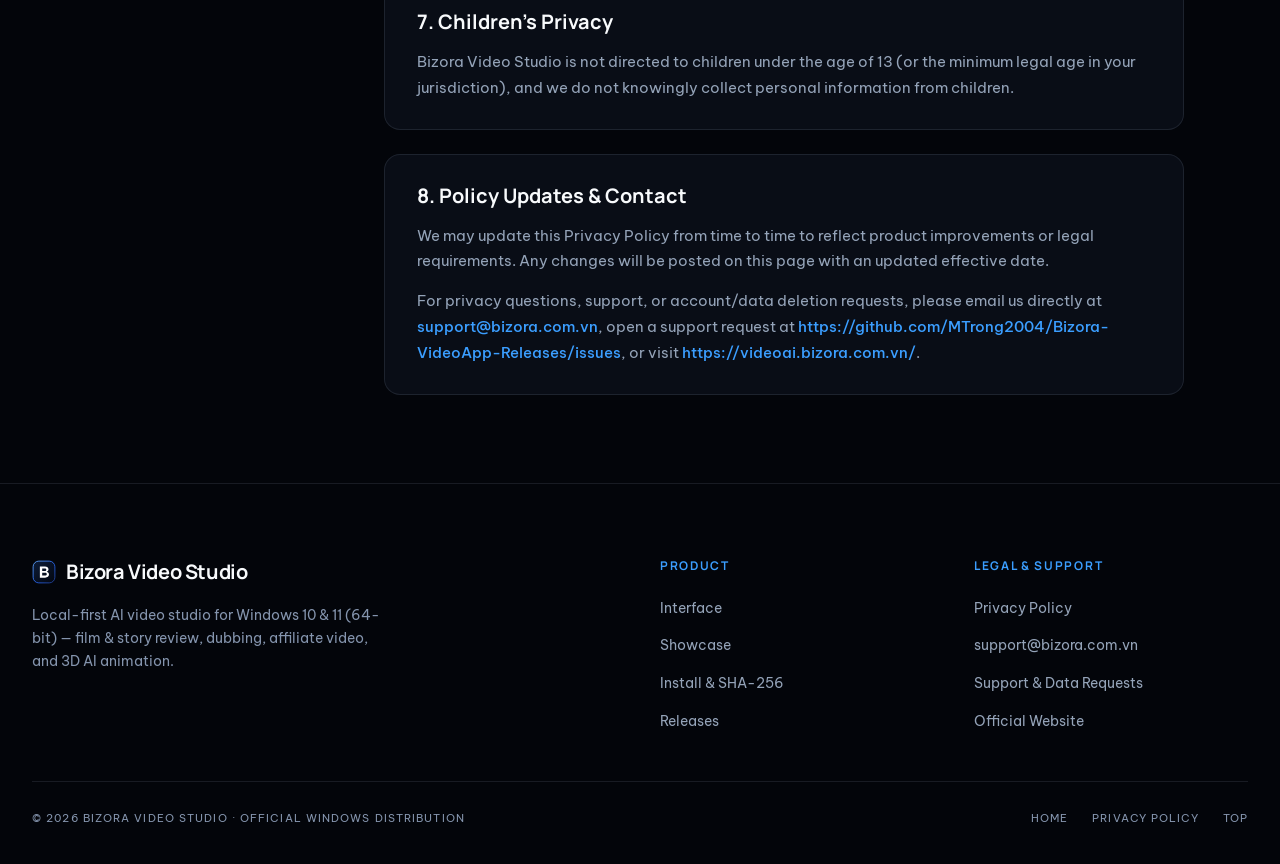
==== commit 96a76a1c: "docs(site): use support@bizora.com.vn as public contact email" ====
--- a/privacy/index.html
+++ b/privacy/index.html
@@ -499,7 +499,7 @@
               We may update this Privacy Policy from time to time to reflect product improvements or legal requirements. Any changes will be posted on this page with an updated effective date.
             </p>
             <p>
-              For privacy questions, support, or account/data deletion requests, please email us directly at <a href="mailto:trong10092004@gmail.com">trong10092004@gmail.com</a>, open a support request at <a href="https://github.com/MTrong2004/Bizora-VideoApp-Releases/issues" rel="noopener noreferrer">https://github.com/MTrong2004/Bizora-VideoApp-Releases/issues</a>, or visit <a href="https://videoai.bizora.com.vn/">https://videoai.bizora.com.vn/</a>.
+              For privacy questions, support, or account/data deletion requests, please email us directly at <a href="mailto:support@bizora.com.vn">support@bizora.com.vn</a>, open a support request at <a href="https://github.com/MTrong2004/Bizora-VideoApp-Releases/issues" rel="noopener noreferrer">https://github.com/MTrong2004/Bizora-VideoApp-Releases/issues</a>, or visit <a href="https://videoai.bizora.com.vn/">https://videoai.bizora.com.vn/</a>.
             </p>
           </section>
         </article>
@@ -614,7 +614,7 @@
               Chính sách này có thể được cập nhật định kỳ khi ứng dụng bổ sung tính năng mới hoặc theo yêu cầu pháp lý. Ngày hiệu lực mới sẽ luôn được hiển thị ở đầu trang.
             </p>
             <p>
-              Mọi câu hỏi về quyền riêng tư, hỗ trợ kỹ thuật hoặc yêu cầu xóa tài khoản/dữ liệu, vui lòng gửi email trực tiếp tới <a href="mailto:trong10092004@gmail.com">trong10092004@gmail.com</a>, gửi yêu cầu qua <a href="https://github.com/MTrong2004/Bizora-VideoApp-Releases/issues" rel="noopener noreferrer">https://github.com/MTrong2004/Bizora-VideoApp-Releases/issues</a> hoặc truy cập <a href="https://videoai.bizora.com.vn/">https://videoai.bizora.com.vn/</a>.
+              Mọi câu hỏi về quyền riêng tư, hỗ trợ kỹ thuật hoặc yêu cầu xóa tài khoản/dữ liệu, vui lòng gửi email trực tiếp tới <a href="mailto:support@bizora.com.vn">support@bizora.com.vn</a>, gửi yêu cầu qua <a href="https://github.com/MTrong2004/Bizora-VideoApp-Releases/issues" rel="noopener noreferrer">https://github.com/MTrong2004/Bizora-VideoApp-Releases/issues</a> hoặc truy cập <a href="https://videoai.bizora.com.vn/">https://videoai.bizora.com.vn/</a>.
             </p>
           </section>
         </article>
@@ -648,7 +648,7 @@
         <h4>Legal &amp; Support</h4>
         <ul>
           <li><a href="./">Privacy Policy</a></li>
-          <li><a href="mailto:trong10092004@gmail.com">trong10092004@gmail.com</a></li>
+          <li><a href="mailto:support@bizora.com.vn">support@bizora.com.vn</a></li>
           <li><a href="https://github.com/MTrong2004/Bizora-VideoApp-Releases/issues" rel="noopener noreferrer">Support &amp; Data Requests</a></li>
           <li><a href="../">Official Website</a></li>
         </ul>
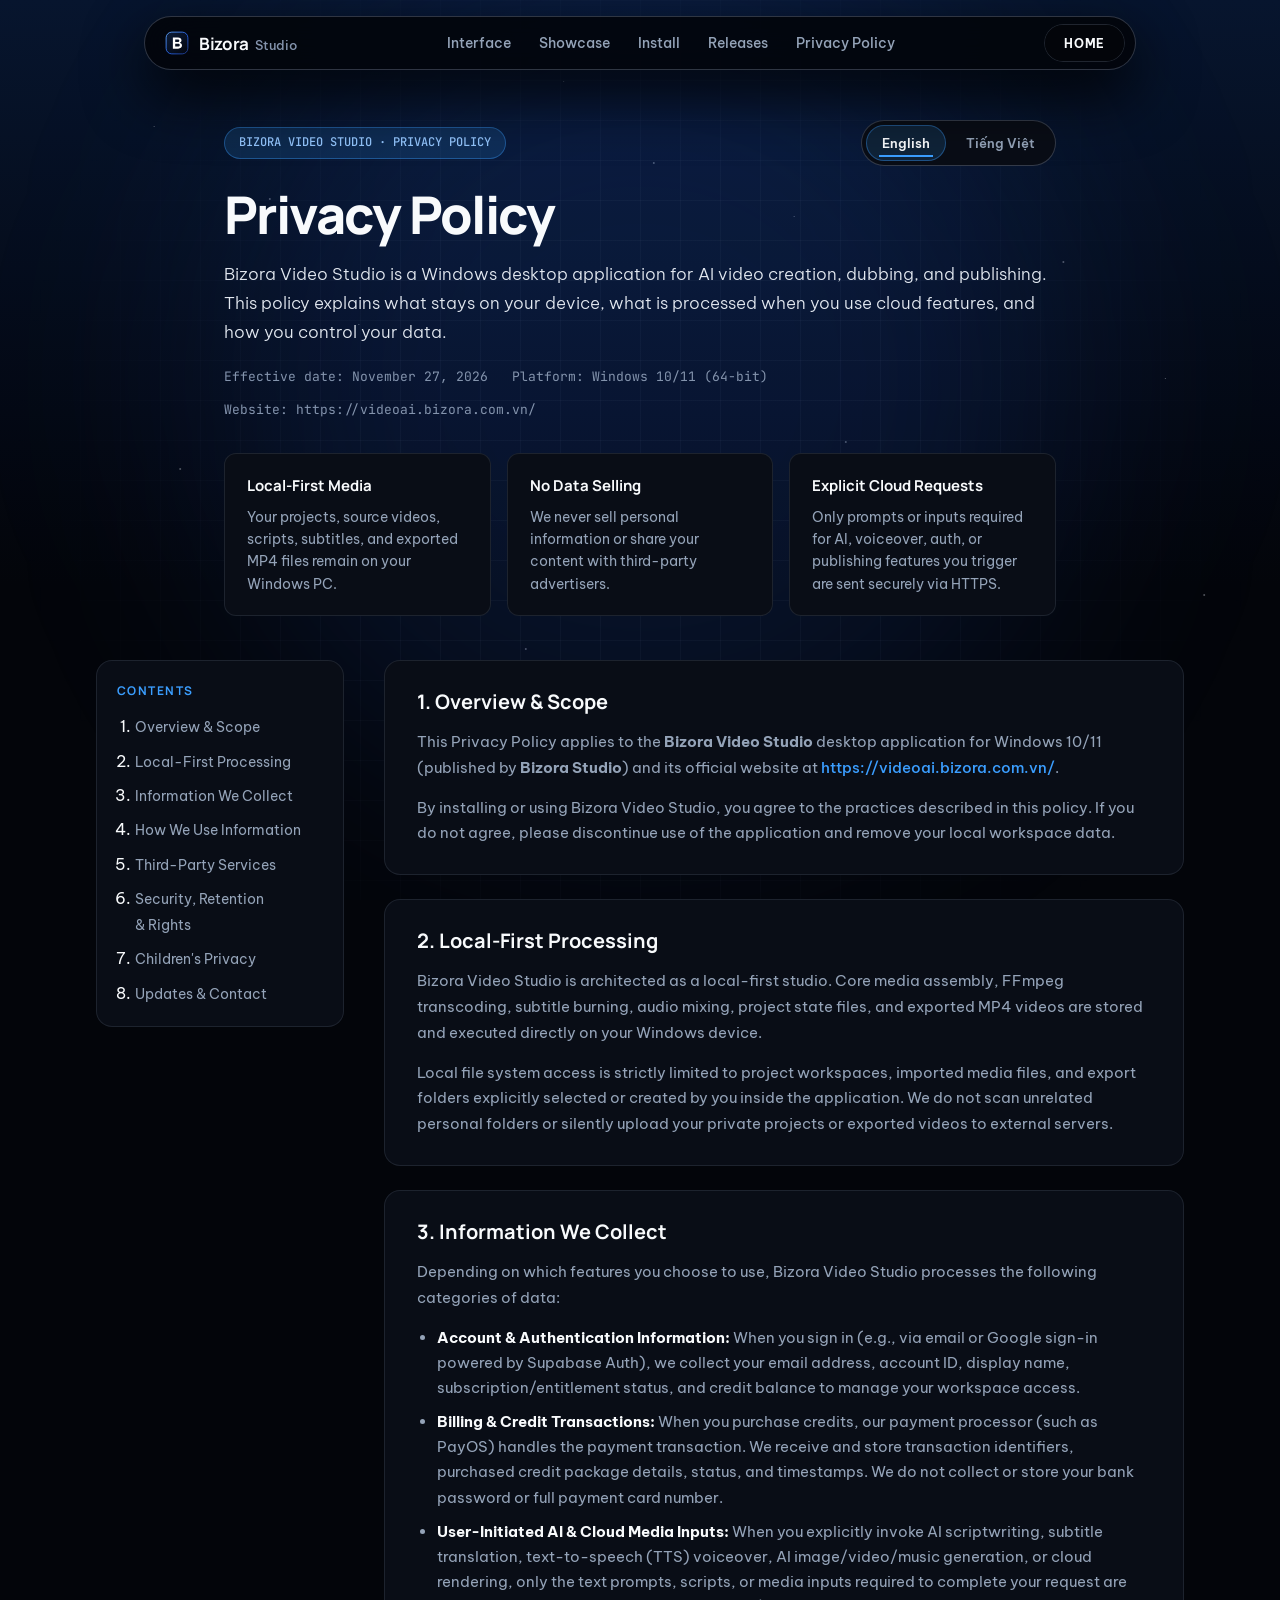
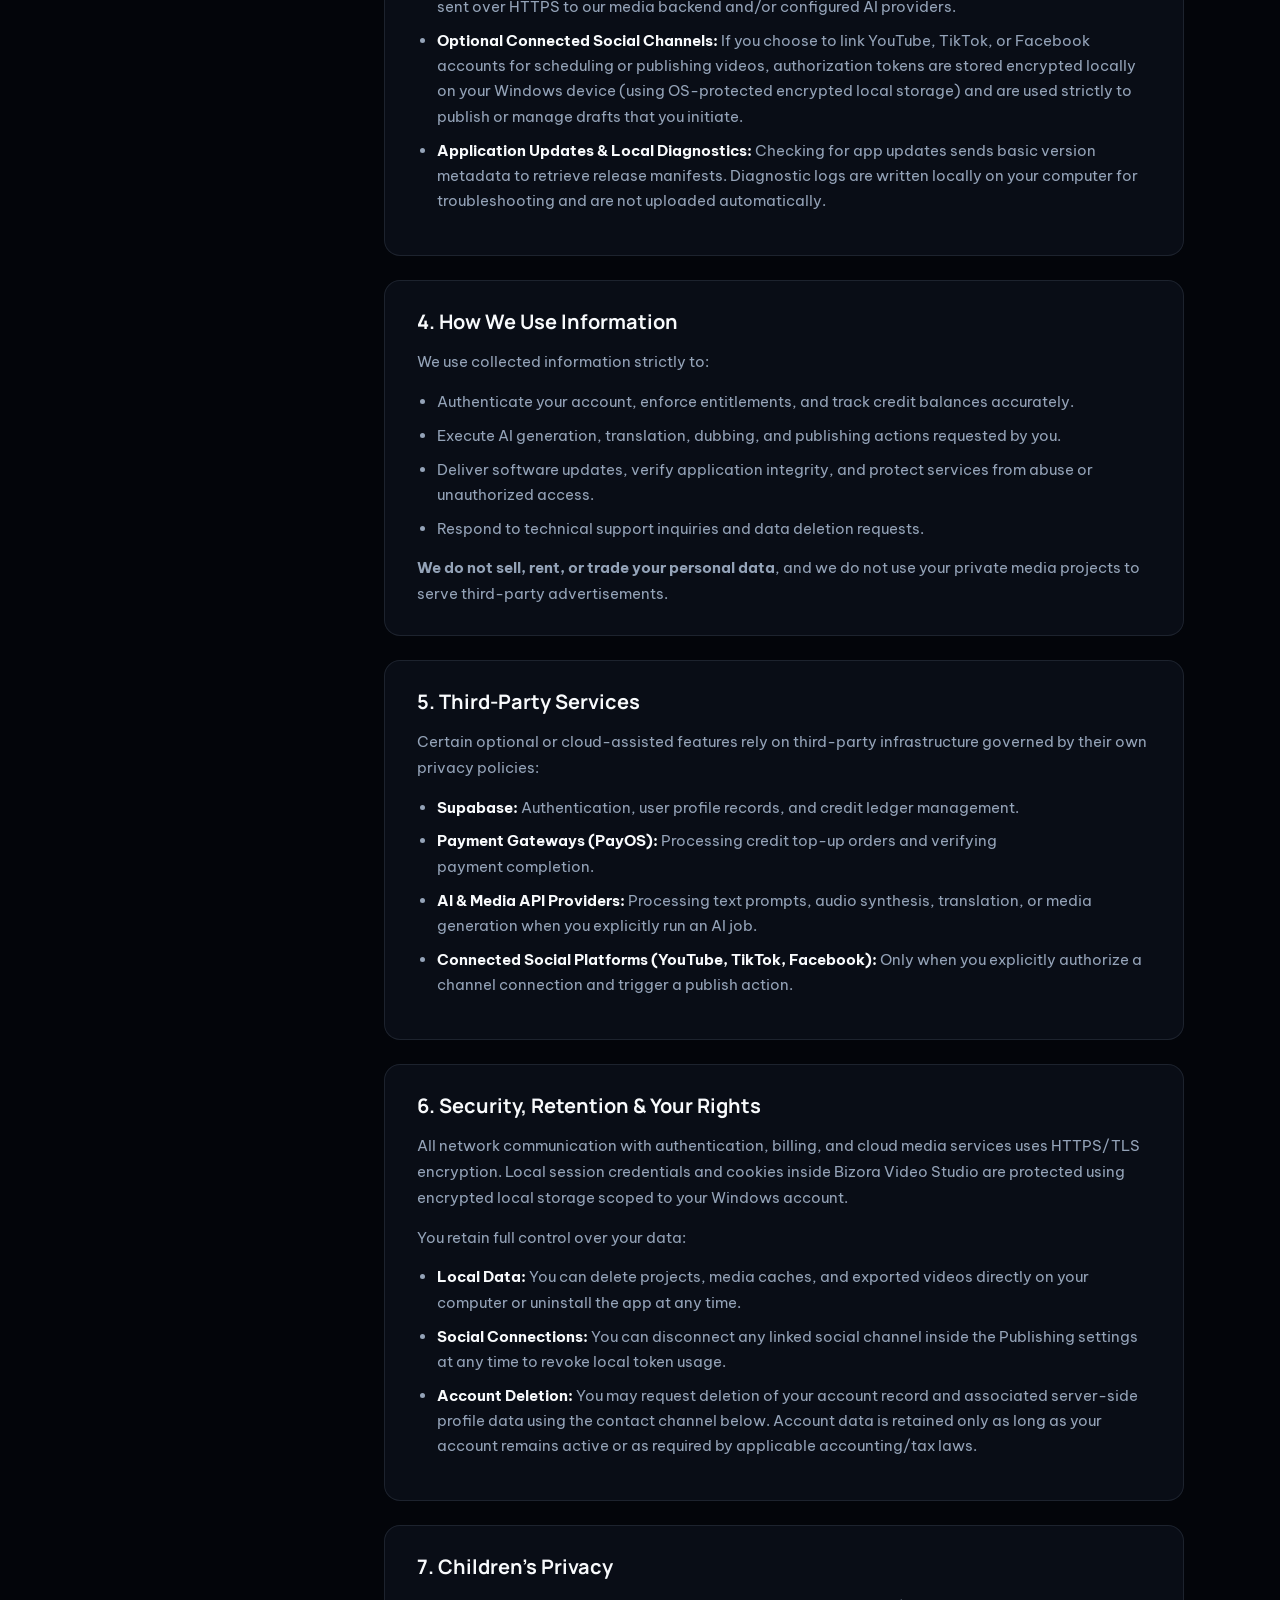
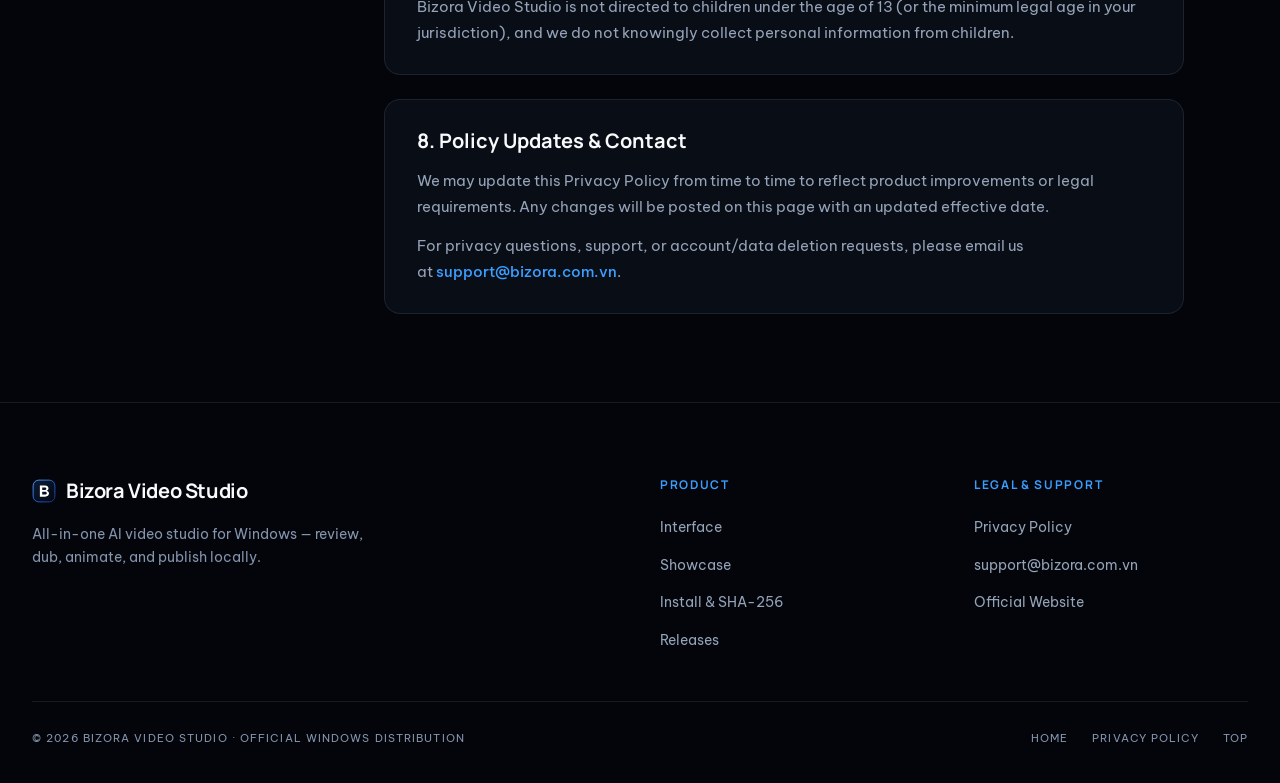
==== commit 668550c2: "docs(site): remove GitHub support link and polish website & privacy copy" ====
--- a/privacy/index.html
+++ b/privacy/index.html
@@ -348,7 +348,7 @@
 
         <h1 id="privacy-title" tabindex="-1">Privacy Policy</h1>
         <p class="privacy-lead" id="privacy-lead-text">
-          Bizora Video Studio is a local-first Windows desktop application for video review, dubbing, AI video orchestration, and channel scheduling. This policy explains clearly what data stays on your device, what is processed when you sign in or invoke cloud AI features, and how to manage or delete your information.
+          Bizora Video Studio is a Windows desktop application for AI video creation, dubbing, and publishing. This policy explains what stays on your device, what is processed when you use cloud features, and how you control your data.
         </p>
         <div class="privacy-meta">
           <span id="meta-effective">Effective date: November 27, 2026</span>
@@ -407,7 +407,7 @@
           <section id="en-scope" class="privacy-section">
             <h2>1. Overview &amp; Scope</h2>
             <p>
-              This Privacy Policy applies to the <strong>Bizora Video Studio</strong> desktop application for Windows 10/11 (Microsoft Store identity <code>BizoraVideoStudio</code>, published by <strong>Bizora Studio</strong> / <strong>Minh Trọng Bùi</strong>) and its official website at <a href="https://videoai.bizora.com.vn/">https://videoai.bizora.com.vn/</a>.
+              This Privacy Policy applies to the <strong>Bizora Video Studio</strong> desktop application for Windows 10/11 (published by <strong>Bizora Studio</strong>) and its official website at <a href="https://videoai.bizora.com.vn/">https://videoai.bizora.com.vn/</a>.
             </p>
             <p>
               By installing or using Bizora Video Studio, you agree to the practices described in this policy. If you do not agree, please discontinue use of the application and remove your local workspace data.
@@ -438,7 +438,7 @@
                 <strong>User-Initiated AI &amp; Cloud Media Inputs:</strong> When you explicitly invoke AI scriptwriting, subtitle translation, text-to-speech (TTS) voiceover, AI image/video/music generation, or cloud rendering, only the text prompts, scripts, or media inputs required to complete your request are sent over HTTPS to our media backend and/or configured AI providers.
               </li>
               <li>
-                <strong>Optional Connected Social Channels:</strong> If you choose to link YouTube, TikTok, or Facebook accounts for scheduling or publishing videos, authorization tokens are stored encrypted locally on your Windows device (using OS-protected storage and Electron cookie encryption) and are used strictly to publish or manage drafts that you initiate.
+                <strong>Optional Connected Social Channels:</strong> If you choose to link YouTube, TikTok, or Facebook accounts for scheduling or publishing videos, authorization tokens are stored encrypted locally on your Windows device (using OS-protected encrypted local storage) and are used strictly to publish or manage drafts that you initiate.
               </li>
               <li>
                 <strong>Application Updates &amp; Local Diagnostics:</strong> Checking for app updates sends basic version metadata to retrieve release manifests. Diagnostic logs are written locally on your computer for troubleshooting and are not uploaded automatically.
@@ -476,7 +476,7 @@
           <section id="en-security" class="privacy-section">
             <h2>6. Security, Retention &amp; Your Rights</h2>
             <p>
-              All network communication with authentication, billing, and cloud media services uses HTTPS/TLS encryption. Local session credentials and cookies inside Bizora Video Studio are protected using Electron cookie encryption and Windows user-scoped storage.
+              All network communication with authentication, billing, and cloud media services uses HTTPS/TLS encryption. Local session credentials and cookies inside Bizora Video Studio are protected using encrypted local storage scoped to your Windows account.
             </p>
             <p>You retain full control over your data:</p>
             <ul>
@@ -499,7 +499,7 @@
               We may update this Privacy Policy from time to time to reflect product improvements or legal requirements. Any changes will be posted on this page with an updated effective date.
             </p>
             <p>
-              For privacy questions, support, or account/data deletion requests, please email us directly at <a href="mailto:support@bizora.com.vn">support@bizora.com.vn</a>, open a support request at <a href="https://github.com/MTrong2004/Bizora-VideoApp-Releases/issues" rel="noopener noreferrer">https://github.com/MTrong2004/Bizora-VideoApp-Releases/issues</a>, or visit <a href="https://videoai.bizora.com.vn/">https://videoai.bizora.com.vn/</a>.
+              For privacy questions, support, or account/data deletion requests, please email us at <a href="mailto:support@bizora.com.vn">support@bizora.com.vn</a>.
             </p>
           </section>
         </article>
@@ -525,7 +525,7 @@
           <section id="vi-scope" class="privacy-section">
             <h2>1. Phạm vi áp dụng</h2>
             <p>
-              Chính sách bảo mật này áp dụng cho ứng dụng máy tính <strong>Bizora Video Studio</strong> trên Windows 10/11 (mã định danh Microsoft Store <code>BizoraVideoStudio</code>, nhà phát hành <strong>Bizora Studio</strong> / <strong>Minh Trọng Bùi</strong>) và trang web chính thức tại <a href="https://videoai.bizora.com.vn/">https://videoai.bizora.com.vn/</a>.
+              Chính sách bảo mật này áp dụng cho ứng dụng máy tính <strong>Bizora Video Studio</strong> trên Windows 10/11 (nhà phát hành <strong>Bizora Studio</strong>) và trang web chính thức tại <a href="https://videoai.bizora.com.vn/">https://videoai.bizora.com.vn/</a>.
             </p>
             <p>
               Khi cài đặt hoặc sử dụng Bizora Video Studio, bạn đồng ý với các nguyên tắc xử lý dữ liệu nêu trong tài liệu này.
@@ -592,7 +592,7 @@
           <section id="vi-security" class="privacy-section">
             <h2>6. Bảo mật, lưu trữ &amp; quyền của bạn</h2>
             <p>
-              Mọi kết nối tới dịch vụ xác thực, thanh toán và media API đều được mã hóa qua HTTPS/TLS. Cookie và thông tin phiên cục bộ trong ứng dụng được bảo vệ bằng cơ chế mã hóa cookie của Electron và phân quyền lưu trữ theo tài khoản Windows.
+              Mọi kết nối tới dịch vụ xác thực, thanh toán và media API đều được mã hóa qua HTTPS/TLS. Cookie và thông tin phiên cục bộ trong ứng dụng được bảo vệ bằng lưu trữ cục bộ được mã hóa và phân quyền theo tài khoản Windows.
             </p>
             <ul>
               <li><strong>Dữ liệu trên máy:</strong> Bạn có thể xóa dự án, bộ nhớ đệm, video đã xuất hoặc gỡ cài đặt ứng dụng bất kỳ lúc nào.</li>
@@ -614,7 +614,7 @@
               Chính sách này có thể được cập nhật định kỳ khi ứng dụng bổ sung tính năng mới hoặc theo yêu cầu pháp lý. Ngày hiệu lực mới sẽ luôn được hiển thị ở đầu trang.
             </p>
             <p>
-              Mọi câu hỏi về quyền riêng tư, hỗ trợ kỹ thuật hoặc yêu cầu xóa tài khoản/dữ liệu, vui lòng gửi email trực tiếp tới <a href="mailto:support@bizora.com.vn">support@bizora.com.vn</a>, gửi yêu cầu qua <a href="https://github.com/MTrong2004/Bizora-VideoApp-Releases/issues" rel="noopener noreferrer">https://github.com/MTrong2004/Bizora-VideoApp-Releases/issues</a> hoặc truy cập <a href="https://videoai.bizora.com.vn/">https://videoai.bizora.com.vn/</a>.
+              Mọi câu hỏi về quyền riêng tư, hỗ trợ kỹ thuật hoặc yêu cầu xóa tài khoản/dữ liệu, vui lòng liên hệ qua email <a href="mailto:support@bizora.com.vn">support@bizora.com.vn</a>.
             </p>
           </section>
         </article>
@@ -630,7 +630,7 @@
           <span>Bizora Video Studio</span>
         </div>
         <p class="footer-tagline">
-          Local-first AI video studio for Windows 10 &amp; 11 (64-bit) — film &amp; story review, dubbing, affiliate video, and 3D AI animation.
+          All-in-one AI video studio for Windows — review, dub, animate, and publish locally.
         </p>
       </div>
 
@@ -649,7 +649,6 @@
         <ul>
           <li><a href="./">Privacy Policy</a></li>
           <li><a href="mailto:support@bizora.com.vn">support@bizora.com.vn</a></li>
-          <li><a href="https://github.com/MTrong2004/Bizora-VideoApp-Releases/issues" rel="noopener noreferrer">Support &amp; Data Requests</a></li>
           <li><a href="../">Official Website</a></li>
         </ul>
       </div>
@@ -681,7 +680,7 @@
         en: {
           docTitle: 'Privacy Policy | Bizora Video Studio',
           title: 'Privacy Policy',
-          lead: 'Bizora Video Studio is a local-first Windows desktop application for video review, dubbing, AI video orchestration, and channel scheduling. This policy explains clearly what data stays on your device, what is processed when you sign in or invoke cloud AI features, and how to manage or delete your information.',
+          lead: 'Bizora Video Studio is a Windows desktop application for AI video creation, dubbing, and publishing. This policy explains what stays on your device, what is processed when you use cloud features, and how you control your data.',
           effective: 'Effective date: November 27, 2026'
         },
         vi: {
